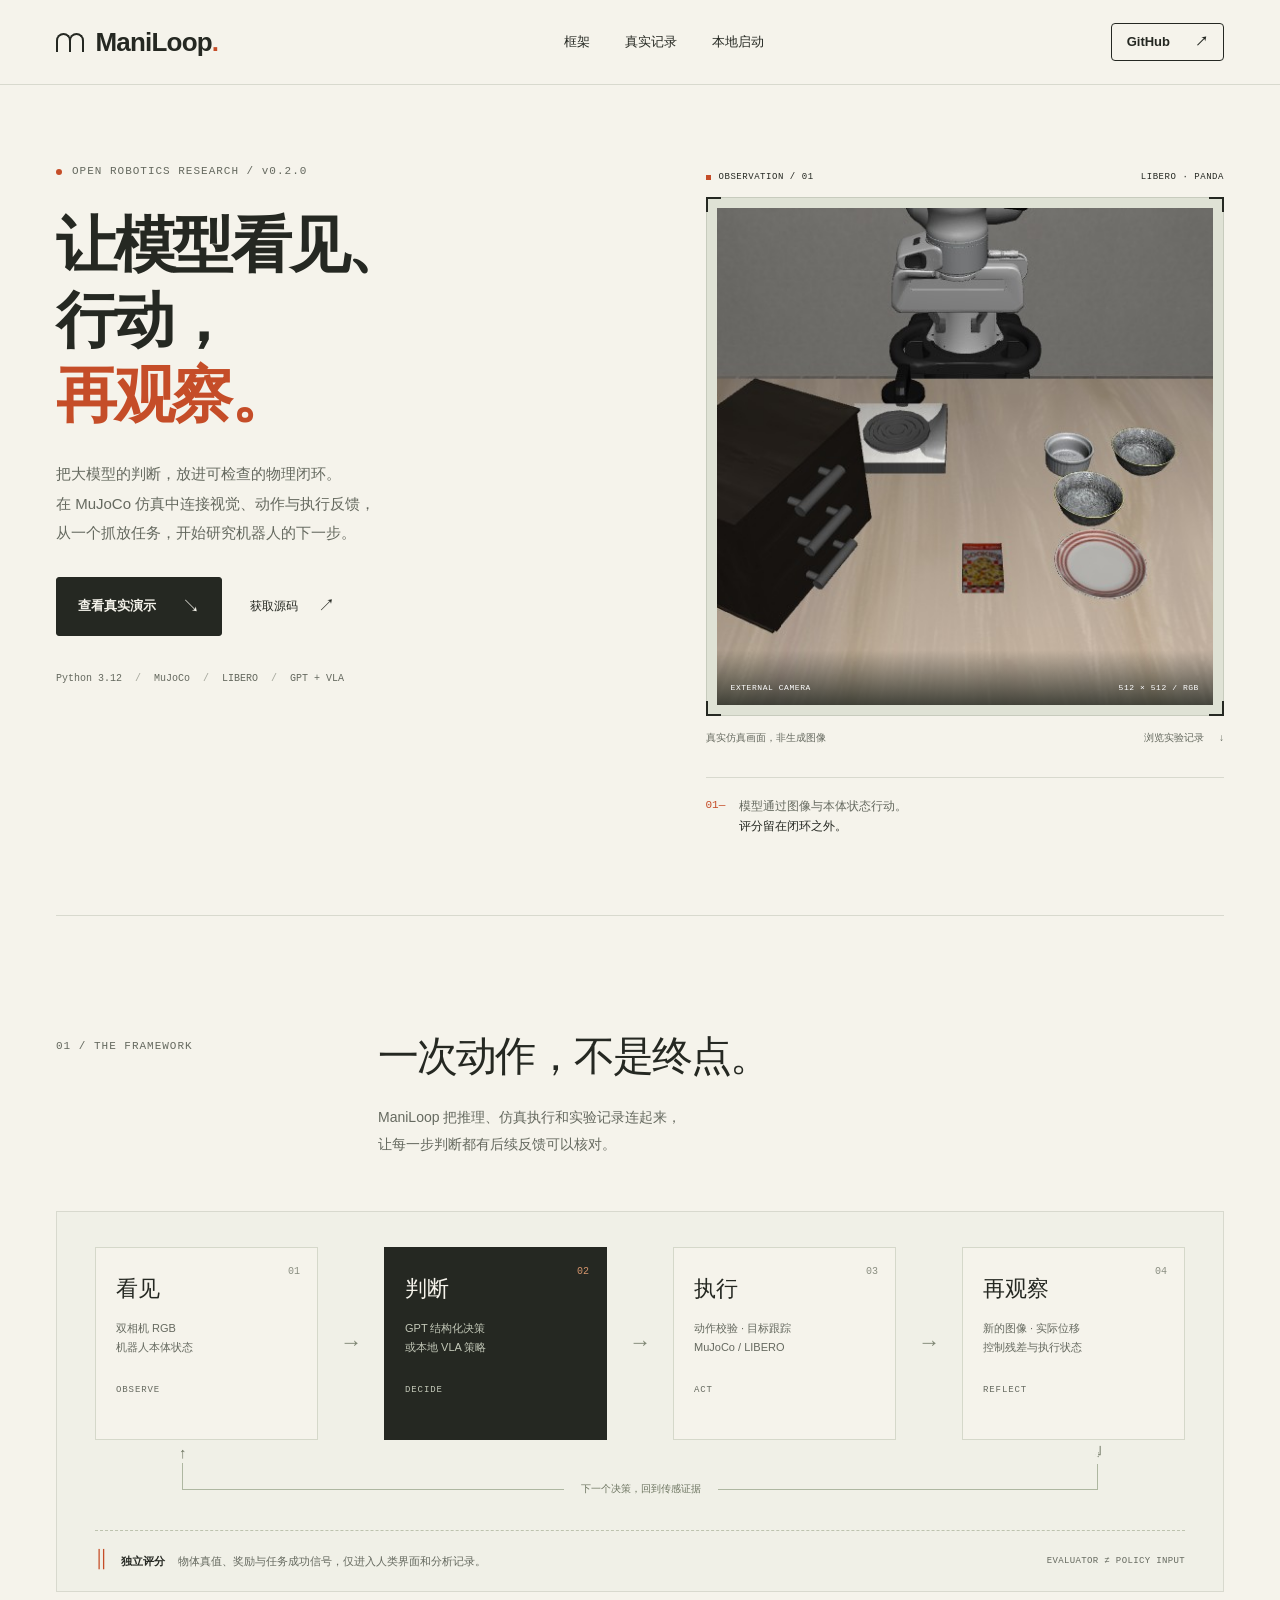
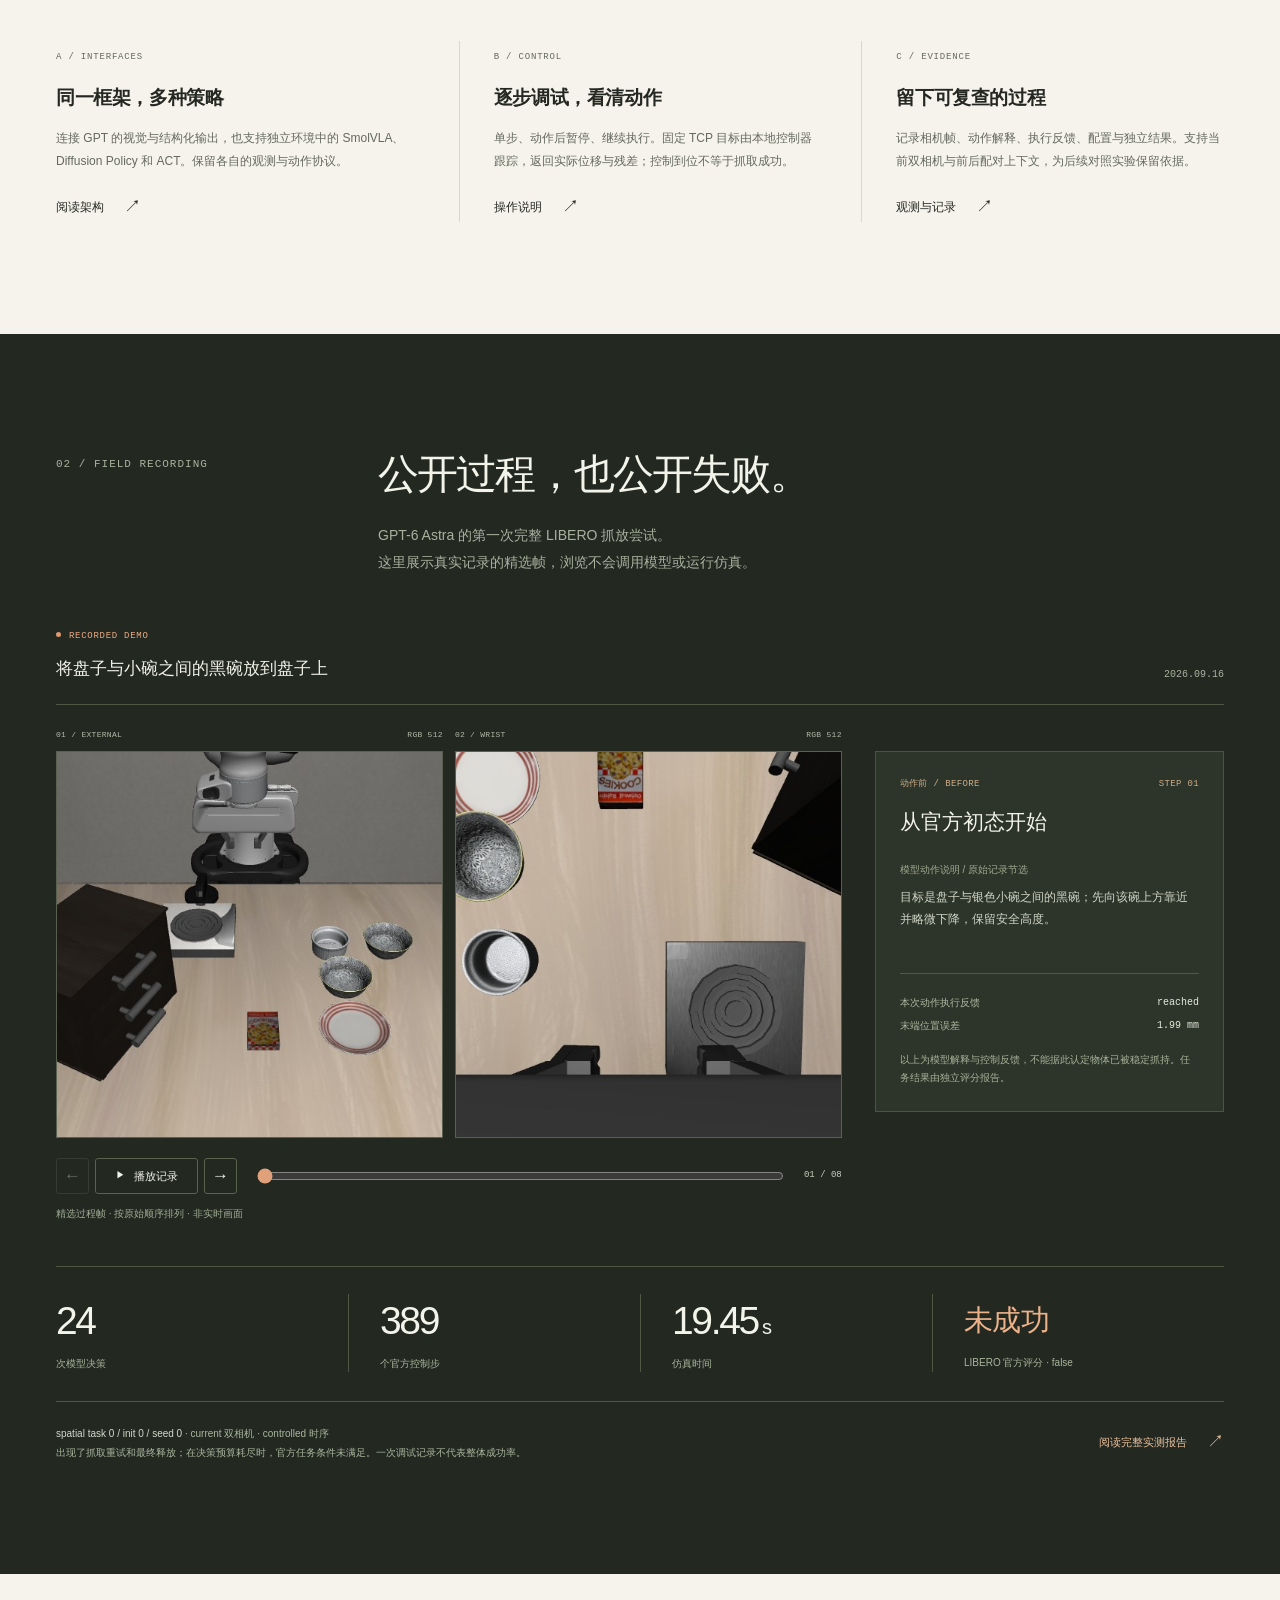
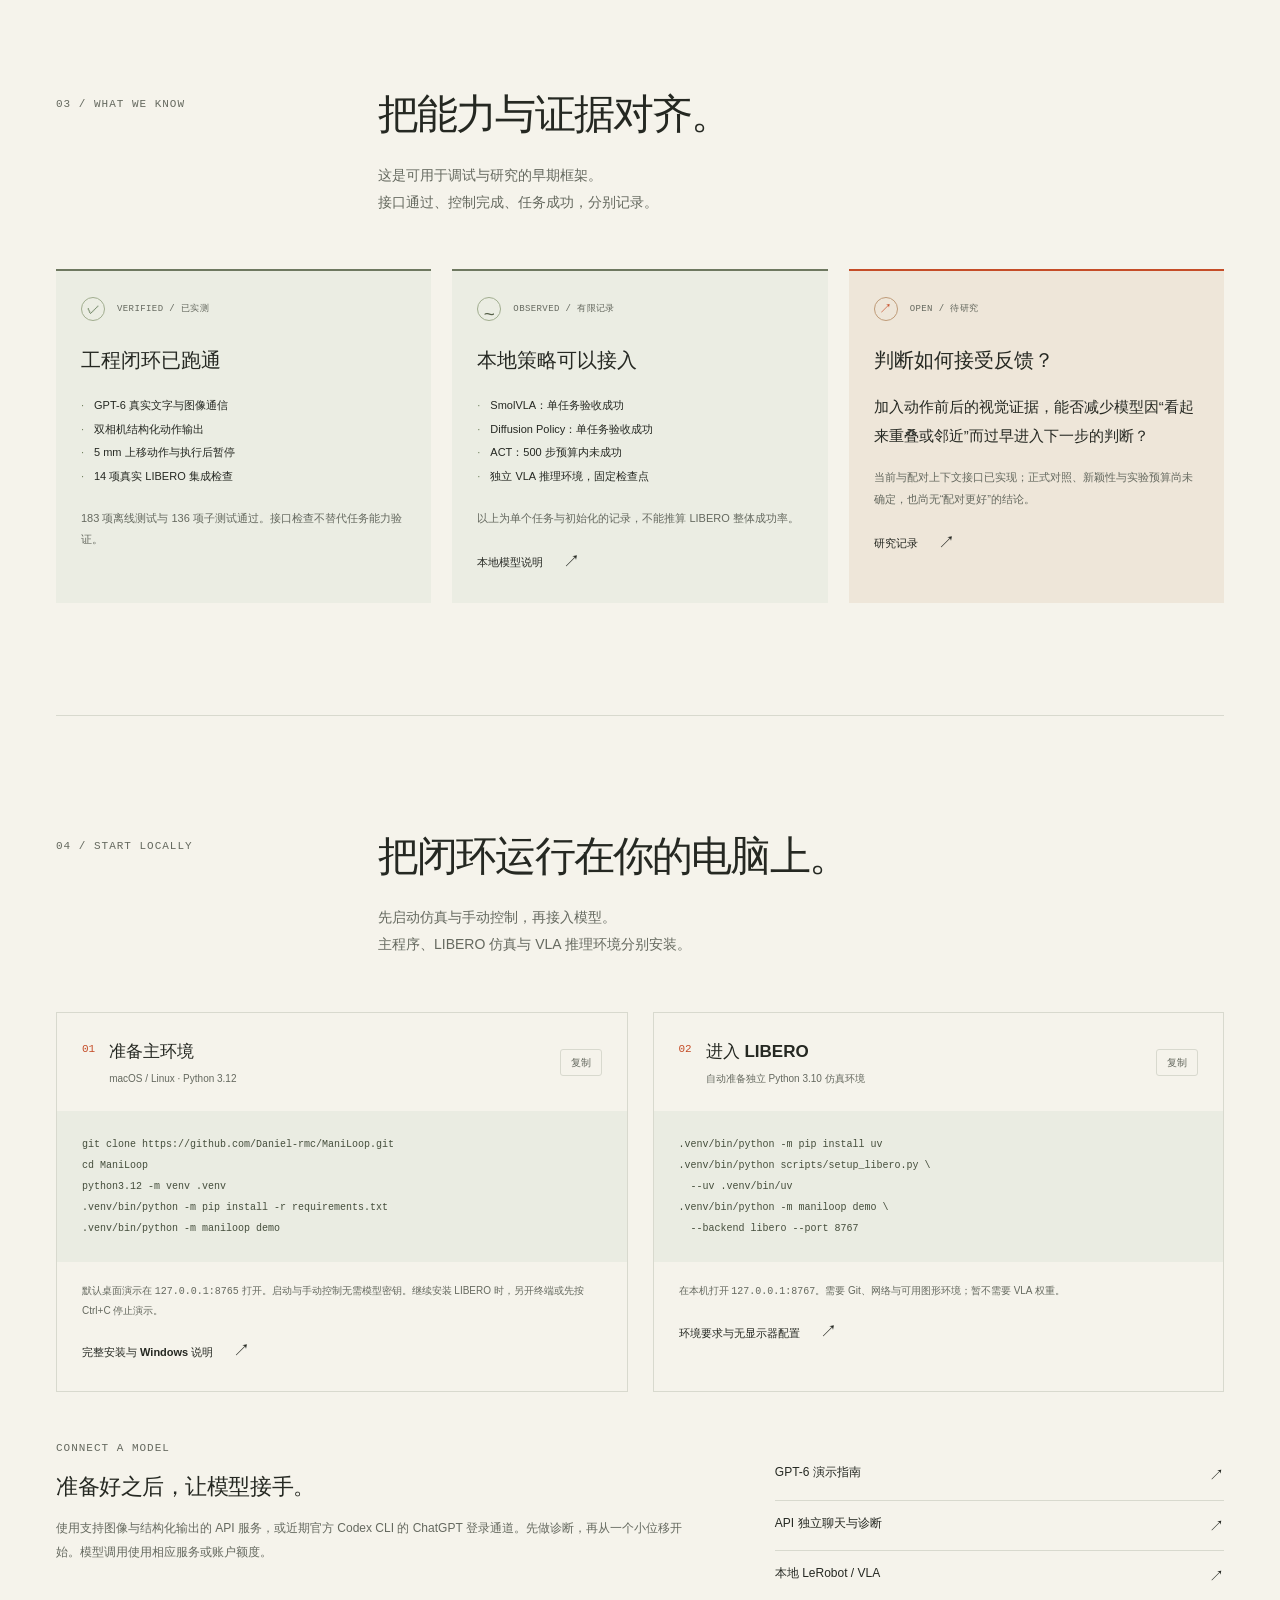
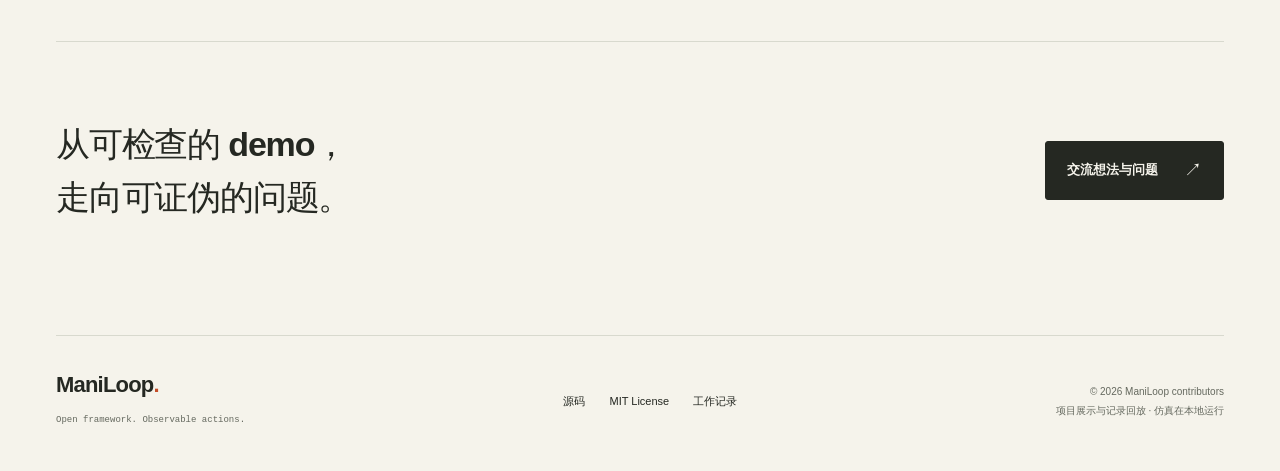
==== index.html @ 6ed73af1 "docs: publish ManiLoop project showcase with real demo replay" ====
<!doctype html>
<html lang="zh-CN">
<head>
  <meta charset="utf-8">
  <meta name="viewport" content="width=device-width, initial-scale=1">
  <meta name="theme-color" content="#f5f3eb">
  <meta name="description" content="ManiLoop 是一个开放的机器人仿真研究框架。让 GPT 与本地 VLA 读取相机和本体反馈，在 MuJoCo / LIBERO 中执行动作，保留可回看的实验记录与独立评分。">
  <meta property="og:title" content="ManiLoop — 让模型看见、行动，再观察。">
  <meta property="og:description" content="GPT + VLA · MuJoCo + LIBERO。一个开放、可检查、保留失败记录的机器人操作研究框架。">
  <meta property="og:type" content="website">
  <meta property="og:url" content="https://daniel-rmc.github.io/ManiLoop/">
  <title>ManiLoop — 让模型看见、行动，再观察。</title>
  <link rel="icon" href="assets/favicon.svg" type="image/svg+xml">
  <link rel="stylesheet" href="styles.css">
  <script src="app.js" defer></script>
</head>
<body>
  <a class="skip-link" href="#main">跳至正文</a>
  <header class="site-header">
    <div class="header-inner">
      <a class="wordmark" href="#" aria-label="ManiLoop 首页"><span class="brand-symbol" aria-hidden="true"><i></i><i></i></span>ManiLoop<span class="wordmark-period">.</span></a>
      <nav aria-label="主导航"><a href="#framework">框架</a><a href="#demo">真实记录</a><a href="#start">本地启动</a></nav>
      <a class="header-source" href="https://github.com/Daniel-rmc/ManiLoop">GitHub <span aria-hidden="true">↗</span></a>
    </div>
  </header>
  <main id="main">
    <section class="hero page-width" aria-labelledby="hero-title">
      <div class="hero-copy">
        <div class="eyebrow"><span class="status-dot" aria-hidden="true"></span> OPEN ROBOTICS RESEARCH / v0.2.0</div>
        <h1 id="hero-title">让模型看见、<br>行动，<br><span class="accent">再观察。</span></h1>
        <p class="hero-description">把大模型的判断，放进可检查的物理闭环。<br class="desktop-break">在 MuJoCo 仿真中连接视觉、动作与执行反馈，<br class="desktop-break">从一个抓放任务，开始研究机器人的下一步。</p>
        <div class="hero-actions"><a class="button button-dark" href="#demo">查看真实演示 <span aria-hidden="true">↘</span></a><a class="text-link" href="https://github.com/Daniel-rmc/ManiLoop">获取源码 <span aria-hidden="true">↗</span></a></div>
        <div class="tech-strip" aria-label="技术栈"><span>Python 3.12</span><span>MuJoCo</span><span>LIBERO</span><span>GPT + VLA</span></div>
      </div>
      <div class="hero-visual">
        <div class="visual-heading"><span><span class="square-marker" aria-hidden="true"></span> OBSERVATION / 01</span><span>LIBERO · PANDA</span></div>
        <div class="hero-image-frame">
          <img id="hero-image" src="assets/frames/01-external.jpg" alt="真实 LIBERO 仿真记录：Panda 机械臂与桌面上的碗、盘子" width="512" height="512" fetchpriority="high">
          <span class="image-corner corner-tl" aria-hidden="true"></span><span class="image-corner corner-tr" aria-hidden="true"></span><span class="image-corner corner-bl" aria-hidden="true"></span><span class="image-corner corner-br" aria-hidden="true"></span>
          <div class="image-overlay"><span>EXTERNAL CAMERA</span><span>512 × 512 / RGB</span></div>
        </div>
        <div class="visual-caption"><span>真实仿真画面，非生成图像</span><a href="#demo">浏览实验记录 <span aria-hidden="true">↓</span></a></div>
        <div class="hero-note"><span class="note-index">01—</span><p>模型通过图像与本体状态行动。<br><strong>评分留在闭环之外。</strong></p></div>
      </div>
    </section>
    <section id="framework" class="framework-section page-width section-space" aria-labelledby="framework-title">
      <div class="section-heading"><p class="eyebrow">01 / THE FRAMEWORK</p><div><h2 id="framework-title">一次动作，不是终点。</h2><p class="section-intro">ManiLoop 把推理、仿真执行和实验记录连起来，<br class="desktop-break">让每一步判断都有后续反馈可以核对。</p></div></div>
      <div class="loop-diagram" aria-label="相机与本体状态进入模型，模型返回结构化动作，本地控制器在仿真中执行，再将新的传感反馈送回模型。独立评分仅供人类分析。">
        <div class="loop-main">
          <div class="loop-node"><span class="node-number">01</span><h3>看见</h3><p>双相机 RGB<br>机器人本体状态</p><span class="node-label">OBSERVE</span></div><span class="loop-arrow" aria-hidden="true">→</span>
          <div class="loop-node loop-node-model"><span class="node-number">02</span><h3>判断</h3><p>GPT 结构化决策<br>或本地 VLA 策略</p><span class="node-label">DECIDE</span></div><span class="loop-arrow" aria-hidden="true">→</span>
          <div class="loop-node"><span class="node-number">03</span><h3>执行</h3><p>动作校验 · 目标跟踪<br>MuJoCo / LIBERO</p><span class="node-label">ACT</span></div><span class="loop-arrow" aria-hidden="true">→</span>
          <div class="loop-node"><span class="node-number">04</span><h3>再观察</h3><p>新的图像 · 实际位移<br>控制残差与执行状态</p><span class="node-label">REFLECT</span></div>
        </div>
        <div class="loop-return"><span aria-hidden="true">↑</span><span>下一个决策，回到传感证据</span><span aria-hidden="true">↵</span></div>
        <div class="evaluation-boundary"><span class="boundary-mark" aria-hidden="true">∥</span><strong>独立评分</strong><span>物体真值、奖励与任务成功信号，仅进入人类界面和分析记录。</span><span class="boundary-label">EVALUATOR ≠ POLICY INPUT</span></div>
      </div>
      <div class="feature-grid">
        <article><span class="feature-index">A / INTERFACES</span><h3>同一框架，多种策略</h3><p>连接 GPT 的视觉与结构化输出，也支持独立环境中的 SmolVLA、Diffusion Policy 和 ACT。保留各自的观测与动作协议。</p><a class="text-link" href="https://github.com/Daniel-rmc/ManiLoop/blob/main/docs/ARCHITECTURE.md">阅读架构 <span aria-hidden="true">↗</span></a></article>
        <article><span class="feature-index">B / CONTROL</span><h3>逐步调试，看清动作</h3><p>单步、动作后暂停、继续执行。固定 TCP 目标由本地控制器跟踪，返回实际位移与残差；控制到位不等于抓取成功。</p><a class="text-link" href="https://github.com/Daniel-rmc/ManiLoop/blob/main/docs/GPT6_DEMO.md">操作说明 <span aria-hidden="true">↗</span></a></article>
        <article><span class="feature-index">C / EVIDENCE</span><h3>留下可复查的过程</h3><p>记录相机帧、动作解释、执行反馈、配置与独立结果。支持当前双相机与前后配对上下文，为后续对照实验保留依据。</p><a class="text-link" href="https://github.com/Daniel-rmc/ManiLoop/blob/main/docs/GPT6_DEMO.md#两种视觉上下文">观测与记录 <span aria-hidden="true">↗</span></a></article>
      </div>
    </section>
    <section id="demo" class="demo-section section-space" aria-labelledby="demo-title">
      <div class="page-width">
        <div class="section-heading"><p class="eyebrow">02 / FIELD RECORDING</p><div><h2 id="demo-title">公开过程，也公开失败。</h2><p class="section-intro">GPT-6 Astra 的第一次完整 LIBERO 抓放尝试。<br class="desktop-break">这里展示真实记录的精选帧，浏览不会调用模型或运行仿真。</p></div></div>
        <div class="record-heading"><div><span class="record-tag">RECORDED DEMO</span><h3 id="record-task">把盘子与小碗之间的黑碗放到盘子上</h3></div><span class="record-date">2026.09.16</span></div>
        <div class="record-layout">
          <div class="record-media">
            <div class="camera-grid">
              <figure><div class="camera-label"><span>01 / EXTERNAL</span><span>RGB 512</span></div><img id="external-frame" src="assets/frames/01-external.jpg" alt="精选记录：外部相机画面" width="512" height="512" loading="lazy"></figure>
              <figure><div class="camera-label"><span>02 / WRIST</span><span>RGB 512</span></div><img id="wrist-frame" src="assets/frames/01-wrist.jpg" alt="精选记录：腕部相机画面" width="512" height="512" loading="lazy"></figure>
            </div>
            <div class="playback-controls" id="playback-controls" hidden>
              <div class="playback-buttons"><button type="button" id="previous-frame" class="icon-button" aria-label="上一帧" title="上一帧">←</button><button type="button" id="play-toggle" class="play-button" aria-label="播放精选记录" aria-pressed="false"><span id="play-icon" aria-hidden="true">▶</span><span id="play-label">播放记录</span></button><button type="button" id="next-frame" class="icon-button" aria-label="下一帧" title="下一帧">→</button></div>
              <label class="visually-hidden" for="frame-slider">选择记录帧</label><input type="range" id="frame-slider" min="0" max="0" value="0" step="1" aria-valuetext="精选帧 1"><span class="frame-counter" id="frame-counter">01 / 08</span>
            </div>
            <p class="playback-note" id="playback-note">精选过程帧 · 按原始顺序排列 · 非实时画面</p>
            <noscript><p class="playback-note">启用 JavaScript 可逐帧浏览。完整结果也可在下方的实测报告中阅读。</p></noscript>
          </div>
          <aside class="record-detail" aria-label="当前记录说明">
            <div class="record-step-line"><span id="frame-stage">OBSERVATION</span><span id="frame-step">STEP 01</span></div>
            <h4 id="frame-title">从观察开始</h4>
            <p class="detail-label">模型动作说明 / 原始记录节选</p><p class="frame-explanation" id="frame-explanation">正在载入公开的演示记录。</p>
            <div class="feedback-block"><div><span>本次动作执行反馈</span><strong id="frame-status">—</strong></div><div><span>末端位置误差</span><strong id="frame-error">—</strong></div></div>
            <p class="detail-caveat">以上为模型解释与控制反馈，不能据此认定物体已被稳定抓持。任务结果由独立评分报告。</p>
          </aside>
        </div>
        <div class="run-metrics" aria-label="这一次运行的独立结果"><div><strong>24</strong><span>次模型决策</span></div><div><strong>389</strong><span>个官方控制步</span></div><div><strong>19.45<small>s</small></strong><span>仿真时间</span></div><div class="metric-result"><strong>未成功</strong><span>LIBERO 官方评分 · false</span></div></div>
        <div class="result-context"><p><strong>spatial task 0 / init 0 / seed 0</strong> · current 双相机 · controlled 时序<br>出现了抓取重试和最终释放；在决策预算耗尽时，官方任务条件未满足。一次调试记录不代表整体成功率。</p><a class="text-link" href="https://github.com/Daniel-rmc/ManiLoop/blob/main/docs/research/2026-09-16-gpt6-demo-first-run.md">阅读完整实测报告 <span aria-hidden="true">↗</span></a></div>
      </div>
    </section>
    <section class="evidence-section page-width section-space" aria-labelledby="evidence-title">
      <div class="section-heading"><p class="eyebrow">03 / WHAT WE KNOW</p><div><h2 id="evidence-title">把能力与证据对齐。</h2><p class="section-intro">这是可用于调试与研究的早期框架。<br class="desktop-break">接口通过、控制完成、任务成功，分别记录。</p></div></div>
      <div class="evidence-grid">
        <article class="evidence-card"><div class="evidence-top"><span class="evidence-mark" aria-hidden="true">✓</span><span class="eyebrow">VERIFIED / 已实测</span></div><h3>工程闭环已跑通</h3><ul><li>GPT-6 真实文字与图像通信</li><li>双相机结构化动作输出</li><li>5 mm 上移动作与执行后暂停</li><li>14 项真实 LIBERO 集成检查</li></ul><p>183 项离线测试与 136 项子测试通过。接口检查不替代任务能力验证。</p></article>
        <article class="evidence-card"><div class="evidence-top"><span class="evidence-mark evidence-mark-neutral" aria-hidden="true">~</span><span class="eyebrow">OBSERVED / 有限记录</span></div><h3>本地策略可以接入</h3><ul><li>SmolVLA：单任务验收成功</li><li>Diffusion Policy：单任务验收成功</li><li>ACT：500 步预算内未成功</li><li>独立 VLA 推理环境，固定检查点</li></ul><p>以上为单个任务与初始化的记录，不能推算 LIBERO 整体成功率。</p><a class="text-link" href="https://github.com/Daniel-rmc/ManiLoop/blob/main/docs/VLA.md">本地模型说明 <span aria-hidden="true">↗</span></a></article>
        <article class="evidence-card evidence-card-open"><div class="evidence-top"><span class="evidence-mark evidence-mark-open" aria-hidden="true">↗</span><span class="eyebrow">OPEN / 待研究</span></div><h3>判断如何接受反馈？</h3><p class="research-question">加入动作前后的视觉证据，能否减少模型因“看起来重叠或邻近”而过早进入下一步的判断？</p><p>当前与配对上下文接口已实现；正式对照、新颖性与实验预算尚未确定，也尚无“配对更好”的结论。</p><a class="text-link" href="https://github.com/Daniel-rmc/ManiLoop/blob/main/docs/research/README.md">研究记录 <span aria-hidden="true">↗</span></a></article>
      </div>
    </section>
    <section id="start" class="start-section page-width section-space" aria-labelledby="start-title">
      <div class="section-heading"><p class="eyebrow">04 / START LOCALLY</p><div><h2 id="start-title">把闭环运行在你的电脑上。</h2><p class="section-intro">先启动仿真与手动控制，再接入模型。<br class="desktop-break">主程序、LIBERO 仿真与 VLA 推理环境分别安装。</p></div></div>
      <div class="install-grid">
        <article class="install-card"><div class="install-heading"><span class="install-number">01</span><div><h3>准备主环境</h3><p>macOS / Linux · Python 3.12</p></div><button class="copy-button" type="button" data-copy="install-main" aria-label="复制主环境安装命令">复制</button></div><pre><code id="install-main">git clone https://github.com/Daniel-rmc/ManiLoop.git
cd ManiLoop
python3.12 -m venv .venv
.venv/bin/python -m pip install -r requirements.txt
.venv/bin/python -m maniloop demo</code></pre><p class="install-note">默认桌面演示在 <code>127.0.0.1:8765</code> 打开。启动与手动控制无需模型密钥。继续安装 LIBERO 时，另开终端或先按 Ctrl+C 停止演示。</p><a class="text-link" href="https://github.com/Daniel-rmc/ManiLoop#2-从零启动">完整安装与 Windows 说明 <span aria-hidden="true">↗</span></a></article>
        <article class="install-card"><div class="install-heading"><span class="install-number">02</span><div><h3>进入 LIBERO</h3><p>自动准备独立 Python 3.10 仿真环境</p></div><button class="copy-button" type="button" data-copy="install-libero" aria-label="复制 LIBERO 安装命令">复制</button></div><pre><code id="install-libero">.venv/bin/python -m pip install uv
.venv/bin/python scripts/setup_libero.py \
  --uv .venv/bin/uv
.venv/bin/python -m maniloop demo \
  --backend libero --port 8767</code></pre><p class="install-note">在本机打开 <code>127.0.0.1:8767</code>。需要 Git、网络与可用图形环境；暂不需要 VLA 权重。</p><a class="text-link" href="https://github.com/Daniel-rmc/ManiLoop/blob/main/docs/LIBERO.md">环境要求与无显示器配置 <span aria-hidden="true">↗</span></a></article>
      </div>
      <div class="model-start"><div class="model-start-copy"><span class="eyebrow">CONNECT A MODEL</span><h3>准备好之后，让模型接手。</h3><p>使用支持图像与结构化输出的 API 服务，或近期官方 Codex CLI 的 ChatGPT 登录通道。先做诊断，再从一个小位移开始。模型调用使用相应服务或账户额度。</p></div><div class="model-start-links"><a href="https://github.com/Daniel-rmc/ManiLoop/blob/main/docs/GPT6_DEMO.md">GPT-6 演示指南 <span aria-hidden="true">↗</span></a><a href="https://github.com/Daniel-rmc/ManiLoop/blob/main/docs/API_CHAT.md">API 独立聊天与诊断 <span aria-hidden="true">↗</span></a><a href="https://github.com/Daniel-rmc/ManiLoop/blob/main/docs/VLA.md">本地 LeRobot / VLA <span aria-hidden="true">↗</span></a></div></div>
      <div class="project-invitation"><p>从可检查的 demo，<br>走向可证伪的问题。</p><a class="button button-dark" href="https://github.com/Daniel-rmc/ManiLoop/issues">交流想法与问题 <span aria-hidden="true">↗</span></a></div>
    </section>
  </main>
  <footer class="site-footer page-width"><div><a class="wordmark" href="#">ManiLoop<span class="wordmark-period">.</span></a><p>Open framework. Observable actions.</p></div><div class="footer-links"><a href="https://github.com/Daniel-rmc/ManiLoop">源码</a><a href="https://github.com/Daniel-rmc/ManiLoop/blob/main/LICENSE">MIT License</a><a href="https://github.com/Daniel-rmc/ManiLoop/blob/main/docs/worknotes/worknote.md">工作记录</a></div><p class="footer-note">© 2026 ManiLoop contributors<br>项目展示与记录回放 · 仿真在本地运行</p></footer>
  <div id="copy-status" class="visually-hidden" role="status" aria-live="polite"></div>
</body>
</html>
---- styles.css ----
:root {
  --paper: #f5f3eb;
  --ink: #252822;
  --muted: #65695f;
  --line: #d8d9ce;
  --accent: #c54d28;
  --soft: #ebece2;
  --dark: #232821;
  --light-ink: #f2f3e9;
  --mono: "SFMono-Regular", Consolas, "Liberation Mono", monospace;
}
* { box-sizing: border-box; }
html { scroll-behavior: smooth; scroll-padding-top: 105px; }
body { margin: 0; background: var(--paper); color: var(--ink); font: 15px/1.7 -apple-system, BlinkMacSystemFont, "Segoe UI", "PingFang SC", "Hiragino Sans GB", "Microsoft YaHei", sans-serif; -webkit-font-smoothing: antialiased; }
button, input { font: inherit; }
button, a { -webkit-tap-highlight-color: transparent; }
button { cursor: pointer; }
a { color: inherit; text-decoration: none; }
a:hover { color: var(--accent); }
button:focus-visible, a:focus-visible, input:focus-visible { outline: 3px solid var(--accent); outline-offset: 5px; }
::selection { background: #f1b693; color: #242722; }
h1, h2, h3, h4, p, figure { margin: 0; }
button[disabled] { cursor: default; opacity: .35; }
[hidden] { display: none !important; }
.page-width { width: min(1280px, calc(100% - 112px)); margin-inline: auto; }
.section-space { padding-block: 112px; }
.eyebrow { display: flex; align-items: center; gap: 10px; font: 11px/1.6 var(--mono); letter-spacing: .09em; color: var(--muted); }
.accent { color: var(--accent); }
.visually-hidden { position: absolute; width: 1px; height: 1px; padding: 0; margin: -1px; overflow: hidden; clip-path: inset(50%); white-space: nowrap; border: 0; }
.skip-link { position: fixed; z-index: 50; left: 20px; top: -80px; padding: 10px 20px; background: var(--ink); color: white; }
.skip-link:focus { top: 10px; }
.site-header { position: sticky; top: 0; z-index: 10; background: rgba(245, 243, 235, .96); border-bottom: 1px solid var(--line); backdrop-filter: blur(15px); }
.header-inner { width: min(1440px, calc(100% - 112px)); height: 84px; margin: auto; display: flex; align-items: center; justify-content: space-between; gap: 24px; }
.wordmark { display: inline-flex; align-items: center; font-size: 26px; line-height: 1; font-weight: 760; letter-spacing: -.8px; }
.wordmark-period { color: var(--accent); }
.brand-symbol { display: inline-flex; margin-right: 12px; align-items: center; }
.brand-symbol i { display: block; height: 19px; width: 15px; border: 2.5px solid var(--ink); border-bottom: 0; border-radius: 8px 8px 0 0; }
.brand-symbol i + i { margin-left: -2.5px; }
.site-header nav { display: flex; align-items: center; gap: 35px; font-size: 13px; }
.header-source { display: inline-flex; align-items: center; gap: 25px; font-size: 13px; font-weight: 650; border: 1px solid var(--ink); border-radius: 4px; padding: 7px 15px; }
.header-source:hover { background: var(--ink); color: var(--paper); }
.hero { display: grid; grid-template-columns: 1.05fr 1fr; column-gap: 9%; padding-top: 78px; padding-bottom: 78px; align-items: start; min-height: 740px; }
.status-dot { width: 6px; height: 6px; background: var(--accent); border-radius: 50%; flex: 0 0 auto; }
.hero h1 { font-size: clamp(46px, 4.8vw, 71px); line-height: 1.22; letter-spacing: -.045em; font-weight: 630; margin: 27px 0 27px; }
.hero-description { color: var(--muted); font-size: 15px; line-height: 1.95; }
.hero-actions { display: flex; align-items: center; gap: 28px; margin-top: 30px; }
.button { display: inline-flex; justify-content: space-between; align-items: center; gap: 26px; padding: 13px 21px; border-radius: 3px; font-size: 13px; font-weight: 600; transition: background .18s, color .18s, transform .18s; }
.button-dark { color: var(--paper); background: var(--ink); border: 1px solid var(--ink); }
.button-dark:hover { color: var(--paper); background: var(--accent); border-color: var(--accent); transform: translateY(-2px); }
.button span { font-size: 18px; font-weight: 400; }
.text-link { display: inline-flex; align-items: center; gap: 20px; font-size: 12px; line-height: 1.7; font-weight: 580; }
.text-link span { font-size: 17px; }
.tech-strip { display: flex; flex-wrap: wrap; column-gap: 13px; row-gap: 8px; margin-top: 34px; font: 10px/1.8 var(--mono); color: var(--muted); }
.tech-strip span + span::before { content: "/"; margin-right: 13px; color: #a4a79b; }
.hero-visual { padding-top: 7px; position: relative; }
.visual-heading { display: flex; justify-content: space-between; gap: 15px; font: 9px/1.6 var(--mono); letter-spacing: .06em; margin-bottom: 13px; }
.visual-heading > span:first-child { display: inline-flex; align-items: center; gap: 8px; }
.square-marker { width: 5px; height: 5px; background: var(--accent); display: inline-block; }
.hero-image-frame { position: relative; padding: 10px; background: #dfe2d5; border: 1px solid #c7cbbd; }
.hero-image-frame > img { display: block; width: 100%; height: auto; aspect-ratio: 1; object-fit: cover; background: #dfe2d5; }
.image-overlay { position: absolute; bottom: 10px; left: 10px; right: 10px; padding: 31px 14px 10px; display: flex; justify-content: space-between; color: white; background: linear-gradient(transparent, rgba(24, 30, 24, .75)); font: 8px/1.7 var(--mono); letter-spacing: .07em; }
.image-corner { position: absolute; width: 15px; height: 15px; border-color: var(--ink); border-style: solid; z-index: 1; }
.corner-tl { top: -1px; left: -1px; border-width: 2px 0 0 2px; }
.corner-tr { top: -1px; right: -1px; border-width: 2px 2px 0 0; }
.corner-bl { bottom: -1px; left: -1px; border-width: 0 0 2px 2px; }
.corner-br { bottom: -1px; right: -1px; border-width: 0 2px 2px 0; }
.visual-caption { display: flex; justify-content: space-between; gap: 12px; margin-top: 13px; color: var(--muted); font-size: 10px; }
.visual-caption a { display: inline-flex; gap: 15px; }
.hero-note { display: flex; align-items: start; gap: 14px; margin-top: 31px; padding-top: 18px; border-top: 1px solid var(--line); font-size: 12px; color: var(--muted); }
.note-index { font: 11px/1.8 var(--mono); color: var(--accent); }
.hero-note strong { font-weight: 500; color: var(--ink); }
.framework-section { border-top: 1px solid var(--line); }
.section-heading { display: grid; grid-template-columns: 1fr 3fr; gap: 40px; align-items: start; margin-bottom: 54px; }
.section-heading > .eyebrow { padding-top: 10px; }
.section-heading h2 { font-size: clamp(28px, 3.2vw, 43px); line-height: 1.4; font-weight: 590; letter-spacing: -.045em; }
.section-intro { color: var(--muted); font-size: 14px; line-height: 1.9; margin-top: 19px; }
.loop-diagram { border: 1px solid var(--line); padding: 35px 38px 0; background: #f0f0e7; }
.loop-main { display: grid; grid-template-columns: 1fr 36px 1fr 36px 1fr 36px 1fr; align-items: center; gap: 15px; }
.loop-node { position: relative; min-height: 193px; padding: 22px 20px 19px; border: 1px solid #d5d8ca; background: var(--paper); }
.node-number { position: absolute; top: 18px; right: 17px; color: #8a8e81; font: 10px var(--mono); }
.loop-node h3 { font-size: 22px; font-weight: 590; margin-bottom: 11px; }
.loop-node p { font-size: 11px; line-height: 1.8; color: var(--muted); }
.node-label { display: block; font: 9px/1.8 var(--mono); letter-spacing: .1em; margin-top: 24px; color: var(--muted); }
.loop-node-model { background: var(--ink); border-color: var(--ink); color: var(--paper); }
.loop-node-model p, .loop-node-model .node-label { color: #c4c9b9; }
.loop-node-model .node-number { color: #d3946c; }
.loop-arrow { font: 22px var(--mono); color: #7f8774; text-align: center; }
.loop-return { height: 50px; margin: 0 8%; display: flex; justify-content: space-between; align-items: center; color: #6a725e; font-size: 10px; border: 1px solid #aeb7a1; border-top: none; position: relative; }
.loop-return::before, .loop-return::after { content: ""; background: #f0f0e7; position: absolute; top: 0; width: 2px; height: 16px; }
.loop-return::before { left: -1px; }
.loop-return::after { right: -1px; }
.loop-return span:first-child, .loop-return span:last-child { position: relative; top: -10px; background: #f0f0e7; font: 15px var(--mono); }
.loop-return span:first-child { left: -5px; }
.loop-return span:last-child { right: -6px; }
.loop-return span:nth-child(2) { position: relative; top: 24px; background: #f0f0e7; padding: 0 17px; }
.evaluation-boundary { display: flex; align-items: center; flex-wrap: wrap; gap: 9px 13px; margin-top: 40px; padding: 19px 0; border-top: 1px dashed #bdc3af; color: var(--muted); font-size: 11px; }
.evaluation-boundary strong { color: var(--ink); font-weight: 600; }
.boundary-mark { font: 22px/1 var(--mono); color: var(--accent); }
.boundary-label { font: 9px/1.7 var(--mono); margin-left: auto; letter-spacing: .04em; }
.feature-grid { display: grid; grid-template-columns: repeat(3, 1fr); margin-top: 49px; gap: 40px; }
.feature-grid article + article { border-left: 1px solid var(--line); padding-left: 34px; }
.feature-index { font: 9px/1.8 var(--mono); letter-spacing: .09em; color: var(--muted); }
.feature-grid h3 { font-size: 19px; font-weight: 600; letter-spacing: -.02em; margin-top: 15px; }
.feature-grid p { margin: 13px 0 19px; font-size: 12px; color: var(--muted); line-height: 1.95; }
.demo-section { background: var(--dark); color: var(--light-ink); }
.demo-section .section-heading { margin-bottom: 45px; }
.demo-section .eyebrow, .demo-section .section-intro { color: #a9b19e; }
.record-heading { display: flex; justify-content: space-between; align-items: end; gap: 20px; padding-bottom: 20px; border-bottom: 1px solid #505745; margin-bottom: 23px; }
.record-tag { display: inline-block; font: 9px/1.6 var(--mono); letter-spacing: .08em; color: #e9ab86; }
.record-tag::before { content: ""; display: inline-block; height: 5px; width: 5px; border-radius: 50%; background: #df996f; margin-right: 8px; vertical-align: 1px; }
.record-heading h3 { font-size: 17px; font-weight: 520; margin-top: 9px; }
.record-date { font: 10px/1.8 var(--mono); color: #a9b19e; white-space: nowrap; }
.record-layout { display: grid; grid-template-columns: minmax(0, 2.25fr) minmax(230px, 1fr); gap: 33px; }
.camera-grid { display: grid; grid-template-columns: 1fr 1fr; gap: 12px; }
.camera-grid figure { min-width: 0; }
.camera-label { display: flex; justify-content: space-between; gap: 8px; font: 8px/1.7 var(--mono); letter-spacing: .035em; padding-bottom: 10px; color: #b2b9a8; }
.camera-grid img { display: block; width: 100%; height: auto; aspect-ratio: 1; object-fit: cover; background: #393f33; border: 1px solid #59604f; }
.playback-controls { display: flex; align-items: center; gap: 18px; margin-top: 20px; }
.playback-buttons { display: flex; align-items: center; gap: 6px; }
.icon-button, .play-button { min-height: 36px; color: var(--light-ink); background: transparent; border: 1px solid #5a6350; border-radius: 3px; }
.icon-button { width: 33px; font-size: 17px; }
.play-button { display: flex; gap: 9px; align-items: center; justify-content: center; min-width: 103px; padding: 5px 12px; font-size: 11px; }
#play-icon { font-size: 9px; }
.icon-button:hover:not(:disabled), .play-button:hover { background: #424a38; }
#frame-slider { accent-color: #e0a07a; width: 100%; min-width: 20px; cursor: pointer; height: 20px; }
.frame-counter { white-space: nowrap; color: #cbd0c1; font: 9px/1.7 var(--mono); }
.playback-note { font-size: 10px; color: #a3ad96; margin-top: 11px; }
.record-detail { margin-top: 23px; padding: 24px; background: #2d3429; border: 1px solid #4b5441; align-self: start; min-height: 333px; }
.record-step-line { display: flex; align-items: center; justify-content: space-between; gap: 9px; color: #ccad8b; font: 9px/1.8 var(--mono); letter-spacing: .04em; }
.record-detail h4 { margin-top: 14px; font-size: 21px; font-weight: 530; line-height: 1.5; }
.detail-label { margin-top: 24px; font-size: 10px; color: #9faa91; }
.frame-explanation { font-size: 12px; line-height: 1.85; color: #d0d5c7; margin-top: 8px; min-height: 66px; overflow-wrap: anywhere; }
.feedback-block { border-top: 1px solid #505947; padding-top: 14px; margin-top: 21px; }
.feedback-block > div { display: flex; justify-content: space-between; gap: 14px; font-size: 10px; color: #aeb8a1; margin-top: 6px; }
.feedback-block strong { font: 10px/1.7 var(--mono); font-weight: 400; color: #e6eadb; }
.detail-caveat { font-size: 10px; line-height: 1.8; color: #a7b39a; margin-top: 17px; }
.run-metrics { display: grid; grid-template-columns: repeat(4, 1fr); margin-top: 44px; padding: 27px 0 29px; border-top: 1px solid #505745; border-bottom: 1px solid #505745; }
.run-metrics > div { display: flex; flex-direction: column; padding-left: 31px; border-left: 1px solid #505745; }
.run-metrics > div:first-child { border-left: 0; padding-left: 0; }
.run-metrics strong { font-size: 39px; font-weight: 430; letter-spacing: -.06em; line-height: 1.4; font-variant-numeric: tabular-nums; }
.run-metrics small { font-size: 20px; font-weight: 400; margin-left: 4px; }
.run-metrics span { margin-top: 6px; font-size: 10px; color: #abb59d; }
.run-metrics .metric-result strong { font-size: 29px; letter-spacing: -.025em; line-height: 1.85; color: #ecb38b; }
.result-context { display: flex; justify-content: space-between; align-items: center; gap: 32px; margin-top: 22px; }
.result-context p { font-size: 10px; line-height: 1.9; color: #abb69e; }
.result-context strong { color: #d4dacb; font-weight: 450; }
.result-context .text-link { flex: 0 0 auto; color: #e9c09d; font-size: 11px; }
.result-context .text-link:hover { color: white; }
.evidence-grid { display: grid; grid-template-columns: repeat(3, 1fr); gap: 21px; }
.evidence-card { border-top: 2px solid #6e7860; padding: 26px 25px; background: #ebede3; }
.evidence-top { display: flex; align-items: center; gap: 12px; }
.evidence-top .eyebrow { font-size: 9px; letter-spacing: .045em; }
.evidence-mark { display: grid; place-items: center; border: 1px solid #a1ad8f; color: #48643c; border-radius: 50%; width: 24px; height: 24px; font-size: 13px; }
.evidence-mark-neutral { color: #566049; font-size: 19px; }
.evidence-mark-open { border-color: #bf9b78; color: var(--accent); }
.evidence-card h3 { margin-top: 22px; font-size: 20px; font-weight: 580; }
.evidence-card ul { list-style: none; padding: 0; margin: 17px 0 19px; font-size: 11px; line-height: 2.15; }
.evidence-card li { padding-left: 13px; position: relative; }
.evidence-card li::before { content: "·"; position: absolute; left: 0; color: #738261; }
.evidence-card > p { font-size: 11px; line-height: 1.95; color: var(--muted); }
.evidence-card .text-link { margin-top: 19px; font-size: 11px; }
.evidence-card-open { border-top-color: var(--accent); background: #eee6d9; }
.evidence-card .research-question { color: var(--ink); font-size: 15px; line-height: 1.9; margin: 16px 0 17px; }
.start-section { border-top: 1px solid var(--line); }
.install-grid { display: grid; grid-template-columns: repeat(2, minmax(0, 1fr)); gap: 25px; }
.install-card { border: 1px solid var(--line); padding: 25px; min-width: 0; }
.install-heading { display: flex; gap: 14px; align-items: center; }
.install-number { font: 11px var(--mono); color: var(--accent); align-self: start; padding-top: 5px; }
.install-heading h3 { font-size: 17px; font-weight: 570; }
.install-heading p { font-size: 10px; color: var(--muted); margin-top: 4px; }
.copy-button { background: transparent; border: 1px solid var(--line); border-radius: 3px; padding: 4px 10px; font-size: 10px; margin-left: auto; color: var(--muted); flex: 0 0 auto; }
.copy-button:hover { border-color: var(--ink); color: var(--ink); }
.install-card pre { margin: 24px -25px 19px; padding: 23px 25px; background: #eaece2; color: #454e3c; overflow-x: auto; font: 10px/2.1 var(--mono); scrollbar-width: thin; }
.install-card code { font-family: var(--mono); }
.install-note { font-size: 10px; color: var(--muted); line-height: 1.9; }
.install-note code { font-size: 10px; }
.install-card > .text-link { margin-top: 17px; font-size: 11px; }
.model-start { display: grid; grid-template-columns: 1.4fr 1fr; gap: 90px; padding: 36px 0 40px; margin-top: 12px; border-bottom: 1px solid var(--line); }
.model-start h3 { font-size: 22px; font-weight: 550; letter-spacing: -.02em; margin-top: 10px; }
.model-start p { font-size: 12px; line-height: 1.95; color: var(--muted); margin-top: 12px; }
.model-start-links { display: flex; flex-direction: column; padding-top: 10px; }
.model-start-links a { display: flex; justify-content: space-between; gap: 12px; border-bottom: 1px solid var(--line); padding: 12px 0; font-size: 12px; }
.model-start-links a:last-child { border-bottom: none; }
.model-start-links span { font-size: 15px; }
.project-invitation { display: flex; justify-content: space-between; align-items: center; gap: 25px; margin-top: 76px; }
.project-invitation p { font-size: 34px; line-height: 1.55; font-weight: 550; letter-spacing: -.035em; }
.site-footer { padding: 38px 0 42px; border-top: 1px solid var(--line); display: flex; justify-content: space-between; align-items: center; gap: 30px; }
.site-footer .wordmark { font-size: 22px; }
.site-footer p { margin-top: 12px; font: 9px/1.9 var(--mono); color: var(--muted); }
.footer-links { display: flex; align-items: center; gap: 24px; font-size: 11px; }
.site-footer .footer-note { text-align: right; font: 10px/1.9 -apple-system, BlinkMacSystemFont, "Segoe UI", "PingFang SC", sans-serif; margin-top: 0; }
@media (min-width: 1550px) {
  .hero { padding-top: 94px; padding-bottom: 94px; }
  .hero h1 { font-size: 80px; }
  .hero-visual { padding-top: 13px; }
}
@media (max-width: 1100px) {
  .page-width, .header-inner { width: calc(100% - 72px); }
  .hero { column-gap: 6%; min-height: 0; padding-block: 64px; }
  .hero h1 { font-size: 56px; }
  .hero-description { font-size: 13px; }
  .hero-note { margin-top: 22px; }
  .section-space { padding-block: 82px; }
  .section-heading { grid-template-columns: 1fr 2.6fr; gap: 25px; }
  .loop-diagram { padding: 26px 25px 0; }
  .loop-main { grid-template-columns: 1fr 23px 1fr 23px 1fr 23px 1fr; gap: 8px; }
  .loop-node { padding: 20px 14px; min-height: 190px; }
  .loop-node p { font-size: 10px; }
  .node-number { right: 12px; top: 17px; }
  .feature-grid { gap: 25px; }
  .feature-grid article + article { padding-left: 25px; }
  .record-layout { grid-template-columns: minmax(0, 2fr) minmax(220px, 1fr); gap: 22px; }
  .record-detail { padding: 20px; }
  .playback-controls { gap: 10px; }
  .playback-buttons { gap: 4px; }
  .play-button { min-width: 90px; padding-inline: 8px; }
  .icon-button { width: 28px; }
  .evidence-grid { gap: 15px; }
  .evidence-card { padding: 23px 20px; }
  .evidence-top { gap: 8px; }
  .evidence-top .eyebrow { font-size: 8px; }
  .model-start { gap: 50px; }
}
@media (max-width: 800px) {
  html { scroll-padding-top: 90px; }
  .page-width, .header-inner { width: calc(100% - 44px); }
  .header-inner { height: 70px; }
  .wordmark { font-size: 24px; }
  .brand-symbol { margin-right: 9px; }
  .site-header nav { gap: 22px; font-size: 12px; }
  .header-source { padding: 6px 12px; gap: 10px; font-size: 12px; }
  .hero { grid-template-columns: 1fr 1fr; gap: 26px; padding-block: 46px 54px; }
  .hero h1 { font-size: 43px; }
  .hero .eyebrow { font-size: 9px; letter-spacing: .02em; gap: 7px; }
  .hero-description { font-size: 12px; }
  .hero-actions { gap: 19px; margin-top: 24px; flex-wrap: wrap; }
  .button { padding: 11px 16px; gap: 18px; font-size: 12px; }
  .hero .text-link { font-size: 11px; }
  .tech-strip { font-size: 9px; column-gap: 8px; margin-top: 23px; }
  .tech-strip span + span::before { margin-right: 8px; }
  .hero-visual { padding-top: 4px; }
  .visual-heading { font-size: 8px; gap: 5px; }
  .visual-heading > span:last-child { display: none; }
  .visual-caption { font-size: 9px; flex-wrap: wrap; }
  .hero-note { font-size: 10px; gap: 9px; margin-top: 18px; padding-top: 13px; }
  .image-overlay { font-size: 6px; padding-inline: 9px; }
  .section-space { padding-block: 65px; }
  .section-heading { grid-template-columns: 1fr; gap: 14px; margin-bottom: 36px; }
  .section-heading > .eyebrow { padding-top: 0; }
  .section-heading h2 { font-size: 33px; }
  .section-intro { font-size: 13px; margin-top: 13px; }
  .loop-main { gap: 6px; grid-template-columns: 1fr 17px 1fr 17px 1fr 17px 1fr; }
  .loop-node { padding: 20px 12px; min-height: 178px; }
  .node-number { position: static; display: block; margin-bottom: 8px; }
  .loop-node h3 { font-size: 19px; margin-bottom: 8px; }
  .node-label { font-size: 8px; margin-top: 15px; }
  .loop-arrow { font-size: 17px; }
  .evaluation-boundary { font-size: 10px; }
  .boundary-label { width: 100%; margin-left: 29px; }
  .feature-grid { gap: 20px; }
  .feature-grid article + article { padding-left: 20px; }
  .feature-grid h3 { font-size: 16px; }
  .feature-grid p { font-size: 11px; }
  .record-layout { grid-template-columns: 1fr; gap: 20px; }
  .record-detail { margin-top: 0; min-height: 0; display: grid; grid-template-columns: 1.4fr 1fr; gap: 0 26px; }
  .record-step-line, .record-detail h4, .detail-label, .frame-explanation { grid-column: 1; }
  .detail-label { margin-top: 14px; }
  .frame-explanation { min-height: 0; }
  .feedback-block { grid-column: 2; grid-row: 1 / 4; padding-top: 0; margin-top: 0; border-top: 0; border-left: 1px solid #505947; padding-left: 22px; }
  .detail-caveat { grid-column: 2; grid-row: 4 / 5; margin-top: 8px; border-left: 1px solid #505947; padding-left: 22px; }
  .record-detail h4 { font-size: 20px; margin-top: 8px; }
  .playback-controls { gap: 20px; }
  .result-context { display: block; }
  .result-context .text-link { margin-top: 17px; }
  .evidence-grid { grid-template-columns: 1fr; gap: 19px; }
  .evidence-card { padding: 27px; }
  .evidence-card h3 { margin-top: 16px; }
  .evidence-card > p, .evidence-card ul { font-size: 12px; }
  .evidence-card .research-question { font-size: 16px; }
  .evidence-top .eyebrow { font-size: 10px; }
  .install-grid { grid-template-columns: 1fr; gap: 20px; }
  .install-card pre { font-size: 11px; }
  .install-heading p, .install-note { font-size: 11px; }
  .model-start { gap: 34px; }
  .model-start h3 { font-size: 20px; }
  .model-start p { font-size: 11px; }
  .model-start-links a { font-size: 11px; }
  .project-invitation { margin-top: 56px; }
  .project-invitation p { font-size: 29px; }
  .site-footer { align-items: start; flex-wrap: wrap; gap: 27px; }
  .site-footer .footer-note { text-align: left; width: 100%; }
}
@media (max-width: 560px) {
  .page-width, .header-inner { width: calc(100% - 36px); }
  .header-inner { gap: 15px; height: 66px; }
  .site-header nav { display: none; }
  .hero { grid-template-columns: 1fr; padding-top: 39px; gap: 41px; }
  .hero h1 { font-size: clamp(44px, 11.8vw, 63px); line-height: 1.22; margin-block: 23px; }
  .hero .eyebrow { font-size: 9px; letter-spacing: .04em; }
  .hero-description { font-size: 13px; }
  .hero-actions { margin-top: 26px; }
  .button { padding: 12px 19px; }
  .tech-strip { font-size: 9px; margin-top: 26px; gap: 10px; }
  .tech-strip span + span::before { margin-right: 10px; }
  .hero-visual { padding-top: 0; }
  .visual-heading { font-size: 9px; margin-bottom: 11px; }
  .visual-heading > span:last-child { display: inline; }
  .image-overlay { font-size: 8px; }
  .visual-caption { font-size: 10px; }
  .hero-note { font-size: 12px; margin-top: 22px; padding-top: 17px; }
  .section-space { padding-block: 52px; }
  .section-heading { gap: 15px; margin-bottom: 30px; }
  .section-heading h2 { font-size: 28px; letter-spacing: -.035em; }
  .section-intro { font-size: 12px; }
  .desktop-break { display: none; }
  .loop-diagram { padding: 22px 18px 0; }
  .loop-main { grid-template-columns: 1fr 24px 1fr; gap: 17px 10px; }
  .loop-main .loop-arrow:nth-of-type(2) { display: none; }
  .loop-node { padding: 18px 15px; min-height: 176px; }
  .loop-node p { font-size: 11px; }
  .loop-node:nth-of-type(3) { grid-column: 1; }
  .loop-return { margin-inline: 14px; }
  .loop-return span:nth-child(2) { padding-inline: 11px; font-size: 9px; }
  .evaluation-boundary { margin-top: 34px; gap: 8px 11px; }
  .evaluation-boundary > span:nth-child(3) { width: 100%; }
  .boundary-label { margin-left: 0; font-size: 8px; }
  .feature-grid { grid-template-columns: 1fr; margin-top: 30px; gap: 24px; }
  .feature-grid article + article { border-left: 0; border-top: 1px solid var(--line); padding-left: 0; padding-top: 24px; }
  .feature-grid h3 { font-size: 19px; margin-top: 10px; }
  .feature-grid p { font-size: 12px; margin: 10px 0 14px; }
  .demo-section .section-heading { margin-bottom: 30px; }
  .record-heading { align-items: start; gap: 15px; flex-wrap: wrap; }
  .record-heading h3 { font-size: 16px; }
  .record-date { font-size: 9px; }
  .camera-grid { gap: 8px; }
  .camera-label { font-size: 7px; gap: 4px; }
  .camera-label span:last-child { display: none; }
  .playback-controls { gap: 12px; flex-wrap: wrap; }
  .playback-buttons { gap: 7px; }
  .play-button { min-width: 106px; }
  .icon-button { width: 32px; }
  #frame-slider { order: 3; flex: 1 0 100%; }
  .frame-counter { margin-left: auto; }
  .playback-note { font-size: 9px; }
  .record-detail { display: block; padding: 21px; }
  .record-detail h4 { margin-top: 11px; }
  .frame-explanation { font-size: 12px; }
  .feedback-block { border-left: 0; border-top: 1px solid #505947; padding: 12px 0 0; margin-top: 18px; }
  .detail-caveat { border-left: 0; padding-left: 0; margin-top: 16px; }
  .run-metrics { grid-template-columns: 1fr 1fr; margin-top: 27px; padding-block: 23px; row-gap: 23px; }
  .run-metrics > div { padding-left: 21px; }
  .run-metrics > div:nth-child(3) { border-left: 0; padding-left: 0; }
  .run-metrics strong { font-size: 34px; }
  .run-metrics .metric-result strong { font-size: 26px; }
  .run-metrics span { font-size: 9px; }
  .result-context p { font-size: 10px; }
  .evidence-card { padding: 24px; }
  .install-card { padding: 21px 18px; }
  .install-heading { gap: 10px; }
  .install-heading h3 { font-size: 17px; }
  .install-heading p { font-size: 9px; }
  .copy-button { padding: 4px 8px; font-size: 9px; }
  .install-card pre { margin-inline: -18px; padding: 20px 18px; font-size: 9px; line-height: 2.3; }
  .install-note { font-size: 10px; }
  .model-start { grid-template-columns: 1fr; gap: 16px; margin-top: 0; padding-top: 28px; }
  .model-start p { font-size: 12px; }
  .model-start-links { padding-top: 0; }
  .model-start-links a { font-size: 12px; }
  .project-invitation { display: block; margin-top: 42px; }
  .project-invitation p { font-size: 28px; }
  .project-invitation .button { margin-top: 24px; }
  .site-footer { padding-block: 30px; gap: 22px; }
  .footer-links { flex-wrap: wrap; gap: 21px; }
  .site-footer .footer-note { font-size: 9px; }
}
@media (prefers-reduced-motion: reduce) {
  html { scroll-behavior: auto; }
  *, *::before, *::after { transition-duration: .01ms !important; animation-duration: .01ms !important; }
  .button-dark:hover { transform: none; }
}
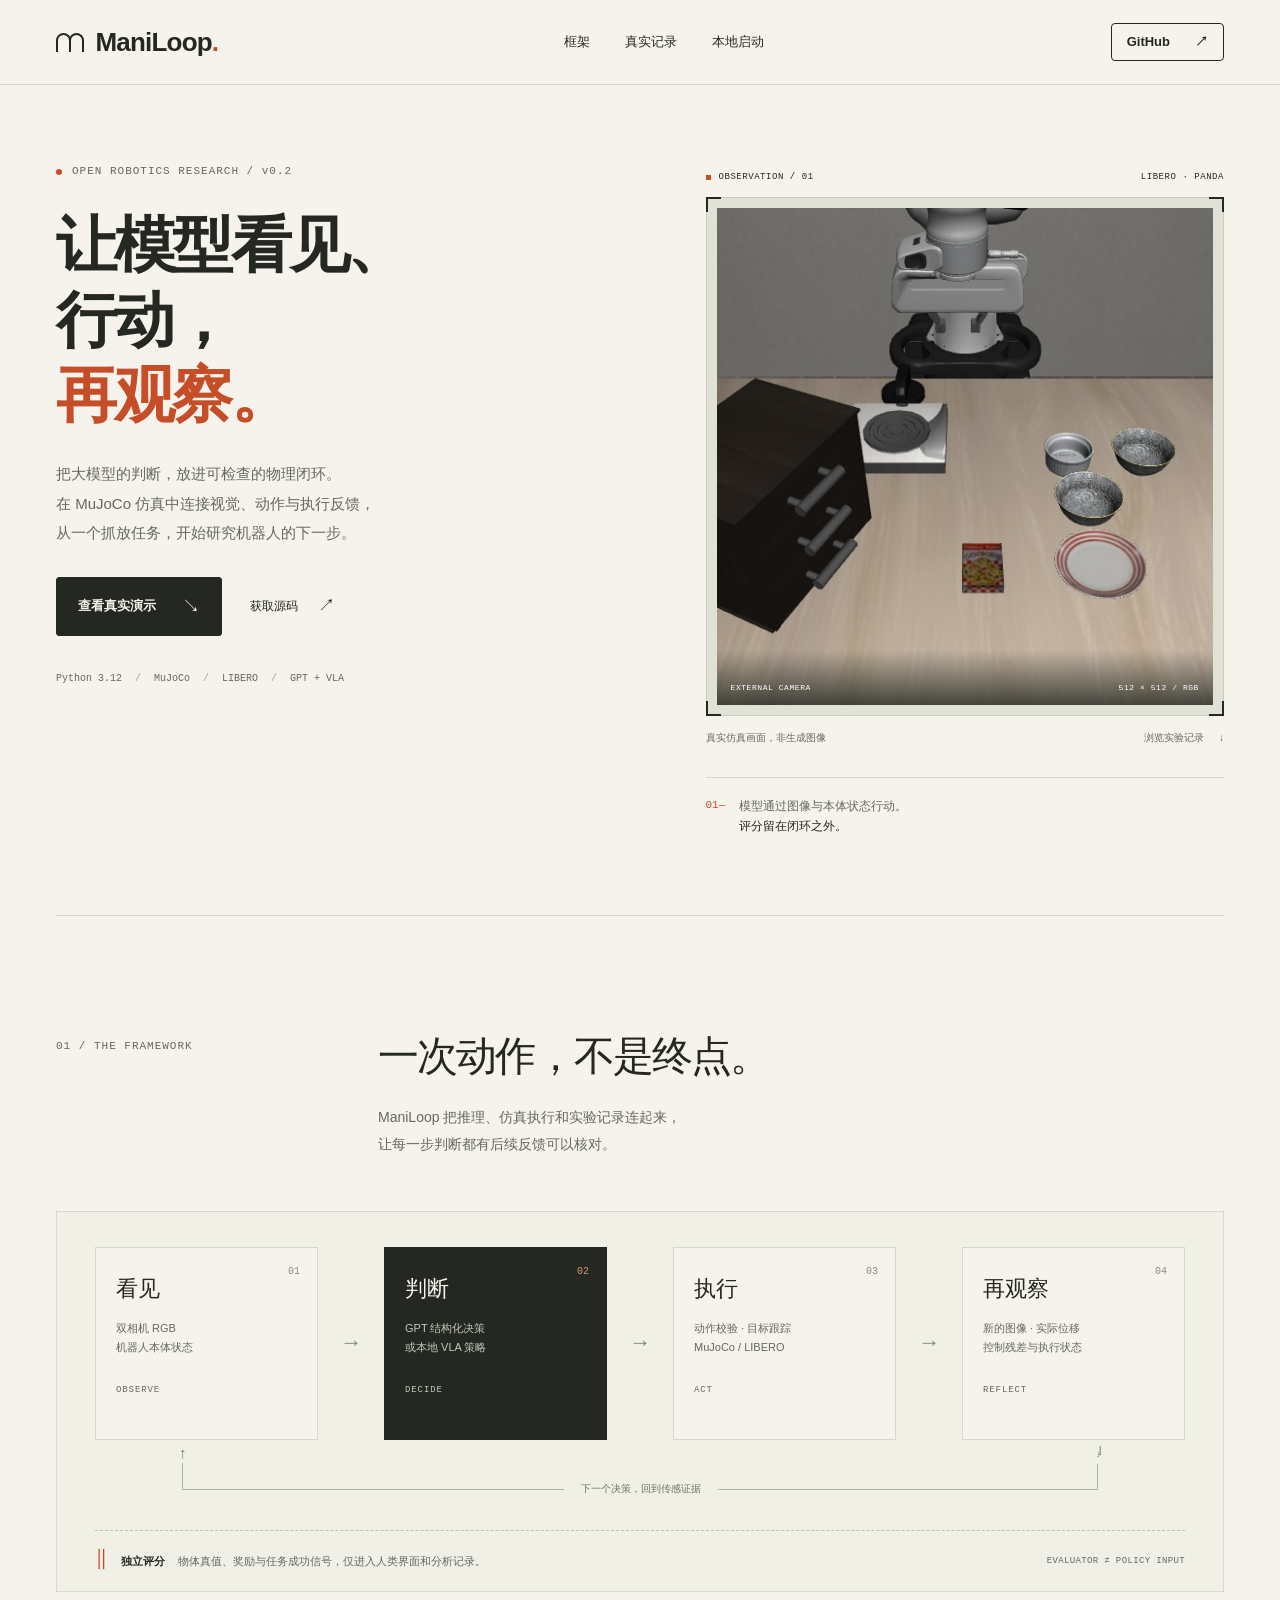
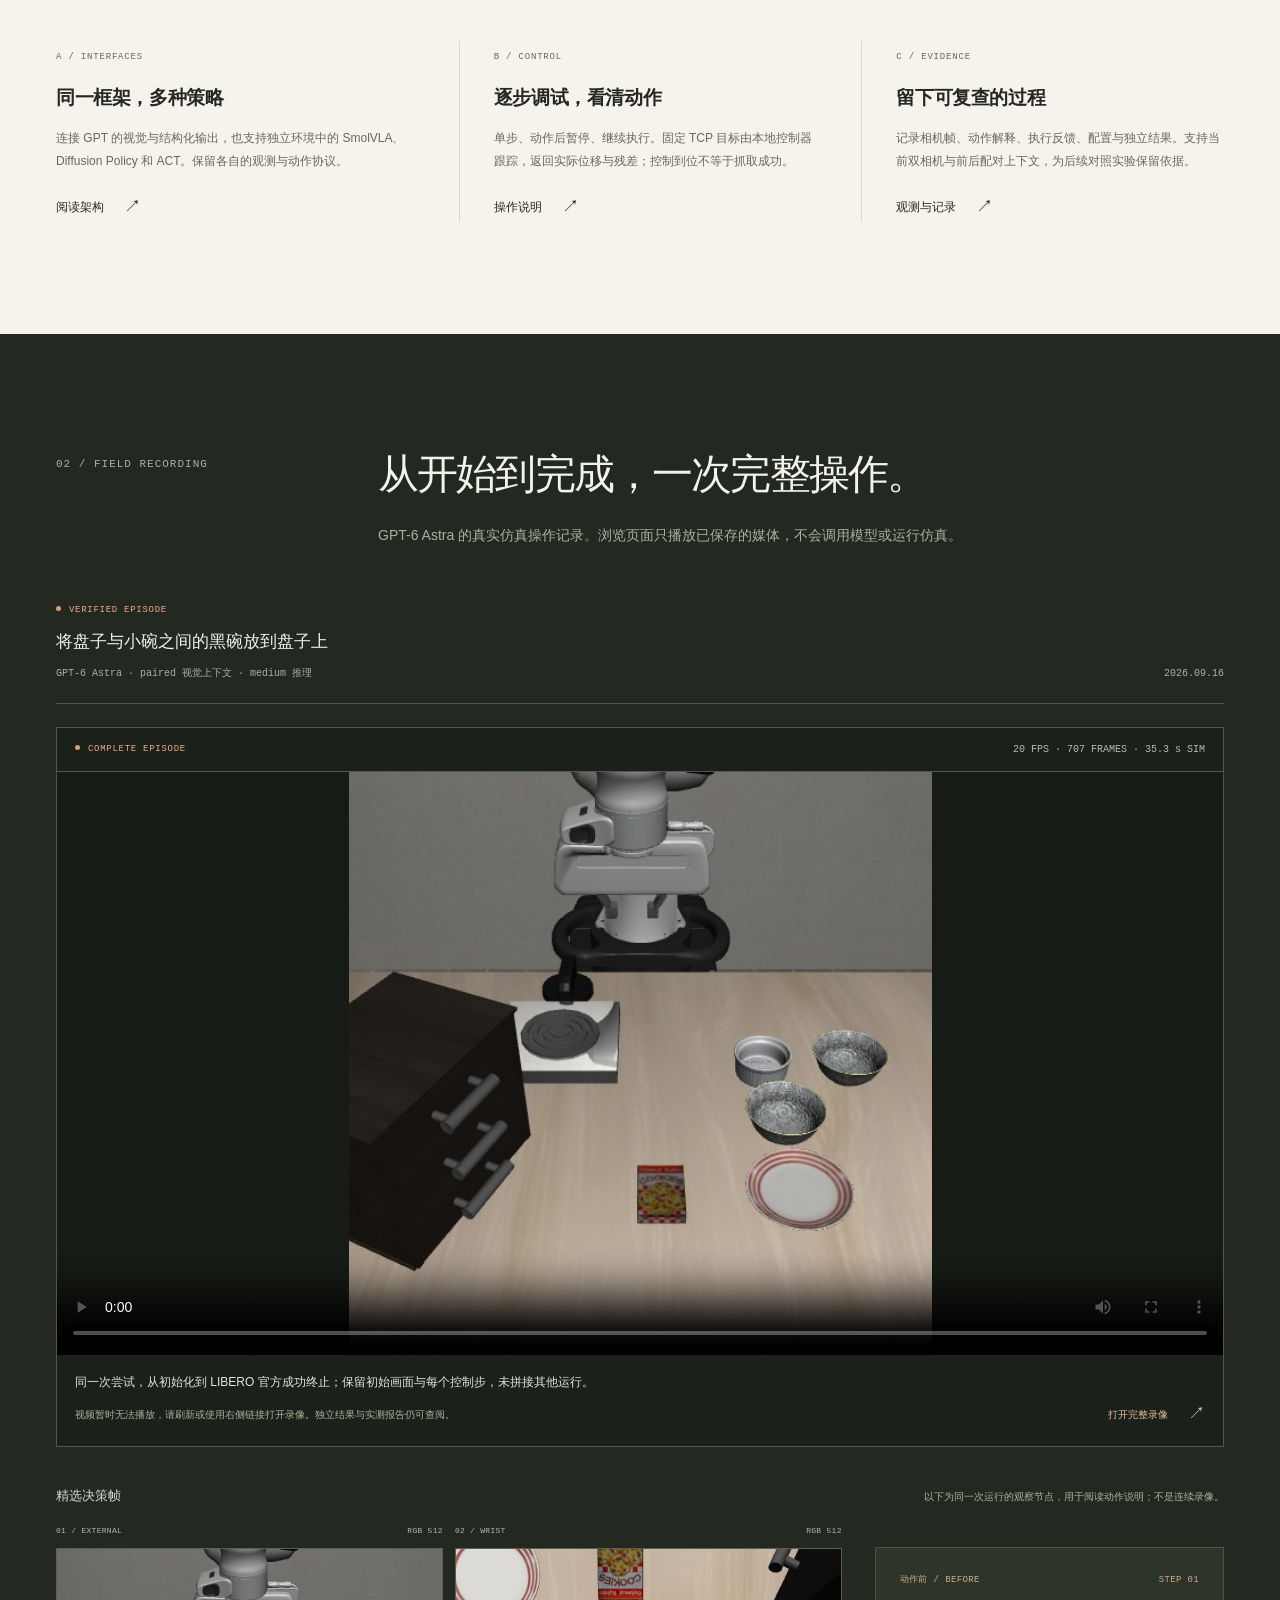
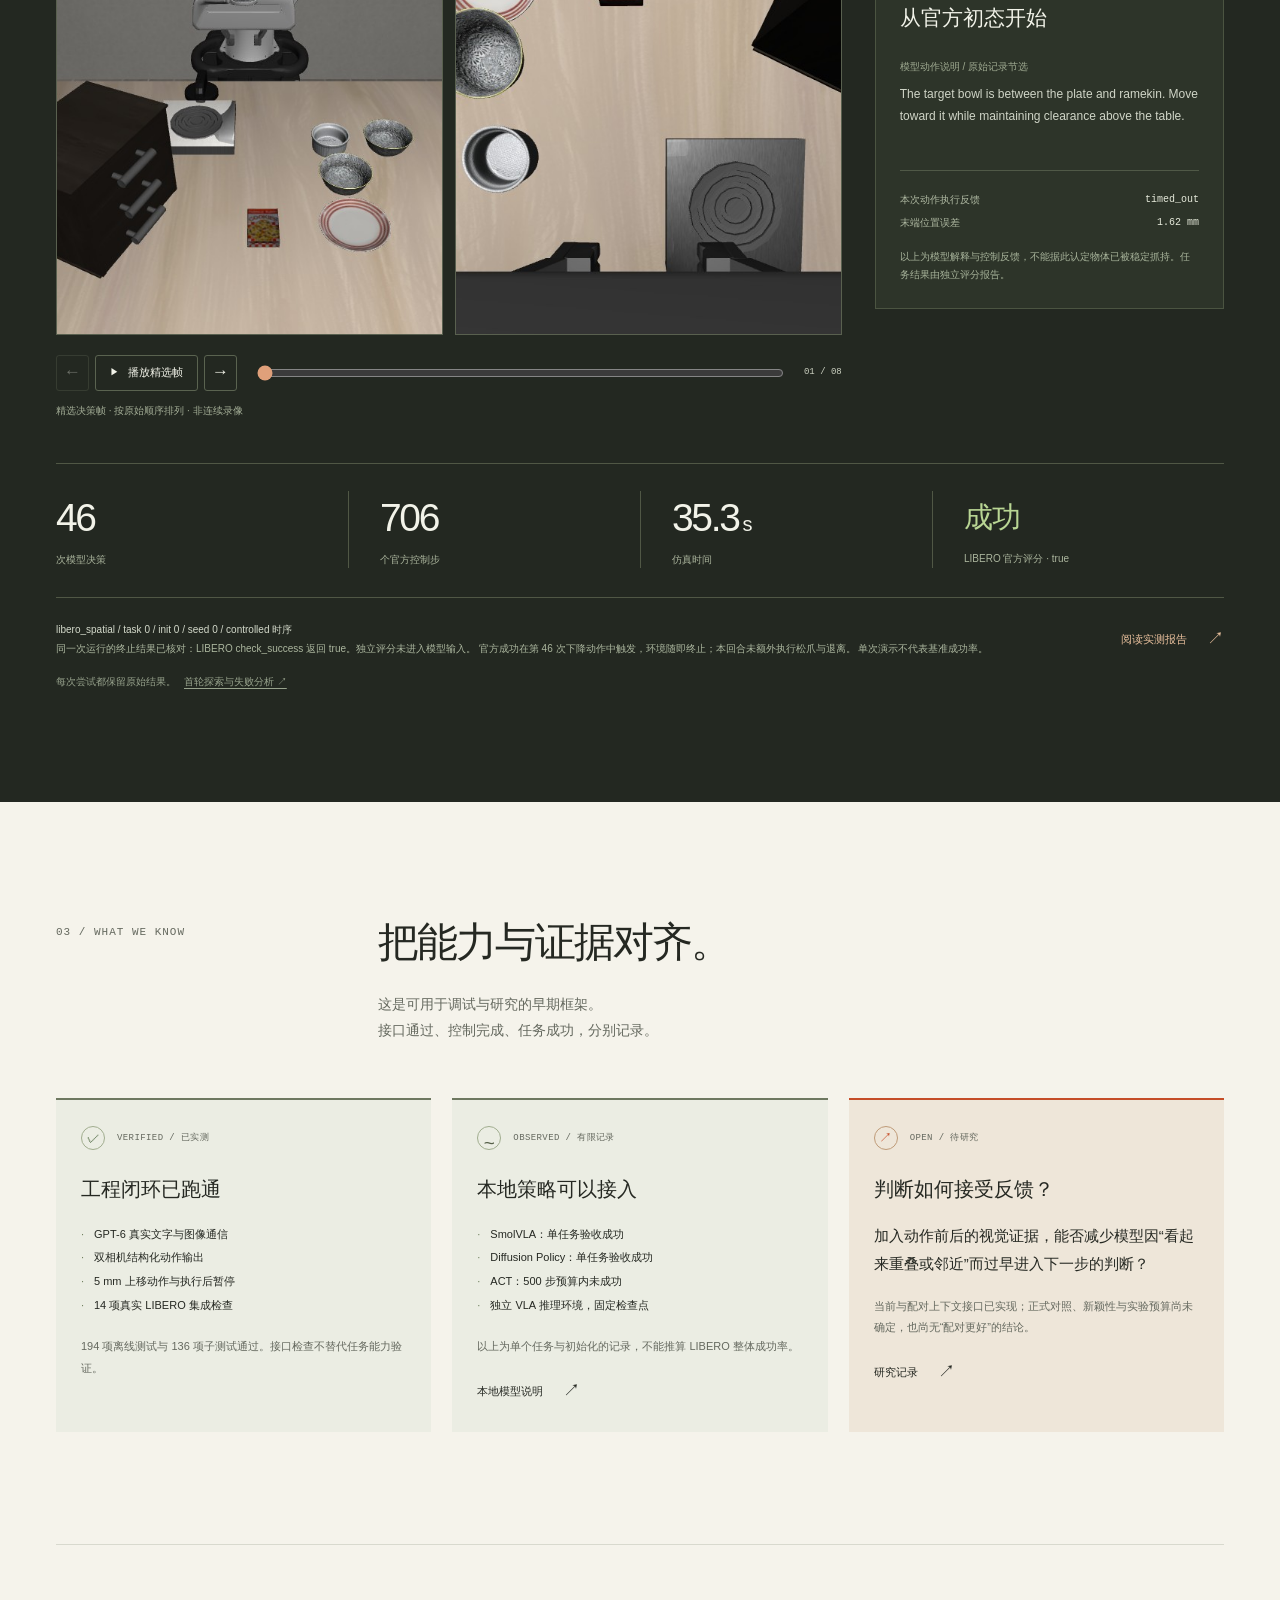
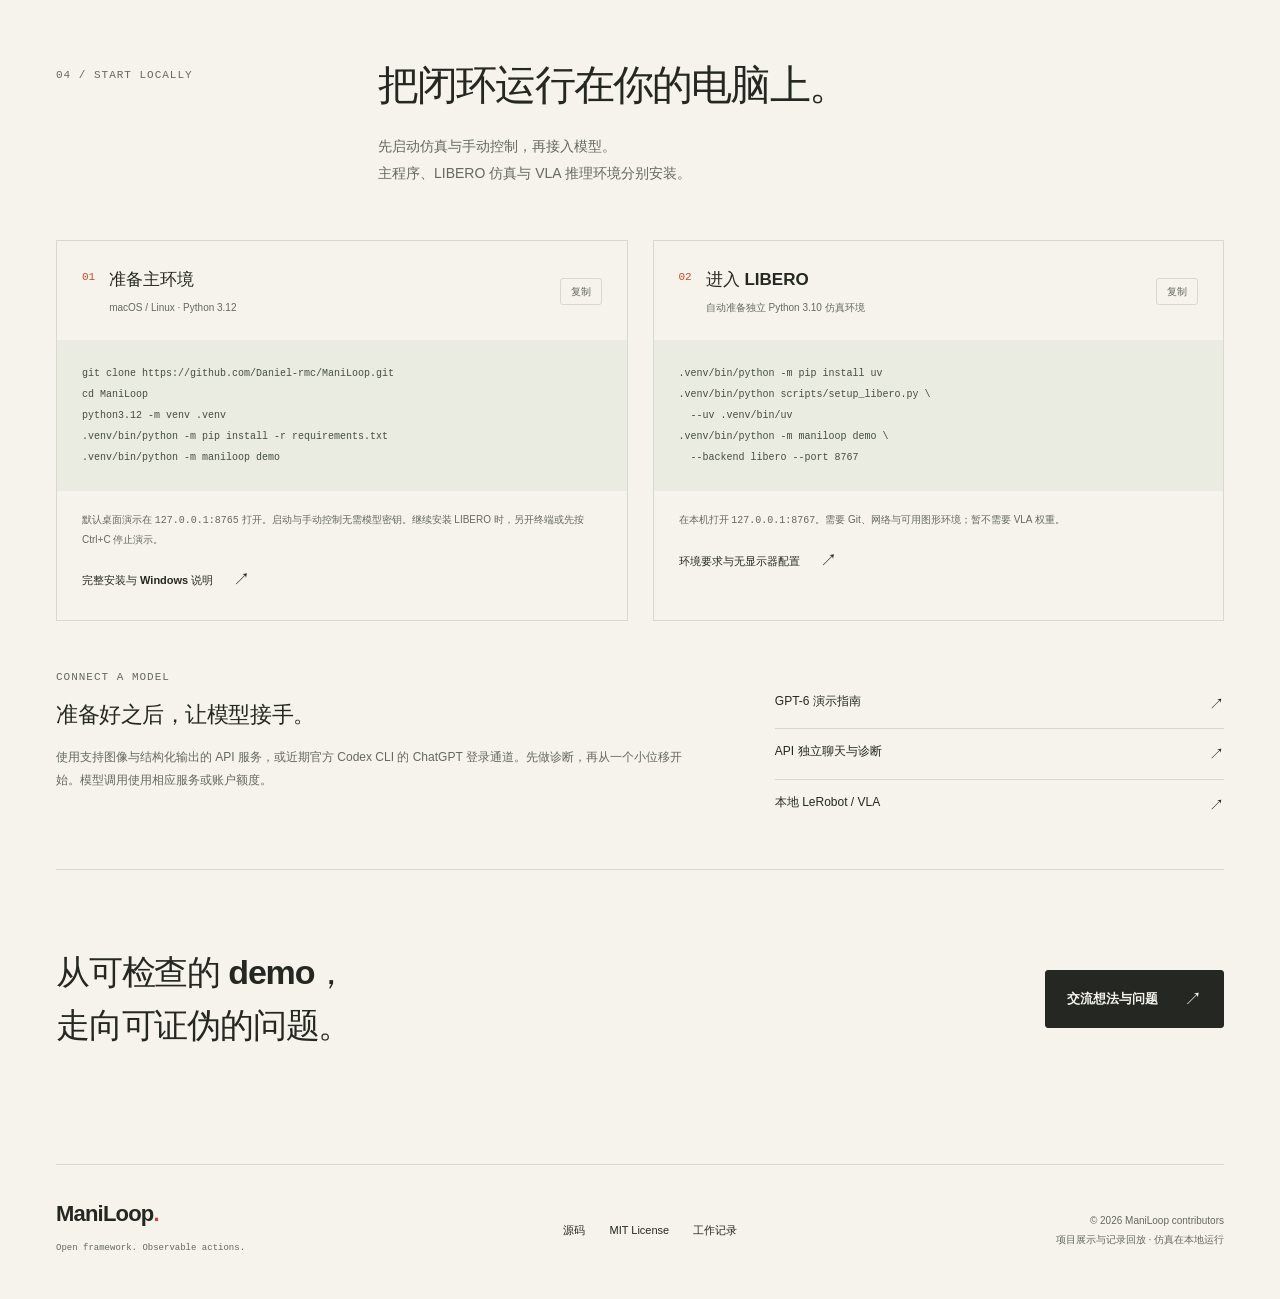
==== commit c2df569f: "feat: record complete episodes and publish GPT-6 task success" ====
--- a/index.html
+++ b/index.html
@@ -6,7 +6,7 @@
   <meta name="theme-color" content="#f5f3eb">
   <meta name="description" content="ManiLoop 是一个开放的机器人仿真研究框架。让 GPT 与本地 VLA 读取相机和本体反馈，在 MuJoCo / LIBERO 中执行动作，保留可回看的实验记录与独立评分。">
   <meta property="og:title" content="ManiLoop — 让模型看见、行动，再观察。">
-  <meta property="og:description" content="GPT + VLA · MuJoCo + LIBERO。一个开放、可检查、保留失败记录的机器人操作研究框架。">
+  <meta property="og:description" content="GPT + VLA · MuJoCo + LIBERO。一个开放、可检查、保留完整执行记录的机器人操作研究框架。">
   <meta property="og:type" content="website">
   <meta property="og:url" content="https://daniel-rmc.github.io/ManiLoop/">
   <title>ManiLoop — 让模型看见、行动，再观察。</title>
@@ -26,7 +26,7 @@
   <main id="main">
     <section class="hero page-width" aria-labelledby="hero-title">
       <div class="hero-copy">
-        <div class="eyebrow"><span class="status-dot" aria-hidden="true"></span> OPEN ROBOTICS RESEARCH / v0.2.0</div>
+        <div class="eyebrow"><span class="status-dot" aria-hidden="true"></span> OPEN ROBOTICS RESEARCH / v0.2</div>
         <h1 id="hero-title">让模型看见、<br>行动，<br><span class="accent">再观察。</span></h1>
         <p class="hero-description">把大模型的判断，放进可检查的物理闭环。<br class="desktop-break">在 MuJoCo 仿真中连接视觉、动作与执行反馈，<br class="desktop-break">从一个抓放任务，开始研究机器人的下一步。</p>
         <div class="hero-actions"><a class="button button-dark" href="#demo">查看真实演示 <span aria-hidden="true">↘</span></a><a class="text-link" href="https://github.com/Daniel-rmc/ManiLoop">获取源码 <span aria-hidden="true">↗</span></a></div>
@@ -35,7 +35,7 @@
       <div class="hero-visual">
         <div class="visual-heading"><span><span class="square-marker" aria-hidden="true"></span> OBSERVATION / 01</span><span>LIBERO · PANDA</span></div>
         <div class="hero-image-frame">
-          <img id="hero-image" src="assets/frames/01-external.jpg" alt="真实 LIBERO 仿真记录：Panda 机械臂与桌面上的碗、盘子" width="512" height="512" fetchpriority="high">
+          <img id="hero-image" src="assets/episodes/20260916-172331-d3bc5ef2/01-external.jpg" alt="真实 LIBERO 仿真记录：Panda 机械臂与桌面上的碗、盘子" width="512" height="512" fetchpriority="high">
           <span class="image-corner corner-tl" aria-hidden="true"></span><span class="image-corner corner-tr" aria-hidden="true"></span><span class="image-corner corner-bl" aria-hidden="true"></span><span class="image-corner corner-br" aria-hidden="true"></span>
           <div class="image-overlay"><span>EXTERNAL CAMERA</span><span>512 × 512 / RGB</span></div>
         </div>
@@ -63,19 +63,26 @@
     </section>
     <section id="demo" class="demo-section section-space" aria-labelledby="demo-title">
       <div class="page-width">
-        <div class="section-heading"><p class="eyebrow">02 / FIELD RECORDING</p><div><h2 id="demo-title">公开过程，也公开失败。</h2><p class="section-intro">GPT-6 Astra 的第一次完整 LIBERO 抓放尝试。<br class="desktop-break">这里展示真实记录的精选帧，浏览不会调用模型或运行仿真。</p></div></div>
-        <div class="record-heading"><div><span class="record-tag">RECORDED DEMO</span><h3 id="record-task">把盘子与小碗之间的黑碗放到盘子上</h3></div><span class="record-date">2026.09.16</span></div>
-        <div class="record-layout">
+        <div class="section-heading"><p class="eyebrow">02 / FIELD RECORDING</p><div><h2 id="demo-title">从观察开始，把过程留下。</h2><p class="section-intro" id="demo-intro">真实执行记录与独立任务结果。浏览页面只播放已保存的媒体，不会调用模型或运行仿真。</p></div></div>
+        <div class="record-heading"><div><span class="record-tag" id="record-tag">RECORDED DEMO</span><h3 id="record-task">正在载入任务记录</h3><p class="record-model" id="record-model">模型与运行条件以记录为准</p></div><span class="record-date" id="record-date">—</span></div>
+        <figure class="episode-player" id="episode-player" hidden>
+          <div class="episode-heading"><span class="record-tag">COMPLETE EPISODE</span><span class="episode-meta" id="episode-meta"></span></div>
+          <video id="episode-video" controls playsinline preload="metadata" aria-label="完整机器人操作 episode" aria-describedby="episode-caption">你的浏览器不支持内嵌视频，可使用下方链接打开录像。</video>
+          <figcaption id="episode-caption">从初始化到独立评分终止的同一次连续操作。</figcaption>
+          <div class="episode-footer"><p id="episode-timing-note">按仿真时间播放；模型推理等待不占用仿真时间。</p><a class="text-link" id="episode-download" href="#" download>打开完整录像 <span aria-hidden="true">↗</span></a></div>
+        </figure>
+        <div class="selected-heading" id="selected-heading"><h4>精选决策帧</h4><p>以下为同一次运行的观察节点，用于阅读动作说明；不是连续录像。</p></div>
+        <div class="record-layout" id="record-layout">
           <div class="record-media">
             <div class="camera-grid">
-              <figure><div class="camera-label"><span>01 / EXTERNAL</span><span>RGB 512</span></div><img id="external-frame" src="assets/frames/01-external.jpg" alt="精选记录：外部相机画面" width="512" height="512" loading="lazy"></figure>
-              <figure><div class="camera-label"><span>02 / WRIST</span><span>RGB 512</span></div><img id="wrist-frame" src="assets/frames/01-wrist.jpg" alt="精选记录：腕部相机画面" width="512" height="512" loading="lazy"></figure>
+              <figure><div class="camera-label"><span>01 / EXTERNAL</span><span>RGB 512</span></div><img id="external-frame" src="assets/episodes/20260916-172331-d3bc5ef2/01-external.jpg" alt="精选记录：外部相机画面" width="512" height="512" loading="lazy"></figure>
+              <figure><div class="camera-label"><span>02 / WRIST</span><span>RGB 512</span></div><img id="wrist-frame" src="assets/episodes/20260916-172331-d3bc5ef2/01-wrist.jpg" alt="精选记录：腕部相机画面" width="512" height="512" loading="lazy"></figure>
             </div>
             <div class="playback-controls" id="playback-controls" hidden>
-              <div class="playback-buttons"><button type="button" id="previous-frame" class="icon-button" aria-label="上一帧" title="上一帧">←</button><button type="button" id="play-toggle" class="play-button" aria-label="播放精选记录" aria-pressed="false"><span id="play-icon" aria-hidden="true">▶</span><span id="play-label">播放记录</span></button><button type="button" id="next-frame" class="icon-button" aria-label="下一帧" title="下一帧">→</button></div>
-              <label class="visually-hidden" for="frame-slider">选择记录帧</label><input type="range" id="frame-slider" min="0" max="0" value="0" step="1" aria-valuetext="精选帧 1"><span class="frame-counter" id="frame-counter">01 / 08</span>
+              <div class="playback-buttons"><button type="button" id="previous-frame" class="icon-button" aria-label="上一帧" title="上一帧">←</button><button type="button" id="play-toggle" class="play-button" aria-label="播放精选记录" aria-pressed="false"><span id="play-icon" aria-hidden="true">▶</span><span id="play-label">播放精选帧</span></button><button type="button" id="next-frame" class="icon-button" aria-label="下一帧" title="下一帧">→</button></div>
+              <label class="visually-hidden" for="frame-slider">选择记录帧</label><input type="range" id="frame-slider" min="0" max="0" value="0" step="1" aria-valuetext="精选帧 1"><span class="frame-counter" id="frame-counter">— / —</span>
             </div>
-            <p class="playback-note" id="playback-note">精选过程帧 · 按原始顺序排列 · 非实时画面</p>
+            <p class="playback-note" id="playback-note">精选决策帧 · 按原始顺序排列 · 非连续录像</p>
             <noscript><p class="playback-note">启用 JavaScript 可逐帧浏览。完整结果也可在下方的实测报告中阅读。</p></noscript>
           </div>
           <aside class="record-detail" aria-label="当前记录说明">
@@ -86,14 +93,15 @@
             <p class="detail-caveat">以上为模型解释与控制反馈，不能据此认定物体已被稳定抓持。任务结果由独立评分报告。</p>
           </aside>
         </div>
-        <div class="run-metrics" aria-label="这一次运行的独立结果"><div><strong>24</strong><span>次模型决策</span></div><div><strong>389</strong><span>个官方控制步</span></div><div><strong>19.45<small>s</small></strong><span>仿真时间</span></div><div class="metric-result"><strong>未成功</strong><span>LIBERO 官方评分 · false</span></div></div>
-        <div class="result-context"><p><strong>spatial task 0 / init 0 / seed 0</strong> · current 双相机 · controlled 时序<br>出现了抓取重试和最终释放；在决策预算耗尽时，官方任务条件未满足。一次调试记录不代表整体成功率。</p><a class="text-link" href="https://github.com/Daniel-rmc/ManiLoop/blob/main/docs/research/2026-09-16-gpt6-demo-first-run.md">阅读完整实测报告 <span aria-hidden="true">↗</span></a></div>
+        <div class="run-metrics" aria-label="这一次运行的独立结果"><div><strong id="metric-decisions">—</strong><span>次模型决策</span></div><div><strong id="metric-steps">—</strong><span>个官方控制步</span></div><div><strong><b id="metric-seconds">—</b><small>s</small></strong><span>仿真时间</span></div><div class="metric-result" id="metric-result"><strong id="metric-outcome">待载入</strong><span id="metric-evaluator">独立任务结果</span></div></div>
+        <div class="result-context"><p><strong id="record-conditions">运行条件载入中</strong><br><span id="record-result-note">任务是否完成由仿真器独立评分，以公开记录为准。</span> 单次演示不代表基准成功率。</p><a class="text-link" id="record-report" href="https://github.com/Daniel-rmc/ManiLoop/blob/main/docs/VALIDATION.md">阅读实测报告 <span aria-hidden="true">↗</span></a></div>
+        <p class="record-history">每次尝试都保留原始结果。<a href="https://github.com/Daniel-rmc/ManiLoop/blob/main/docs/research/2026-09-16-gpt6-demo-first-run.md">首轮探索与失败分析 ↗</a></p>
       </div>
     </section>
     <section class="evidence-section page-width section-space" aria-labelledby="evidence-title">
       <div class="section-heading"><p class="eyebrow">03 / WHAT WE KNOW</p><div><h2 id="evidence-title">把能力与证据对齐。</h2><p class="section-intro">这是可用于调试与研究的早期框架。<br class="desktop-break">接口通过、控制完成、任务成功，分别记录。</p></div></div>
       <div class="evidence-grid">
-        <article class="evidence-card"><div class="evidence-top"><span class="evidence-mark" aria-hidden="true">✓</span><span class="eyebrow">VERIFIED / 已实测</span></div><h3>工程闭环已跑通</h3><ul><li>GPT-6 真实文字与图像通信</li><li>双相机结构化动作输出</li><li>5 mm 上移动作与执行后暂停</li><li>14 项真实 LIBERO 集成检查</li></ul><p>183 项离线测试与 136 项子测试通过。接口检查不替代任务能力验证。</p></article>
+        <article class="evidence-card"><div class="evidence-top"><span class="evidence-mark" aria-hidden="true">✓</span><span class="eyebrow">VERIFIED / 已实测</span></div><h3>工程闭环已跑通</h3><ul><li>GPT-6 真实文字与图像通信</li><li>双相机结构化动作输出</li><li>5 mm 上移动作与执行后暂停</li><li>14 项真实 LIBERO 集成检查</li></ul><p>194 项离线测试与 136 项子测试通过。接口检查不替代任务能力验证。</p></article>
         <article class="evidence-card"><div class="evidence-top"><span class="evidence-mark evidence-mark-neutral" aria-hidden="true">~</span><span class="eyebrow">OBSERVED / 有限记录</span></div><h3>本地策略可以接入</h3><ul><li>SmolVLA：单任务验收成功</li><li>Diffusion Policy：单任务验收成功</li><li>ACT：500 步预算内未成功</li><li>独立 VLA 推理环境，固定检查点</li></ul><p>以上为单个任务与初始化的记录，不能推算 LIBERO 整体成功率。</p><a class="text-link" href="https://github.com/Daniel-rmc/ManiLoop/blob/main/docs/VLA.md">本地模型说明 <span aria-hidden="true">↗</span></a></article>
         <article class="evidence-card evidence-card-open"><div class="evidence-top"><span class="evidence-mark evidence-mark-open" aria-hidden="true">↗</span><span class="eyebrow">OPEN / 待研究</span></div><h3>判断如何接受反馈？</h3><p class="research-question">加入动作前后的视觉证据，能否减少模型因“看起来重叠或邻近”而过早进入下一步的判断？</p><p>当前与配对上下文接口已实现；正式对照、新颖性与实验预算尚未确定，也尚无“配对更好”的结论。</p><a class="text-link" href="https://github.com/Daniel-rmc/ManiLoop/blob/main/docs/research/README.md">研究记录 <span aria-hidden="true">↗</span></a></article>
       </div>
--- a/styles.css
+++ b/styles.css
@@ -17,7 +17,7 @@
 button { cursor: pointer; }
 a { color: inherit; text-decoration: none; }
 a:hover { color: var(--accent); }
-button:focus-visible, a:focus-visible, input:focus-visible { outline: 3px solid var(--accent); outline-offset: 5px; }
+button:focus-visible, a:focus-visible, input:focus-visible, video:focus-visible { outline: 3px solid var(--accent); outline-offset: 5px; }
 ::selection { background: #f1b693; color: #242722; }
 h1, h2, h3, h4, p, figure { margin: 0; }
 button[disabled] { cursor: default; opacity: .35; }
@@ -109,7 +109,19 @@
 .record-tag { display: inline-block; font: 9px/1.6 var(--mono); letter-spacing: .08em; color: #e9ab86; }
 .record-tag::before { content: ""; display: inline-block; height: 5px; width: 5px; border-radius: 50%; background: #df996f; margin-right: 8px; vertical-align: 1px; }
 .record-heading h3 { font-size: 17px; font-weight: 520; margin-top: 9px; }
+.record-model { margin-top: 7px; color: #a9b19e; font: 10px/1.9 var(--mono); }
 .record-date { font: 10px/1.8 var(--mono); color: #a9b19e; white-space: nowrap; }
+.episode-player { margin: 0 0 38px; border: 1px solid #505947; background: #1b201a; }
+.episode-heading { display: flex; align-items: center; justify-content: space-between; gap: 15px; padding: 13px 18px; border-bottom: 1px solid #505947; }
+.episode-meta { font: 10px/1.7 var(--mono); color: #b4beaa; text-align: right; }
+.episode-player video { display: block; width: 100%; max-height: 660px; background: #171b15; aspect-ratio: 2 / 1; object-fit: contain; }
+.episode-player figcaption { padding: 16px 18px 0; font-size: 12px; line-height: 1.85; color: #e1e8d7; }
+.episode-footer { display: flex; align-items: center; justify-content: space-between; gap: 20px; padding: 7px 18px 17px; }
+.episode-footer p { font-size: 10px; color: #a9b69b; }
+.episode-footer .text-link { flex-shrink: 0; font-size: 10px; color: #e9c09d; }
+.selected-heading { display: flex; justify-content: space-between; align-items: baseline; gap: 18px; margin: 0 0 17px; }
+.selected-heading h4 { font-size: 13px; font-weight: 500; color: #d7ddce; }
+.selected-heading p { font-size: 10px; line-height: 1.9; color: #a9b69b; }
 .record-layout { display: grid; grid-template-columns: minmax(0, 2.25fr) minmax(230px, 1fr); gap: 33px; }
 .camera-grid { display: grid; grid-template-columns: 1fr 1fr; gap: 12px; }
 .camera-grid figure { min-width: 0; }
@@ -138,9 +150,15 @@
 .run-metrics > div { display: flex; flex-direction: column; padding-left: 31px; border-left: 1px solid #505745; }
 .run-metrics > div:first-child { border-left: 0; padding-left: 0; }
 .run-metrics strong { font-size: 39px; font-weight: 430; letter-spacing: -.06em; line-height: 1.4; font-variant-numeric: tabular-nums; }
+.run-metrics strong b { font-weight: inherit; }
 .run-metrics small { font-size: 20px; font-weight: 400; margin-left: 4px; }
 .run-metrics span { margin-top: 6px; font-size: 10px; color: #abb59d; }
 .run-metrics .metric-result strong { font-size: 29px; letter-spacing: -.025em; line-height: 1.85; color: #ecb38b; }
+.run-metrics .metric-result[data-result="success"] strong { color: #b9d694; }
+.run-metrics .metric-result[data-result="unknown"] strong { color: #c8cbbb; }
+.record-history { margin-top: 15px; font-size: 10px; color: #97a28c; }
+.record-history a { text-decoration: underline; text-underline-offset: 3px; margin-left: 8px; }
+.record-history a:hover { color: #e9c09d; }
 .result-context { display: flex; justify-content: space-between; align-items: center; gap: 32px; margin-top: 22px; }
 .result-context p { font-size: 10px; line-height: 1.9; color: #abb69e; }
 .result-context strong { color: #d4dacb; font-weight: 450; }
@@ -332,6 +350,17 @@
   .record-heading { align-items: start; gap: 15px; flex-wrap: wrap; }
   .record-heading h3 { font-size: 16px; }
   .record-date { font-size: 9px; }
+  .record-model { font-size: 9px; }
+  .episode-player { margin-bottom: 27px; }
+  .episode-heading { padding: 11px 12px; flex-wrap: wrap; gap: 5px; }
+  .episode-meta { font-size: 9px; }
+  .episode-player figcaption { padding: 12px 12px 0; font-size: 10px; }
+  .episode-footer { display: block; padding: 6px 12px 12px; }
+  .episode-footer p { font-size: 9px; }
+  .episode-footer .text-link { margin-top: 7px; }
+  .selected-heading { display: block; margin-bottom: 13px; }
+  .selected-heading p { margin-top: 5px; font-size: 9px; }
+  .record-history { font-size: 9px; }
   .camera-grid { gap: 8px; }
   .camera-label { font-size: 7px; gap: 4px; }
   .camera-label span:last-child { display: none; }
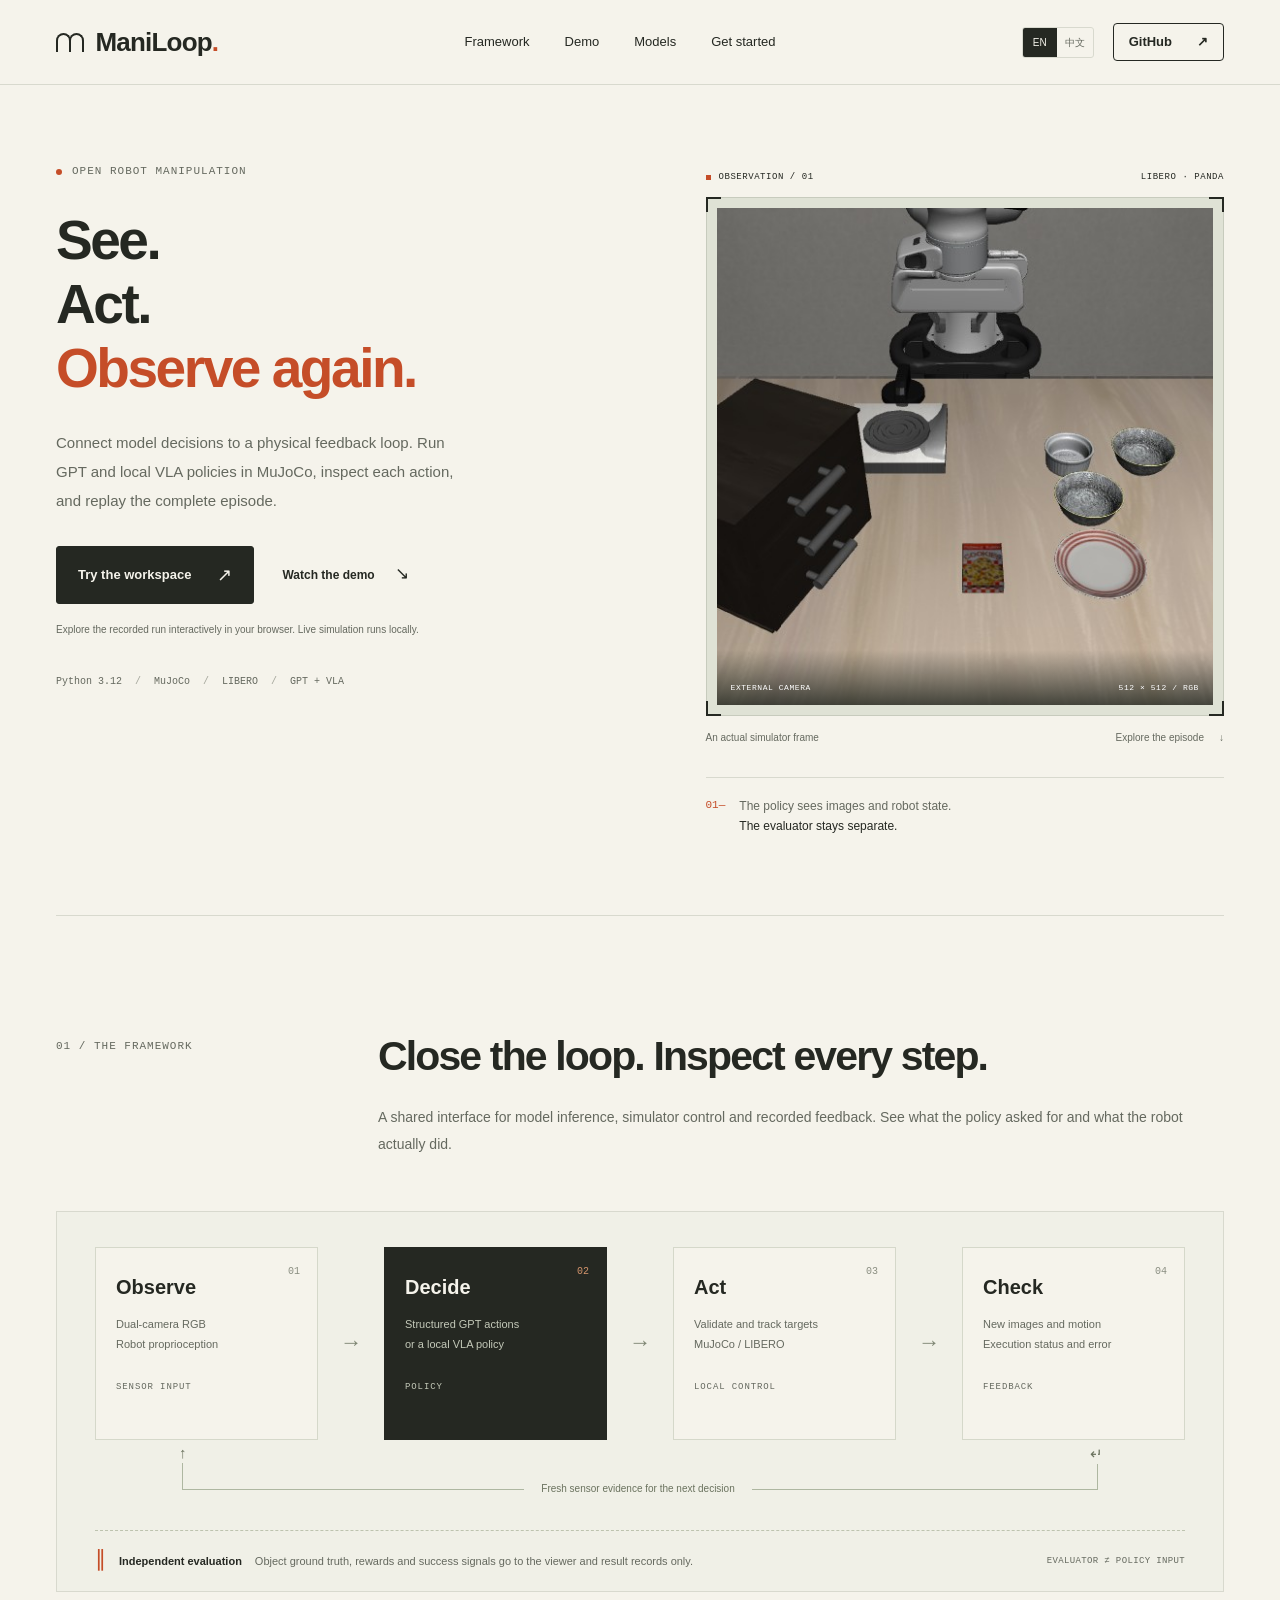
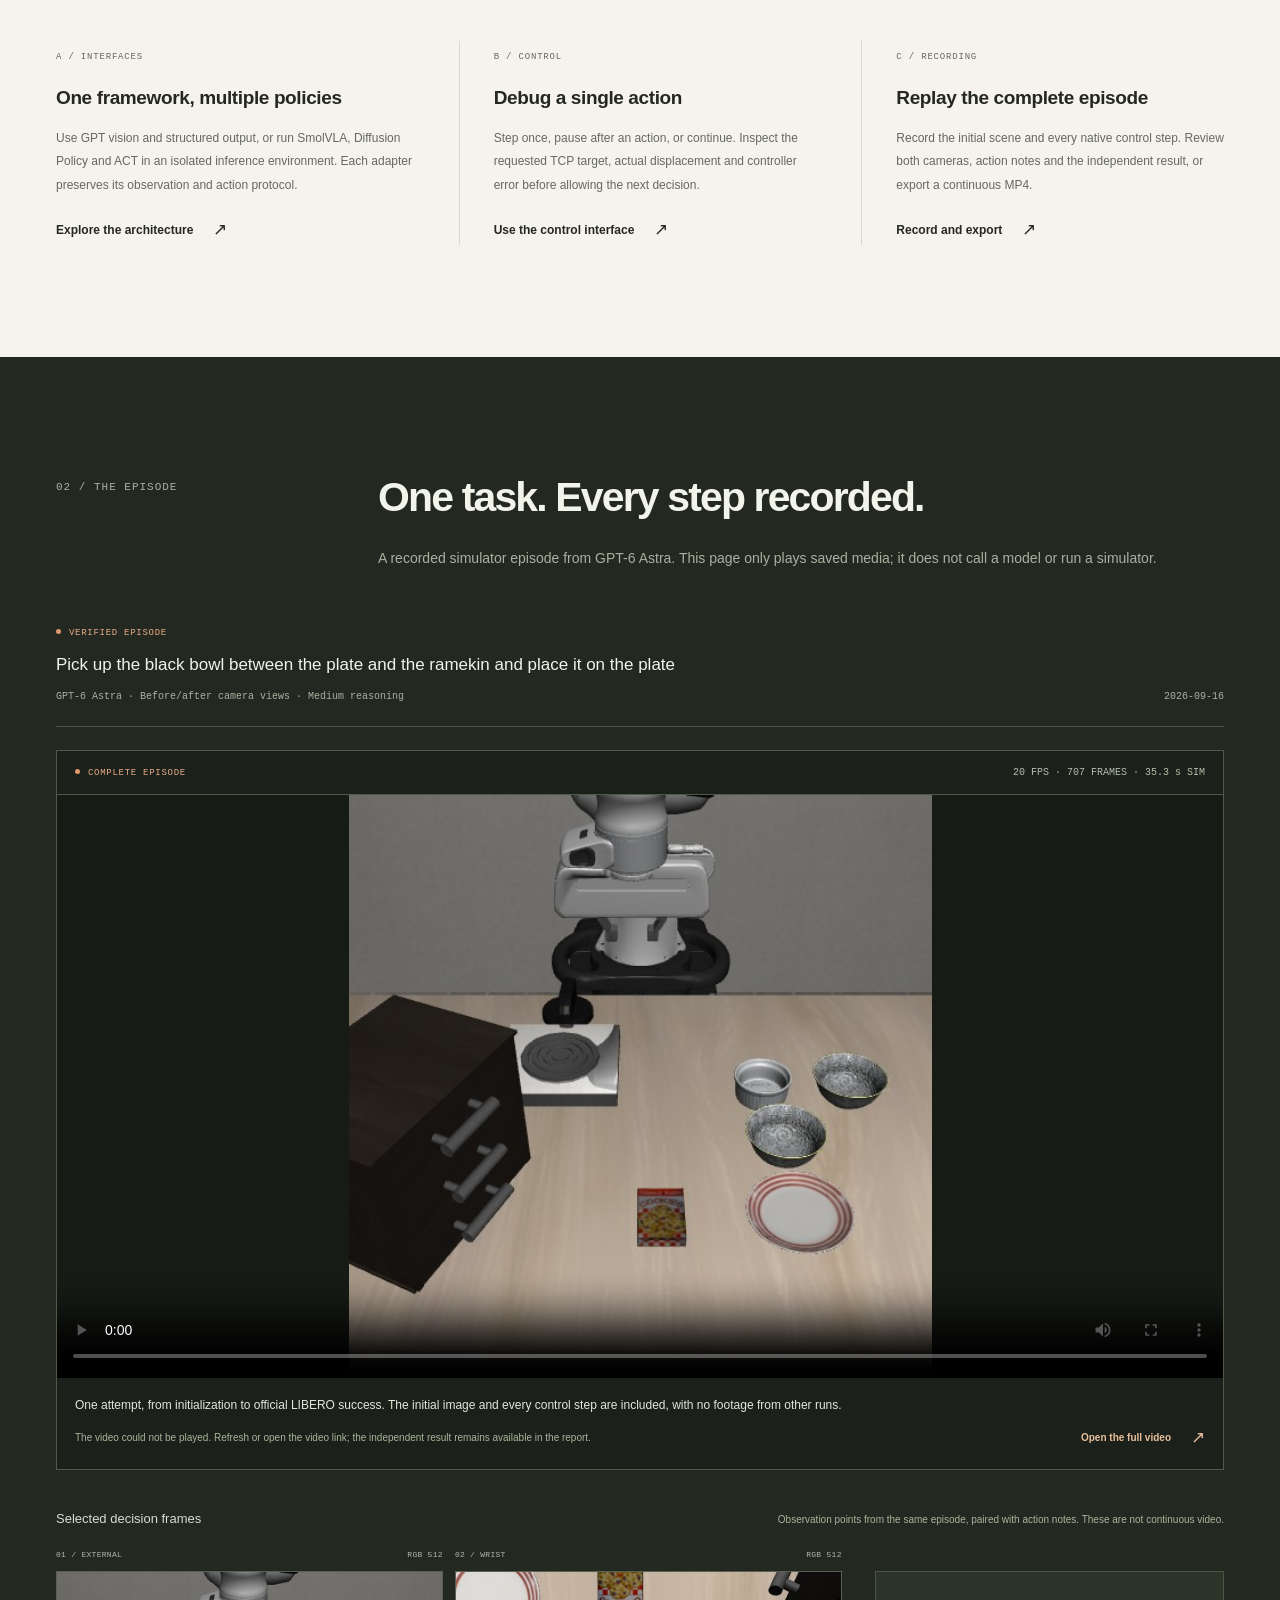
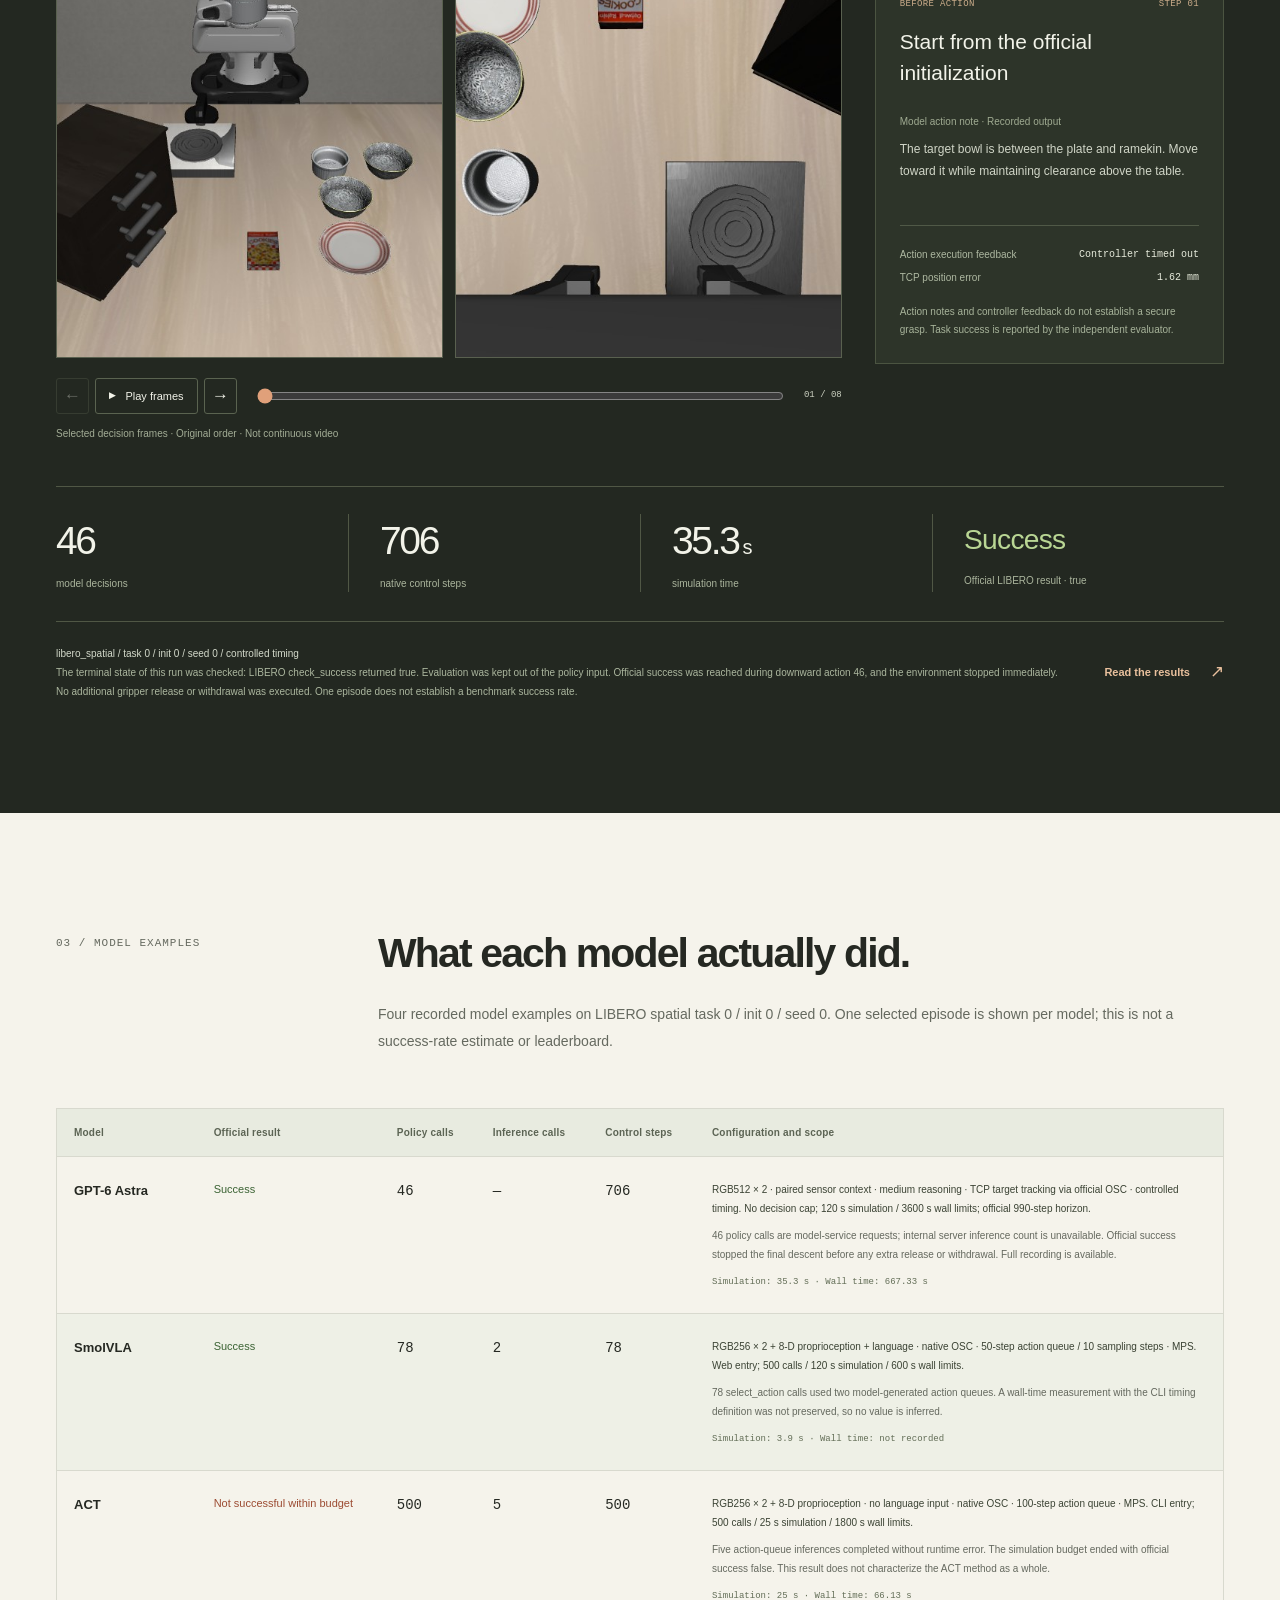
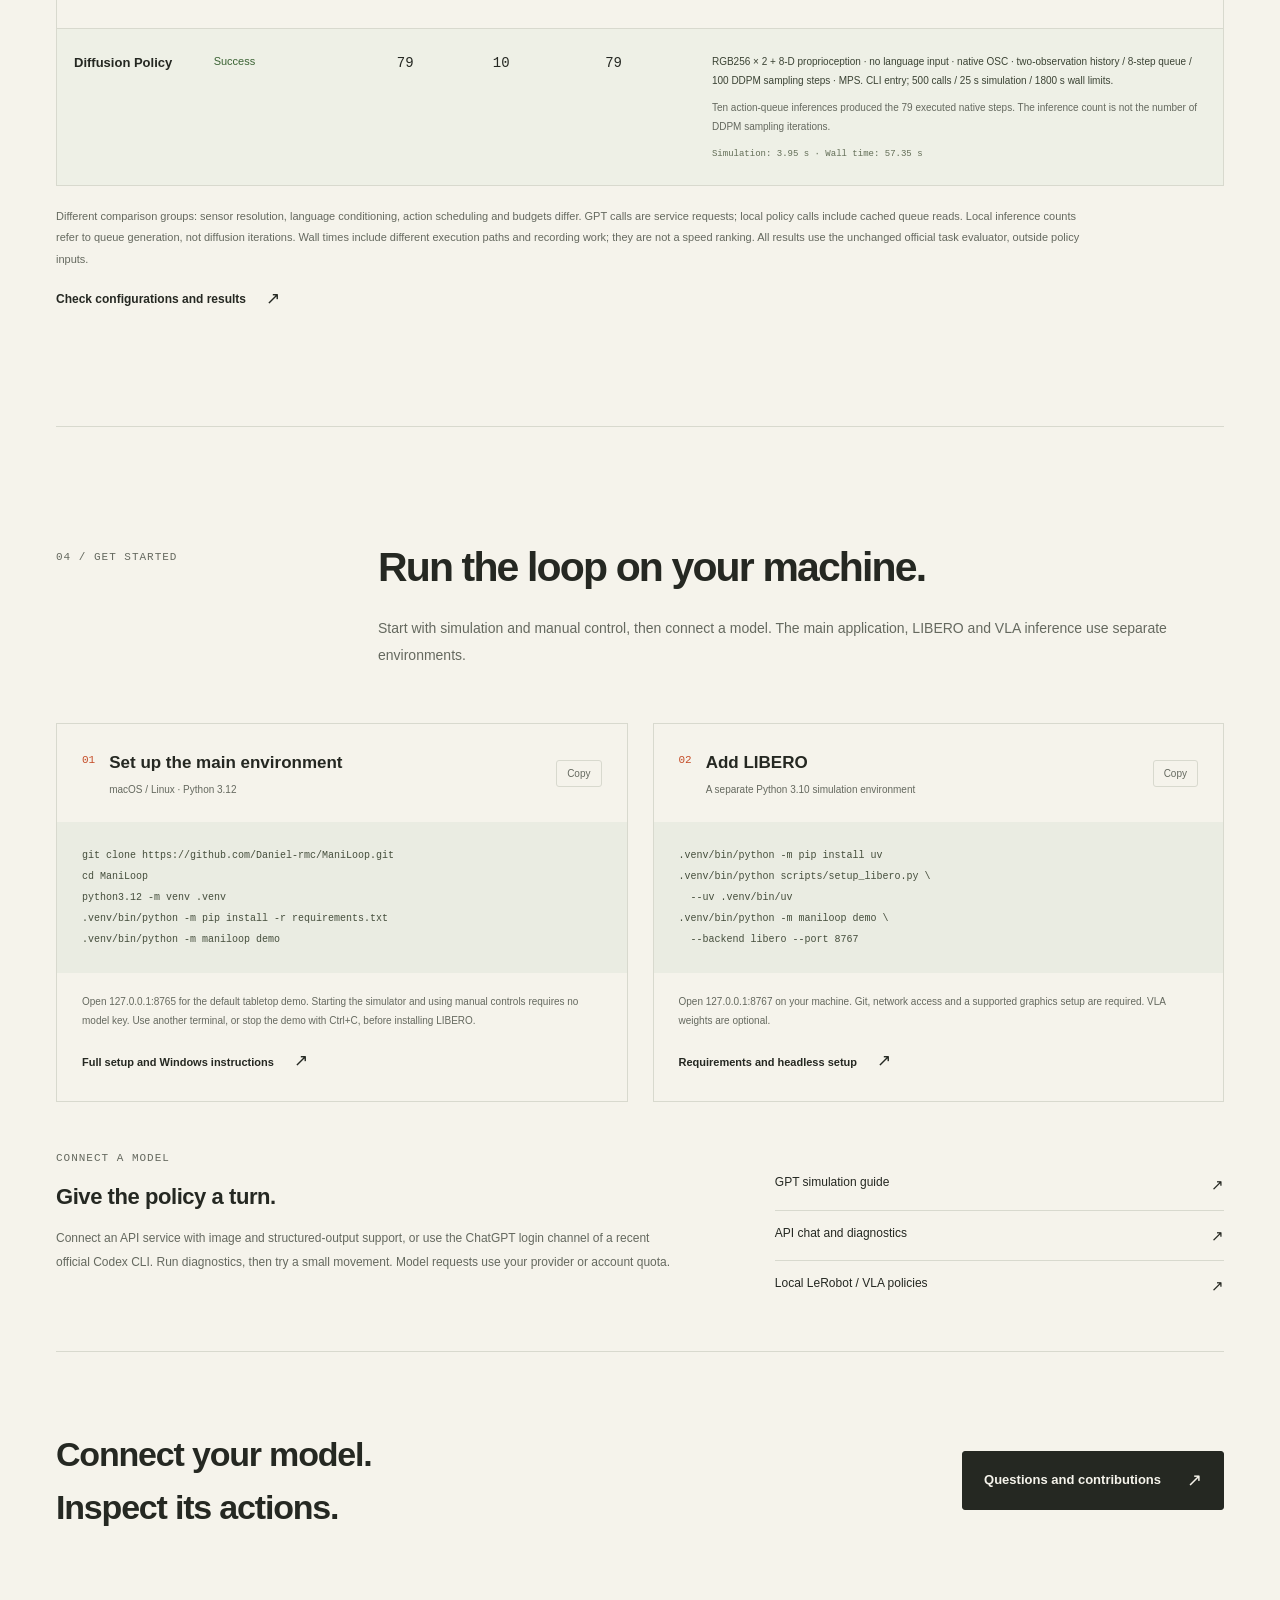
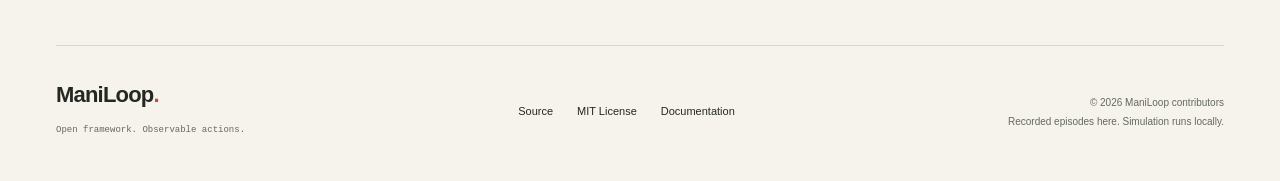
==== commit 8c169ade: "feat: publish bilingual docs and an interactive recorded workspace" ====
--- a/index.html
+++ b/index.html
@@ -1,130 +1,121 @@
 <!doctype html>
-<html lang="zh-CN">
+<html lang="en">
 <head>
   <meta charset="utf-8">
   <meta name="viewport" content="width=device-width, initial-scale=1">
   <meta name="theme-color" content="#f5f3eb">
-  <meta name="description" content="ManiLoop 是一个开放的机器人仿真研究框架。让 GPT 与本地 VLA 读取相机和本体反馈，在 MuJoCo / LIBERO 中执行动作，保留可回看的实验记录与独立评分。">
-  <meta property="og:title" content="ManiLoop — 让模型看见、行动，再观察。">
-  <meta property="og:description" content="GPT + VLA · MuJoCo + LIBERO。一个开放、可检查、保留完整执行记录的机器人操作研究框架。">
+  <meta name="description" content="Connect GPT and local VLA policies to MuJoCo and LIBERO. Inspect visual feedback, structured actions, complete episodes and independent task results.">
+  <meta property="og:title" content="ManiLoop — See. Act. Observe again.">
+  <meta property="og:description" content="An open robot manipulation framework with visual feedback, local control and independently scored episodes.">
   <meta property="og:type" content="website">
   <meta property="og:url" content="https://daniel-rmc.github.io/ManiLoop/">
-  <title>ManiLoop — 让模型看见、行动，再观察。</title>
+  <title>ManiLoop — See. Act. Observe again.</title>
   <link rel="icon" href="assets/favicon.svg" type="image/svg+xml">
-  <link rel="stylesheet" href="styles.css">
-  <script src="app.js" defer></script>
+  <link rel="stylesheet" href="styles.css?v=bilingual-workspace-1">
+  <script src="app.js?v=bilingual-workspace-1" defer></script>
 </head>
 <body>
-  <a class="skip-link" href="#main">跳至正文</a>
-  <header class="site-header">
-    <div class="header-inner">
-      <a class="wordmark" href="#" aria-label="ManiLoop 首页"><span class="brand-symbol" aria-hidden="true"><i></i><i></i></span>ManiLoop<span class="wordmark-period">.</span></a>
-      <nav aria-label="主导航"><a href="#framework">框架</a><a href="#demo">真实记录</a><a href="#start">本地启动</a></nav>
-      <a class="header-source" href="https://github.com/Daniel-rmc/ManiLoop">GitHub <span aria-hidden="true">↗</span></a>
-    </div>
-  </header>
+  <a class="skip-link" href="#main" data-i18n="skip">Skip to content</a>
+  <header class="site-header"><div class="header-inner">
+    <a class="wordmark" href="#" aria-label="ManiLoop home" data-i18n-aria="home"><span class="brand-symbol" aria-hidden="true"><i></i><i></i></span>ManiLoop<span class="wordmark-period">.</span></a>
+    <nav aria-label="Main navigation" data-i18n-aria="navigation"><a href="#framework" data-i18n="nav_framework">Framework</a><a href="#demo" data-i18n="nav_demo">Demo</a><a href="#models" data-i18n="nav_models">Models</a><a href="#start" data-i18n="nav_start">Get started</a></nav>
+    <div class="header-actions"><div class="language-switch" role="group" aria-label="Language" data-i18n-aria="language"><button type="button" data-language="en" lang="en" aria-label="English" aria-pressed="true">EN</button><button type="button" data-language="zh" lang="zh-CN" aria-label="中文" aria-pressed="false">中文</button></div><a class="header-source" href="https://github.com/Daniel-rmc/ManiLoop">GitHub <span aria-hidden="true">↗</span></a></div>
+  </div></header>
   <main id="main">
     <section class="hero page-width" aria-labelledby="hero-title">
       <div class="hero-copy">
-        <div class="eyebrow"><span class="status-dot" aria-hidden="true"></span> OPEN ROBOTICS RESEARCH / v0.2</div>
-        <h1 id="hero-title">让模型看见、<br>行动，<br><span class="accent">再观察。</span></h1>
-        <p class="hero-description">把大模型的判断，放进可检查的物理闭环。<br class="desktop-break">在 MuJoCo 仿真中连接视觉、动作与执行反馈，<br class="desktop-break">从一个抓放任务，开始研究机器人的下一步。</p>
-        <div class="hero-actions"><a class="button button-dark" href="#demo">查看真实演示 <span aria-hidden="true">↘</span></a><a class="text-link" href="https://github.com/Daniel-rmc/ManiLoop">获取源码 <span aria-hidden="true">↗</span></a></div>
-        <div class="tech-strip" aria-label="技术栈"><span>Python 3.12</span><span>MuJoCo</span><span>LIBERO</span><span>GPT + VLA</span></div>
+        <div class="eyebrow"><span class="status-dot" aria-hidden="true"></span><span data-i18n="hero_eyebrow">OPEN ROBOT MANIPULATION</span></div>
+        <h1 id="hero-title"><span data-i18n="hero_see">See.</span><br><span data-i18n="hero_act">Act.</span><br><span class="accent" data-i18n="hero_observe">Observe again.</span></h1>
+        <p class="hero-description" data-i18n="hero_description">Connect model decisions to a physical feedback loop. Run GPT and local VLA policies in MuJoCo, inspect each action, and replay the complete episode.</p>
+        <div class="hero-actions"><a class="button button-dark" href="playground/?lang=en" data-playground-link><span data-i18n="try_workspace">Try the workspace</span><span aria-hidden="true">↗</span></a><a class="text-link" href="#demo"><span data-i18n="watch_demo">Watch the demo</span><span aria-hidden="true">↘</span></a></div><p class="workspace-hint" data-i18n="workspace_hint">Explore the recorded run interactively in your browser. Live simulation runs locally.</p>
+        <div class="tech-strip" aria-label="Technology stack" data-i18n-aria="tech_stack"><span>Python 3.12</span><span>MuJoCo</span><span>LIBERO</span><span>GPT + VLA</span></div>
       </div>
       <div class="hero-visual">
-        <div class="visual-heading"><span><span class="square-marker" aria-hidden="true"></span> OBSERVATION / 01</span><span>LIBERO · PANDA</span></div>
+        <div class="visual-heading"><span><span class="square-marker" aria-hidden="true"></span><span data-i18n="observation_label">OBSERVATION / 01</span></span><span>LIBERO · PANDA</span></div>
         <div class="hero-image-frame">
-          <img id="hero-image" src="assets/episodes/20260916-172331-d3bc5ef2/01-external.jpg" alt="真实 LIBERO 仿真记录：Panda 机械臂与桌面上的碗、盘子" width="512" height="512" fetchpriority="high">
+          <img id="hero-image" src="assets/episodes/20260916-172331-d3bc5ef2/01-external.jpg" alt="A recorded LIBERO scene with the Panda arm, bowls and a plate" data-i18n-alt="hero_alt" width="512" height="512" fetchpriority="high">
           <span class="image-corner corner-tl" aria-hidden="true"></span><span class="image-corner corner-tr" aria-hidden="true"></span><span class="image-corner corner-bl" aria-hidden="true"></span><span class="image-corner corner-br" aria-hidden="true"></span>
-          <div class="image-overlay"><span>EXTERNAL CAMERA</span><span>512 × 512 / RGB</span></div>
+          <div class="image-overlay"><span data-i18n="external_camera">EXTERNAL CAMERA</span><span>512 × 512 / RGB</span></div>
         </div>
-        <div class="visual-caption"><span>真实仿真画面，非生成图像</span><a href="#demo">浏览实验记录 <span aria-hidden="true">↓</span></a></div>
-        <div class="hero-note"><span class="note-index">01—</span><p>模型通过图像与本体状态行动。<br><strong>评分留在闭环之外。</strong></p></div>
+        <div class="visual-caption"><span data-i18n="real_image">An actual simulator frame</span><a href="#demo"><span data-i18n="browse_episode">Explore the episode</span><span aria-hidden="true">↓</span></a></div>
+        <div class="hero-note"><span class="note-index">01—</span><p><span data-i18n="sensor_note">The policy sees images and robot state.</span><br><strong data-i18n="score_note">The evaluator stays separate.</strong></p></div>
       </div>
     </section>
     <section id="framework" class="framework-section page-width section-space" aria-labelledby="framework-title">
-      <div class="section-heading"><p class="eyebrow">01 / THE FRAMEWORK</p><div><h2 id="framework-title">一次动作，不是终点。</h2><p class="section-intro">ManiLoop 把推理、仿真执行和实验记录连起来，<br class="desktop-break">让每一步判断都有后续反馈可以核对。</p></div></div>
-      <div class="loop-diagram" aria-label="相机与本体状态进入模型，模型返回结构化动作，本地控制器在仿真中执行，再将新的传感反馈送回模型。独立评分仅供人类分析。">
+      <div class="section-heading"><p class="eyebrow" data-i18n="framework_eyebrow">01 / THE FRAMEWORK</p><div><h2 id="framework-title" data-i18n="framework_title">Close the loop. Inspect every step.</h2><p class="section-intro" data-i18n="framework_intro">A shared interface for model inference, simulator control and recorded feedback. See what the policy asked for and what the robot actually did.</p></div></div>
+      <div class="loop-diagram" aria-label="Cameras and robot state feed the policy. Validated actions execute in the simulator, then fresh sensor feedback informs the next decision. Evaluation is separate." data-i18n-aria="loop_aria">
         <div class="loop-main">
-          <div class="loop-node"><span class="node-number">01</span><h3>看见</h3><p>双相机 RGB<br>机器人本体状态</p><span class="node-label">OBSERVE</span></div><span class="loop-arrow" aria-hidden="true">→</span>
-          <div class="loop-node loop-node-model"><span class="node-number">02</span><h3>判断</h3><p>GPT 结构化决策<br>或本地 VLA 策略</p><span class="node-label">DECIDE</span></div><span class="loop-arrow" aria-hidden="true">→</span>
-          <div class="loop-node"><span class="node-number">03</span><h3>执行</h3><p>动作校验 · 目标跟踪<br>MuJoCo / LIBERO</p><span class="node-label">ACT</span></div><span class="loop-arrow" aria-hidden="true">→</span>
-          <div class="loop-node"><span class="node-number">04</span><h3>再观察</h3><p>新的图像 · 实际位移<br>控制残差与执行状态</p><span class="node-label">REFLECT</span></div>
+          <div class="loop-node"><span class="node-number">01</span><h3 data-i18n="observe">Observe</h3><p class="lines" data-i18n="observe_inputs">Dual-camera RGB
+Robot proprioception</p><span class="node-label" data-i18n="observe_tag">SENSOR INPUT</span></div><span class="loop-arrow" aria-hidden="true">→</span>
+          <div class="loop-node loop-node-model"><span class="node-number">02</span><h3 data-i18n="decide">Decide</h3><p class="lines" data-i18n="decide_inputs">Structured GPT actions
+or a local VLA policy</p><span class="node-label" data-i18n="decide_tag">POLICY</span></div><span class="loop-arrow" aria-hidden="true">→</span>
+          <div class="loop-node"><span class="node-number">03</span><h3 data-i18n="act">Act</h3><p class="lines" data-i18n="act_inputs">Validate and track targets
+MuJoCo / LIBERO</p><span class="node-label" data-i18n="act_tag">LOCAL CONTROL</span></div><span class="loop-arrow" aria-hidden="true">→</span>
+          <div class="loop-node"><span class="node-number">04</span><h3 data-i18n="check">Check</h3><p class="lines" data-i18n="check_inputs">New images and motion
+Execution status and error</p><span class="node-label" data-i18n="check_tag">FEEDBACK</span></div>
         </div>
-        <div class="loop-return"><span aria-hidden="true">↑</span><span>下一个决策，回到传感证据</span><span aria-hidden="true">↵</span></div>
-        <div class="evaluation-boundary"><span class="boundary-mark" aria-hidden="true">∥</span><strong>独立评分</strong><span>物体真值、奖励与任务成功信号，仅进入人类界面和分析记录。</span><span class="boundary-label">EVALUATOR ≠ POLICY INPUT</span></div>
+        <div class="loop-return"><span aria-hidden="true">↑</span><span data-i18n="loop_return">Fresh sensor evidence for the next decision</span><span aria-hidden="true">↵</span></div>
+        <div class="evaluation-boundary"><span class="boundary-mark" aria-hidden="true">∥</span><strong data-i18n="independent_evaluation">Independent evaluation</strong><span data-i18n="boundary_description">Object ground truth, rewards and success signals go to the viewer and result records only.</span><span class="boundary-label" data-i18n="boundary_label">EVALUATOR ≠ POLICY INPUT</span></div>
       </div>
       <div class="feature-grid">
-        <article><span class="feature-index">A / INTERFACES</span><h3>同一框架，多种策略</h3><p>连接 GPT 的视觉与结构化输出，也支持独立环境中的 SmolVLA、Diffusion Policy 和 ACT。保留各自的观测与动作协议。</p><a class="text-link" href="https://github.com/Daniel-rmc/ManiLoop/blob/main/docs/ARCHITECTURE.md">阅读架构 <span aria-hidden="true">↗</span></a></article>
-        <article><span class="feature-index">B / CONTROL</span><h3>逐步调试，看清动作</h3><p>单步、动作后暂停、继续执行。固定 TCP 目标由本地控制器跟踪，返回实际位移与残差；控制到位不等于抓取成功。</p><a class="text-link" href="https://github.com/Daniel-rmc/ManiLoop/blob/main/docs/GPT6_DEMO.md">操作说明 <span aria-hidden="true">↗</span></a></article>
-        <article><span class="feature-index">C / EVIDENCE</span><h3>留下可复查的过程</h3><p>记录相机帧、动作解释、执行反馈、配置与独立结果。支持当前双相机与前后配对上下文，为后续对照实验保留依据。</p><a class="text-link" href="https://github.com/Daniel-rmc/ManiLoop/blob/main/docs/GPT6_DEMO.md#两种视觉上下文">观测与记录 <span aria-hidden="true">↗</span></a></article>
+        <article><span class="feature-index" data-i18n="feature_a_tag">A / INTERFACES</span><h3 data-i18n="feature_a_title">One framework, multiple policies</h3><p data-i18n="feature_a_description">Use GPT vision and structured output, or run SmolVLA, Diffusion Policy and ACT in an isolated inference environment. Each adapter preserves its observation and action protocol.</p><a class="text-link" href="https://github.com/Daniel-rmc/ManiLoop/blob/main/docs/ARCHITECTURE.md"><span data-i18n="architecture_link">Explore the architecture</span><span aria-hidden="true">↗</span></a></article>
+        <article><span class="feature-index" data-i18n="feature_b_tag">B / CONTROL</span><h3 data-i18n="feature_b_title">Debug a single action</h3><p data-i18n="feature_b_description">Step once, pause after an action, or continue. Inspect the requested TCP target, actual displacement and controller error before allowing the next decision.</p><a class="text-link" href="https://github.com/Daniel-rmc/ManiLoop/blob/main/docs/GPT6_DEMO.md"><span data-i18n="control_link">Use the control interface</span><span aria-hidden="true">↗</span></a></article>
+        <article><span class="feature-index" data-i18n="feature_c_tag">C / RECORDING</span><h3 data-i18n="feature_c_title">Replay the complete episode</h3><p data-i18n="feature_c_description">Record the initial scene and every native control step. Review both cameras, action notes and the independent result, or export a continuous MP4.</p><a class="text-link" href="https://github.com/Daniel-rmc/ManiLoop/blob/main/docs/GPT6_DEMO.md"><span data-i18n="recording_link">Record and export</span><span aria-hidden="true">↗</span></a></article>
       </div>
     </section>
-    <section id="demo" class="demo-section section-space" aria-labelledby="demo-title">
-      <div class="page-width">
-        <div class="section-heading"><p class="eyebrow">02 / FIELD RECORDING</p><div><h2 id="demo-title">从观察开始，把过程留下。</h2><p class="section-intro" id="demo-intro">真实执行记录与独立任务结果。浏览页面只播放已保存的媒体，不会调用模型或运行仿真。</p></div></div>
-        <div class="record-heading"><div><span class="record-tag" id="record-tag">RECORDED DEMO</span><h3 id="record-task">正在载入任务记录</h3><p class="record-model" id="record-model">模型与运行条件以记录为准</p></div><span class="record-date" id="record-date">—</span></div>
-        <figure class="episode-player" id="episode-player" hidden>
-          <div class="episode-heading"><span class="record-tag">COMPLETE EPISODE</span><span class="episode-meta" id="episode-meta"></span></div>
-          <video id="episode-video" controls playsinline preload="metadata" aria-label="完整机器人操作 episode" aria-describedby="episode-caption">你的浏览器不支持内嵌视频，可使用下方链接打开录像。</video>
-          <figcaption id="episode-caption">从初始化到独立评分终止的同一次连续操作。</figcaption>
-          <div class="episode-footer"><p id="episode-timing-note">按仿真时间播放；模型推理等待不占用仿真时间。</p><a class="text-link" id="episode-download" href="#" download>打开完整录像 <span aria-hidden="true">↗</span></a></div>
-        </figure>
-        <div class="selected-heading" id="selected-heading"><h4>精选决策帧</h4><p>以下为同一次运行的观察节点，用于阅读动作说明；不是连续录像。</p></div>
-        <div class="record-layout" id="record-layout">
-          <div class="record-media">
-            <div class="camera-grid">
-              <figure><div class="camera-label"><span>01 / EXTERNAL</span><span>RGB 512</span></div><img id="external-frame" src="assets/episodes/20260916-172331-d3bc5ef2/01-external.jpg" alt="精选记录：外部相机画面" width="512" height="512" loading="lazy"></figure>
-              <figure><div class="camera-label"><span>02 / WRIST</span><span>RGB 512</span></div><img id="wrist-frame" src="assets/episodes/20260916-172331-d3bc5ef2/01-wrist.jpg" alt="精选记录：腕部相机画面" width="512" height="512" loading="lazy"></figure>
-            </div>
-            <div class="playback-controls" id="playback-controls" hidden>
-              <div class="playback-buttons"><button type="button" id="previous-frame" class="icon-button" aria-label="上一帧" title="上一帧">←</button><button type="button" id="play-toggle" class="play-button" aria-label="播放精选记录" aria-pressed="false"><span id="play-icon" aria-hidden="true">▶</span><span id="play-label">播放精选帧</span></button><button type="button" id="next-frame" class="icon-button" aria-label="下一帧" title="下一帧">→</button></div>
-              <label class="visually-hidden" for="frame-slider">选择记录帧</label><input type="range" id="frame-slider" min="0" max="0" value="0" step="1" aria-valuetext="精选帧 1"><span class="frame-counter" id="frame-counter">— / —</span>
-            </div>
-            <p class="playback-note" id="playback-note">精选决策帧 · 按原始顺序排列 · 非连续录像</p>
-            <noscript><p class="playback-note">启用 JavaScript 可逐帧浏览。完整结果也可在下方的实测报告中阅读。</p></noscript>
-          </div>
-          <aside class="record-detail" aria-label="当前记录说明">
-            <div class="record-step-line"><span id="frame-stage">OBSERVATION</span><span id="frame-step">STEP 01</span></div>
-            <h4 id="frame-title">从观察开始</h4>
-            <p class="detail-label">模型动作说明 / 原始记录节选</p><p class="frame-explanation" id="frame-explanation">正在载入公开的演示记录。</p>
-            <div class="feedback-block"><div><span>本次动作执行反馈</span><strong id="frame-status">—</strong></div><div><span>末端位置误差</span><strong id="frame-error">—</strong></div></div>
-            <p class="detail-caveat">以上为模型解释与控制反馈，不能据此认定物体已被稳定抓持。任务结果由独立评分报告。</p>
-          </aside>
+    <section id="demo" class="demo-section section-space" aria-labelledby="demo-title"><div class="page-width">
+      <div class="section-heading"><p class="eyebrow" data-i18n="demo_eyebrow">02 / THE EPISODE</p><div><h2 id="demo-title" data-i18n="demo_title">One task. Every step recorded.</h2><p class="section-intro" id="demo-intro" data-i18n="demo_intro">Actual simulator footage with an independent task result. This page plays saved media; it does not call a model or run a simulator.</p></div></div>
+      <div class="record-heading"><div><span class="record-tag" id="record-tag" data-i18n="recorded_demo">RECORDED DEMO</span><h3 id="record-task" data-i18n="loading_task">Loading the task record</h3><p class="record-model" id="record-model" data-i18n="loading_model">Model and settings are loaded from the episode</p></div><span class="record-date" id="record-date">—</span></div>
+      <figure class="episode-player" id="episode-player" hidden>
+        <div class="episode-heading"><span class="record-tag" data-i18n="complete_episode">COMPLETE EPISODE</span><span class="episode-meta" id="episode-meta"></span></div>
+        <video id="episode-video" controls playsinline preload="metadata" aria-label="Complete robot manipulation episode" data-i18n-aria="video_aria" aria-describedby="episode-caption"><span data-i18n="video_fallback">Your browser does not support embedded video. Open the recording using the link below.</span></video>
+        <figcaption id="episode-caption" data-i18n="episode_caption">One continuous attempt, from initialization to the independently scored terminal state.</figcaption>
+        <div class="episode-footer"><p id="episode-timing-note" data-i18n="episode_timing_default">Playback follows simulation time; inference waits do not advance the physics.</p><a class="text-link" id="episode-download" href="#" download><span data-i18n="download_episode">Open the full video</span><span aria-hidden="true">↗</span></a></div>
+      </figure>
+      <div class="selected-heading" id="selected-heading"><h4 data-i18n="selected_title">Selected decision frames</h4><p data-i18n="selected_description">Observation points from the same episode, paired with action notes. These are not continuous video.</p></div>
+      <div class="record-layout" id="record-layout"><div class="record-media">
+        <div class="camera-grid">
+          <figure><div class="camera-label"><span data-i18n="external_label">01 / EXTERNAL</span><span>RGB 512</span></div><img id="external-frame" src="assets/episodes/20260916-172331-d3bc5ef2/01-external.jpg" alt="Recorded external camera frame" data-i18n-alt="external_alt" width="512" height="512" loading="lazy"></figure>
+          <figure><div class="camera-label"><span data-i18n="wrist_label">02 / WRIST</span><span>RGB 512</span></div><img id="wrist-frame" src="assets/episodes/20260916-172331-d3bc5ef2/01-wrist.jpg" alt="Recorded wrist camera frame" data-i18n-alt="wrist_alt" width="512" height="512" loading="lazy"></figure>
         </div>
-        <div class="run-metrics" aria-label="这一次运行的独立结果"><div><strong id="metric-decisions">—</strong><span>次模型决策</span></div><div><strong id="metric-steps">—</strong><span>个官方控制步</span></div><div><strong><b id="metric-seconds">—</b><small>s</small></strong><span>仿真时间</span></div><div class="metric-result" id="metric-result"><strong id="metric-outcome">待载入</strong><span id="metric-evaluator">独立任务结果</span></div></div>
-        <div class="result-context"><p><strong id="record-conditions">运行条件载入中</strong><br><span id="record-result-note">任务是否完成由仿真器独立评分，以公开记录为准。</span> 单次演示不代表基准成功率。</p><a class="text-link" id="record-report" href="https://github.com/Daniel-rmc/ManiLoop/blob/main/docs/VALIDATION.md">阅读实测报告 <span aria-hidden="true">↗</span></a></div>
-        <p class="record-history">每次尝试都保留原始结果。<a href="https://github.com/Daniel-rmc/ManiLoop/blob/main/docs/research/2026-09-16-gpt6-demo-first-run.md">首轮探索与失败分析 ↗</a></p>
-      </div>
-    </section>
-    <section class="evidence-section page-width section-space" aria-labelledby="evidence-title">
-      <div class="section-heading"><p class="eyebrow">03 / WHAT WE KNOW</p><div><h2 id="evidence-title">把能力与证据对齐。</h2><p class="section-intro">这是可用于调试与研究的早期框架。<br class="desktop-break">接口通过、控制完成、任务成功，分别记录。</p></div></div>
-      <div class="evidence-grid">
-        <article class="evidence-card"><div class="evidence-top"><span class="evidence-mark" aria-hidden="true">✓</span><span class="eyebrow">VERIFIED / 已实测</span></div><h3>工程闭环已跑通</h3><ul><li>GPT-6 真实文字与图像通信</li><li>双相机结构化动作输出</li><li>5 mm 上移动作与执行后暂停</li><li>14 项真实 LIBERO 集成检查</li></ul><p>194 项离线测试与 136 项子测试通过。接口检查不替代任务能力验证。</p></article>
-        <article class="evidence-card"><div class="evidence-top"><span class="evidence-mark evidence-mark-neutral" aria-hidden="true">~</span><span class="eyebrow">OBSERVED / 有限记录</span></div><h3>本地策略可以接入</h3><ul><li>SmolVLA：单任务验收成功</li><li>Diffusion Policy：单任务验收成功</li><li>ACT：500 步预算内未成功</li><li>独立 VLA 推理环境，固定检查点</li></ul><p>以上为单个任务与初始化的记录，不能推算 LIBERO 整体成功率。</p><a class="text-link" href="https://github.com/Daniel-rmc/ManiLoop/blob/main/docs/VLA.md">本地模型说明 <span aria-hidden="true">↗</span></a></article>
-        <article class="evidence-card evidence-card-open"><div class="evidence-top"><span class="evidence-mark evidence-mark-open" aria-hidden="true">↗</span><span class="eyebrow">OPEN / 待研究</span></div><h3>判断如何接受反馈？</h3><p class="research-question">加入动作前后的视觉证据，能否减少模型因“看起来重叠或邻近”而过早进入下一步的判断？</p><p>当前与配对上下文接口已实现；正式对照、新颖性与实验预算尚未确定，也尚无“配对更好”的结论。</p><a class="text-link" href="https://github.com/Daniel-rmc/ManiLoop/blob/main/docs/research/README.md">研究记录 <span aria-hidden="true">↗</span></a></article>
-      </div>
+        <div class="playback-controls" id="playback-controls" hidden><div class="playback-buttons"><button type="button" id="previous-frame" class="icon-button" aria-label="Previous frame" data-i18n-aria="previous_frame" title="Previous frame" data-i18n-title="previous_frame">←</button><button type="button" id="play-toggle" class="play-button" aria-label="Play selected frames" aria-pressed="false"><span id="play-icon" aria-hidden="true">▶</span><span id="play-label" data-i18n="play_frames">Play frames</span></button><button type="button" id="next-frame" class="icon-button" aria-label="Next frame" data-i18n-aria="next_frame" title="Next frame" data-i18n-title="next_frame">→</button></div><label class="visually-hidden" for="frame-slider" data-i18n="select_frame">Select a recorded frame</label><input type="range" id="frame-slider" min="0" max="0" value="0" step="1" aria-valuetext="Selected frame 1"><span class="frame-counter" id="frame-counter">— / —</span></div>
+        <p class="playback-note" id="playback-note" data-i18n="playback_note">Selected decision frames · Original order · Not continuous video</p>
+        <noscript><p class="playback-note">Enable JavaScript to select a language and browse the recording. / 启用 JavaScript 可切换语言并浏览录像。</p></noscript>
+      </div><aside class="record-detail" aria-label="Selected frame details" data-i18n-aria="record_detail">
+        <div class="record-step-line"><span id="frame-stage" data-i18n="observation_stage">OBSERVATION</span><span id="frame-step">—</span></div><h4 id="frame-title" data-i18n="loading_recording">Loading the recording</h4>
+        <p class="detail-label" data-i18n="model_note_label">Model action note · Recorded output</p><p class="frame-explanation" id="frame-explanation" data-i18n="loading_recording">Loading the recording</p>
+        <div class="feedback-block"><div><span data-i18n="action_feedback">Action execution feedback</span><strong id="frame-status">—</strong></div><div><span data-i18n="position_error">TCP position error</span><strong id="frame-error">—</strong></div></div>
+        <p class="detail-caveat" data-i18n="feedback_caveat">Action notes and controller feedback do not establish a secure grasp. Task success is reported by the independent evaluator.</p>
+      </aside></div>
+      <div class="run-metrics" aria-label="Independent result for this episode" data-i18n-aria="metrics_aria"><div><strong id="metric-decisions">—</strong><span data-i18n="model_decisions">model decisions</span></div><div><strong id="metric-steps">—</strong><span data-i18n="control_steps">native control steps</span></div><div><strong><b id="metric-seconds">—</b><small>s</small></strong><span data-i18n="simulation_time">simulation time</span></div><div class="metric-result" id="metric-result"><strong id="metric-outcome" data-i18n="pending">Pending</strong><span id="metric-evaluator" data-i18n="independent_result">Independent task result</span></div></div>
+      <div class="result-context"><p><strong id="record-conditions" data-i18n="loading_conditions">Loading run conditions</strong><br><span id="record-result-note" data-i18n="result_default">Task completion is determined by the independent simulator evaluator.</span> <span data-i18n="single_episode_note">One episode does not establish a benchmark success rate.</span></p><a class="text-link" id="record-report" href="https://github.com/Daniel-rmc/ManiLoop/blob/main/docs/RESULTS.md"><span data-i18n="results_link">Read the results</span><span aria-hidden="true">↗</span></a></div>
+    </div></section>
+    <section id="models" class="models-section page-width section-space" aria-labelledby="models-title">
+      <div class="section-heading"><p class="eyebrow" data-i18n="models_eyebrow">03 / MODEL EXAMPLES</p><div><h2 id="models-title" data-i18n="models_title">What each model actually did.</h2><p class="section-intro" id="comparison-scope" data-i18n="comparison_scope">Recorded examples on an official LIBERO task. Each row describes one run, with its own controller and inference setup.</p></div></div>
+      <div class="comparison-scroll" role="region" tabindex="0" aria-label="Model example results; scroll horizontally to see all columns" data-i18n-aria="comparison_aria"><table class="comparison-table"><caption class="visually-hidden" data-i18n="comparison_caption">Actual model runs with independently scored task results</caption><thead><tr><th scope="col" data-i18n="col_model">Model</th><th scope="col" data-i18n="col_result">Official result</th><th scope="col" data-i18n="col_policy">Policy calls</th><th scope="col" data-i18n="col_inference">Inference calls</th><th scope="col" data-i18n="col_steps">Control steps</th><th scope="col" data-i18n="col_setup">Configuration and scope</th></tr></thead><tbody id="comparison-rows"><tr><td colspan="6" data-i18n="comparison_loading">Loading recorded model examples</td></tr></tbody></table></div>
+      <p class="comparison-caveat" id="comparison-caveat" data-i18n="comparison_caveat">These are individual examples, not success-rate estimates. Budgets, action chunks and control methods differ; step counts and timings do not form a speed ranking.</p>
+      <a class="text-link comparison-results" href="https://github.com/Daniel-rmc/ManiLoop/blob/main/docs/RESULTS.md"><span data-i18n="comparison_results">Check configurations and results</span><span aria-hidden="true">↗</span></a>
     </section>
     <section id="start" class="start-section page-width section-space" aria-labelledby="start-title">
-      <div class="section-heading"><p class="eyebrow">04 / START LOCALLY</p><div><h2 id="start-title">把闭环运行在你的电脑上。</h2><p class="section-intro">先启动仿真与手动控制，再接入模型。<br class="desktop-break">主程序、LIBERO 仿真与 VLA 推理环境分别安装。</p></div></div>
+      <div class="section-heading"><p class="eyebrow" data-i18n="start_eyebrow">04 / GET STARTED</p><div><h2 id="start-title" data-i18n="start_title">Run the loop on your machine.</h2><p class="section-intro" data-i18n="start_intro">Start with simulation and manual control, then connect a model. The main application, LIBERO and VLA inference use separate environments.</p></div></div>
       <div class="install-grid">
-        <article class="install-card"><div class="install-heading"><span class="install-number">01</span><div><h3>准备主环境</h3><p>macOS / Linux · Python 3.12</p></div><button class="copy-button" type="button" data-copy="install-main" aria-label="复制主环境安装命令">复制</button></div><pre><code id="install-main">git clone https://github.com/Daniel-rmc/ManiLoop.git
+        <article class="install-card"><div class="install-heading"><span class="install-number">01</span><div><h3 data-i18n="install_main_title">Set up the main environment</h3><p>macOS / Linux · Python 3.12</p></div><button class="copy-button" type="button" data-copy="install-main" aria-label="Copy main environment commands" data-i18n-aria="copy_main" data-i18n="copy">Copy</button></div><pre><code id="install-main">git clone https://github.com/Daniel-rmc/ManiLoop.git
 cd ManiLoop
 python3.12 -m venv .venv
 .venv/bin/python -m pip install -r requirements.txt
-.venv/bin/python -m maniloop demo</code></pre><p class="install-note">默认桌面演示在 <code>127.0.0.1:8765</code> 打开。启动与手动控制无需模型密钥。继续安装 LIBERO 时，另开终端或先按 Ctrl+C 停止演示。</p><a class="text-link" href="https://github.com/Daniel-rmc/ManiLoop#2-从零启动">完整安装与 Windows 说明 <span aria-hidden="true">↗</span></a></article>
-        <article class="install-card"><div class="install-heading"><span class="install-number">02</span><div><h3>进入 LIBERO</h3><p>自动准备独立 Python 3.10 仿真环境</p></div><button class="copy-button" type="button" data-copy="install-libero" aria-label="复制 LIBERO 安装命令">复制</button></div><pre><code id="install-libero">.venv/bin/python -m pip install uv
+.venv/bin/python -m maniloop demo</code></pre><p class="install-note" data-i18n="install_main_note">Open 127.0.0.1:8765 for the default tabletop demo. Starting the simulator and using manual controls requires no model key. Use another terminal, or stop the demo with Ctrl+C, before installing LIBERO.</p><a class="text-link" href="https://github.com/Daniel-rmc/ManiLoop/blob/main/README.md" data-doc-link="readme"><span data-i18n="install_full_link">Full setup and Windows instructions</span><span aria-hidden="true">↗</span></a></article>
+        <article class="install-card"><div class="install-heading"><span class="install-number">02</span><div><h3 data-i18n="install_libero_title">Add LIBERO</h3><p data-i18n="install_libero_subtitle">A separate Python 3.10 simulation environment</p></div><button class="copy-button" type="button" data-copy="install-libero" aria-label="Copy LIBERO setup commands" data-i18n-aria="copy_libero" data-i18n="copy">Copy</button></div><pre><code id="install-libero">.venv/bin/python -m pip install uv
 .venv/bin/python scripts/setup_libero.py \
   --uv .venv/bin/uv
 .venv/bin/python -m maniloop demo \
-  --backend libero --port 8767</code></pre><p class="install-note">在本机打开 <code>127.0.0.1:8767</code>。需要 Git、网络与可用图形环境；暂不需要 VLA 权重。</p><a class="text-link" href="https://github.com/Daniel-rmc/ManiLoop/blob/main/docs/LIBERO.md">环境要求与无显示器配置 <span aria-hidden="true">↗</span></a></article>
+  --backend libero --port 8767</code></pre><p class="install-note" data-i18n="install_libero_note">Open 127.0.0.1:8767 on your machine. Git, network access and a supported graphics setup are required. VLA weights are optional.</p><a class="text-link" href="https://github.com/Daniel-rmc/ManiLoop/blob/main/docs/LIBERO.md"><span data-i18n="libero_requirements">Requirements and headless setup</span><span aria-hidden="true">↗</span></a></article>
       </div>
-      <div class="model-start"><div class="model-start-copy"><span class="eyebrow">CONNECT A MODEL</span><h3>准备好之后，让模型接手。</h3><p>使用支持图像与结构化输出的 API 服务，或近期官方 Codex CLI 的 ChatGPT 登录通道。先做诊断，再从一个小位移开始。模型调用使用相应服务或账户额度。</p></div><div class="model-start-links"><a href="https://github.com/Daniel-rmc/ManiLoop/blob/main/docs/GPT6_DEMO.md">GPT-6 演示指南 <span aria-hidden="true">↗</span></a><a href="https://github.com/Daniel-rmc/ManiLoop/blob/main/docs/API_CHAT.md">API 独立聊天与诊断 <span aria-hidden="true">↗</span></a><a href="https://github.com/Daniel-rmc/ManiLoop/blob/main/docs/VLA.md">本地 LeRobot / VLA <span aria-hidden="true">↗</span></a></div></div>
-      <div class="project-invitation"><p>从可检查的 demo，<br>走向可证伪的问题。</p><a class="button button-dark" href="https://github.com/Daniel-rmc/ManiLoop/issues">交流想法与问题 <span aria-hidden="true">↗</span></a></div>
+      <div class="model-start"><div class="model-start-copy"><span class="eyebrow" data-i18n="connect_eyebrow">CONNECT A MODEL</span><h3 data-i18n="connect_title">Give the policy a turn.</h3><p data-i18n="connect_description">Connect an API service with image and structured-output support, or use the ChatGPT login channel of a recent official Codex CLI. Run diagnostics, then try a small movement. Model requests use your provider or account quota.</p></div><div class="model-start-links"><a href="https://github.com/Daniel-rmc/ManiLoop/blob/main/docs/GPT6_DEMO.md"><span data-i18n="gpt_guide">GPT simulation guide</span><span aria-hidden="true">↗</span></a><a href="https://github.com/Daniel-rmc/ManiLoop/blob/main/docs/API_CHAT.md"><span data-i18n="api_guide">API chat and diagnostics</span><span aria-hidden="true">↗</span></a><a href="https://github.com/Daniel-rmc/ManiLoop/blob/main/docs/VLA.md"><span data-i18n="vla_guide">Local LeRobot / VLA policies</span><span aria-hidden="true">↗</span></a></div></div>
+      <div class="project-invitation"><p class="lines" data-i18n="invitation">Connect your model.
+Inspect its actions.</p><a class="button button-dark" href="https://github.com/Daniel-rmc/ManiLoop/issues"><span data-i18n="issues_link">Questions and contributions</span><span aria-hidden="true">↗</span></a></div>
     </section>
   </main>
-  <footer class="site-footer page-width"><div><a class="wordmark" href="#">ManiLoop<span class="wordmark-period">.</span></a><p>Open framework. Observable actions.</p></div><div class="footer-links"><a href="https://github.com/Daniel-rmc/ManiLoop">源码</a><a href="https://github.com/Daniel-rmc/ManiLoop/blob/main/LICENSE">MIT License</a><a href="https://github.com/Daniel-rmc/ManiLoop/blob/main/docs/worknotes/worknote.md">工作记录</a></div><p class="footer-note">© 2026 ManiLoop contributors<br>项目展示与记录回放 · 仿真在本地运行</p></footer>
+  <footer class="site-footer page-width"><div><a class="wordmark" href="#">ManiLoop<span class="wordmark-period">.</span></a><p data-i18n="footer_tagline">Open framework. Observable actions.</p></div><div class="footer-links"><a href="https://github.com/Daniel-rmc/ManiLoop" data-i18n="source">Source</a><a href="https://github.com/Daniel-rmc/ManiLoop/blob/main/LICENSE" data-i18n="license">MIT License</a><a href="https://github.com/Daniel-rmc/ManiLoop/blob/main/README.md" data-doc-link="readme" data-i18n="documentation">Documentation</a></div><p class="footer-note"><span>© 2026 ManiLoop contributors</span><br><span data-i18n="footer_note">Recorded episodes here. Simulation runs locally.</span></p></footer>
   <div id="copy-status" class="visually-hidden" role="status" aria-live="polite"></div>
 </body>
 </html>
--- a/styles.css
+++ b/styles.css
@@ -17,9 +17,10 @@
 button { cursor: pointer; }
 a { color: inherit; text-decoration: none; }
 a:hover { color: var(--accent); }
-button:focus-visible, a:focus-visible, input:focus-visible, video:focus-visible { outline: 3px solid var(--accent); outline-offset: 5px; }
+button:focus-visible, a:focus-visible, input:focus-visible, video:focus-visible, [tabindex]:focus-visible { outline: 3px solid var(--accent); outline-offset: 5px; }
 ::selection { background: #f1b693; color: #242722; }
 h1, h2, h3, h4, p, figure { margin: 0; }
+.lines { white-space: pre-line; }
 button[disabled] { cursor: default; opacity: .35; }
 [hidden] { display: none !important; }
 .page-width { width: min(1280px, calc(100% - 112px)); margin-inline: auto; }
@@ -37,19 +38,25 @@
 .brand-symbol i { display: block; height: 19px; width: 15px; border: 2.5px solid var(--ink); border-bottom: 0; border-radius: 8px 8px 0 0; }
 .brand-symbol i + i { margin-left: -2.5px; }
 .site-header nav { display: flex; align-items: center; gap: 35px; font-size: 13px; }
+.header-actions { display: flex; align-items: center; gap: 19px; }
+.language-switch { display: flex; border: 1px solid var(--line); border-radius: 3px; overflow: hidden; flex-shrink: 0; }
+.language-switch button { min-width: 34px; padding: 6px 8px; border: 0; border-radius: 0; color: var(--muted); background: transparent; font-size: 10px; line-height: 1.7; }
+.language-switch button[aria-pressed="true"] { background: var(--ink); color: var(--paper); }
+.language-switch button:focus-visible { outline-offset: -3px; }
+.workspace-hint { margin-top: 17px; color: var(--muted); font-size: 10px; line-height: 1.8; max-width: 430px; }
 .header-source { display: inline-flex; align-items: center; gap: 25px; font-size: 13px; font-weight: 650; border: 1px solid var(--ink); border-radius: 4px; padding: 7px 15px; }
 .header-source:hover { background: var(--ink); color: var(--paper); }
 .hero { display: grid; grid-template-columns: 1.05fr 1fr; column-gap: 9%; padding-top: 78px; padding-bottom: 78px; align-items: start; min-height: 740px; }
 .status-dot { width: 6px; height: 6px; background: var(--accent); border-radius: 50%; flex: 0 0 auto; }
 .hero h1 { font-size: clamp(46px, 4.8vw, 71px); line-height: 1.22; letter-spacing: -.045em; font-weight: 630; margin: 27px 0 27px; }
 .hero-description { color: var(--muted); font-size: 15px; line-height: 1.95; }
-.hero-actions { display: flex; align-items: center; gap: 28px; margin-top: 30px; }
+.hero-actions { display: flex; flex-wrap: wrap; align-items: center; gap: 28px; margin-top: 30px; }
 .button { display: inline-flex; justify-content: space-between; align-items: center; gap: 26px; padding: 13px 21px; border-radius: 3px; font-size: 13px; font-weight: 600; transition: background .18s, color .18s, transform .18s; }
 .button-dark { color: var(--paper); background: var(--ink); border: 1px solid var(--ink); }
 .button-dark:hover { color: var(--paper); background: var(--accent); border-color: var(--accent); transform: translateY(-2px); }
-.button span { font-size: 18px; font-weight: 400; }
+.button > span:last-child { font-size: 18px; font-weight: 400; }
 .text-link { display: inline-flex; align-items: center; gap: 20px; font-size: 12px; line-height: 1.7; font-weight: 580; }
-.text-link span { font-size: 17px; }
+.text-link > span:last-child { font-size: 17px; }
 .tech-strip { display: flex; flex-wrap: wrap; column-gap: 13px; row-gap: 8px; margin-top: 34px; font: 10px/1.8 var(--mono); color: var(--muted); }
 .tech-strip span + span::before { content: "/"; margin-right: 13px; color: #a4a79b; }
 .hero-visual { padding-top: 7px; position: relative; }
@@ -128,10 +135,10 @@
 .camera-label { display: flex; justify-content: space-between; gap: 8px; font: 8px/1.7 var(--mono); letter-spacing: .035em; padding-bottom: 10px; color: #b2b9a8; }
 .camera-grid img { display: block; width: 100%; height: auto; aspect-ratio: 1; object-fit: cover; background: #393f33; border: 1px solid #59604f; }
 .playback-controls { display: flex; align-items: center; gap: 18px; margin-top: 20px; }
-.playback-buttons { display: flex; align-items: center; gap: 6px; }
+.playback-buttons { display: flex; flex-shrink: 0; align-items: center; gap: 6px; }
 .icon-button, .play-button { min-height: 36px; color: var(--light-ink); background: transparent; border: 1px solid #5a6350; border-radius: 3px; }
 .icon-button { width: 33px; font-size: 17px; }
-.play-button { display: flex; gap: 9px; align-items: center; justify-content: center; min-width: 103px; padding: 5px 12px; font-size: 11px; }
+.play-button { display: flex; white-space: nowrap; flex-shrink: 0; gap: 9px; align-items: center; justify-content: center; min-width: 103px; padding: 5px 12px; font-size: 11px; }
 #play-icon { font-size: 9px; }
 .icon-button:hover:not(:disabled), .play-button:hover { background: #424a38; }
 #frame-slider { accent-color: #e0a07a; width: 100%; min-width: 20px; cursor: pointer; height: 20px; }
@@ -156,29 +163,28 @@
 .run-metrics .metric-result strong { font-size: 29px; letter-spacing: -.025em; line-height: 1.85; color: #ecb38b; }
 .run-metrics .metric-result[data-result="success"] strong { color: #b9d694; }
 .run-metrics .metric-result[data-result="unknown"] strong { color: #c8cbbb; }
-.record-history { margin-top: 15px; font-size: 10px; color: #97a28c; }
-.record-history a { text-decoration: underline; text-underline-offset: 3px; margin-left: 8px; }
-.record-history a:hover { color: #e9c09d; }
 .result-context { display: flex; justify-content: space-between; align-items: center; gap: 32px; margin-top: 22px; }
 .result-context p { font-size: 10px; line-height: 1.9; color: #abb69e; }
 .result-context strong { color: #d4dacb; font-weight: 450; }
 .result-context .text-link { flex: 0 0 auto; color: #e9c09d; font-size: 11px; }
 .result-context .text-link:hover { color: white; }
-.evidence-grid { display: grid; grid-template-columns: repeat(3, 1fr); gap: 21px; }
-.evidence-card { border-top: 2px solid #6e7860; padding: 26px 25px; background: #ebede3; }
-.evidence-top { display: flex; align-items: center; gap: 12px; }
-.evidence-top .eyebrow { font-size: 9px; letter-spacing: .045em; }
-.evidence-mark { display: grid; place-items: center; border: 1px solid #a1ad8f; color: #48643c; border-radius: 50%; width: 24px; height: 24px; font-size: 13px; }
-.evidence-mark-neutral { color: #566049; font-size: 19px; }
-.evidence-mark-open { border-color: #bf9b78; color: var(--accent); }
-.evidence-card h3 { margin-top: 22px; font-size: 20px; font-weight: 580; }
-.evidence-card ul { list-style: none; padding: 0; margin: 17px 0 19px; font-size: 11px; line-height: 2.15; }
-.evidence-card li { padding-left: 13px; position: relative; }
-.evidence-card li::before { content: "·"; position: absolute; left: 0; color: #738261; }
-.evidence-card > p { font-size: 11px; line-height: 1.95; color: var(--muted); }
-.evidence-card .text-link { margin-top: 19px; font-size: 11px; }
-.evidence-card-open { border-top-color: var(--accent); background: #eee6d9; }
-.evidence-card .research-question { color: var(--ink); font-size: 15px; line-height: 1.9; margin: 16px 0 17px; }
+.models-section { border-bottom: 0; }
+.comparison-scroll { width: 100%; overflow-x: auto; border: 1px solid var(--line); scrollbar-width: thin; }
+.comparison-table { width: 100%; min-width: 860px; border-collapse: collapse; text-align: left; font-size: 12px; }
+.comparison-table th { padding: 15px 17px; background: #e8ebe0; color: #5c6454; font-size: 10px; font-weight: 600; letter-spacing: .02em; }
+.comparison-table td { vertical-align: top; padding: 23px 17px; border-top: 1px solid var(--line); }
+.comparison-table tbody tr:nth-child(even) { background: #eef0e6; }
+.comparison-model { min-width: 130px; font-size: 13px; font-weight: 650; }
+.comparison-result { min-width: 118px; font-size: 11px; }
+.comparison-result[data-result="success"] { color: #3b6334; }
+.comparison-result[data-result="failure"] { color: #9c4b32; }
+.comparison-number { font: 14px/1.7 var(--mono); font-variant-numeric: tabular-nums; }
+.comparison-details { min-width: 330px; max-width: 500px; font-size: 10px; line-height: 1.9; }
+.comparison-conditions { color: #3b4334; }
+.comparison-notes { color: var(--muted); margin-top: 8px; }
+.comparison-timings { margin-top: 10px; color: #626d56; font: 9px/1.8 var(--mono); }
+.comparison-caveat { max-width: 1040px; color: var(--muted); font-size: 11px; line-height: 1.95; margin-top: 20px; }
+.comparison-results { margin-top: 15px; }
 .start-section { border-top: 1px solid var(--line); }
 .install-grid { display: grid; grid-template-columns: repeat(2, minmax(0, 1fr)); gap: 25px; }
 .install-card { border: 1px solid var(--line); padding: 25px; min-width: 0; }
@@ -199,7 +205,7 @@
 .model-start-links { display: flex; flex-direction: column; padding-top: 10px; }
 .model-start-links a { display: flex; justify-content: space-between; gap: 12px; border-bottom: 1px solid var(--line); padding: 12px 0; font-size: 12px; }
 .model-start-links a:last-child { border-bottom: none; }
-.model-start-links span { font-size: 15px; }
+.model-start-links a > span:last-child { font-size: 15px; }
 .project-invitation { display: flex; justify-content: space-between; align-items: center; gap: 25px; margin-top: 76px; }
 .project-invitation p { font-size: 34px; line-height: 1.55; font-weight: 550; letter-spacing: -.035em; }
 .site-footer { padding: 38px 0 42px; border-top: 1px solid var(--line); display: flex; justify-content: space-between; align-items: center; gap: 30px; }
@@ -233,10 +239,6 @@
   .playback-buttons { gap: 4px; }
   .play-button { min-width: 90px; padding-inline: 8px; }
   .icon-button { width: 28px; }
-  .evidence-grid { gap: 15px; }
-  .evidence-card { padding: 23px 20px; }
-  .evidence-top { gap: 8px; }
-  .evidence-top .eyebrow { font-size: 8px; }
   .model-start { gap: 50px; }
 }
 @media (max-width: 800px) {
@@ -245,10 +247,11 @@
   .header-inner { height: 70px; }
   .wordmark { font-size: 24px; }
   .brand-symbol { margin-right: 9px; }
-  .site-header nav { gap: 22px; font-size: 12px; }
+  .site-header nav { display: none; }
   .header-source { padding: 6px 12px; gap: 10px; font-size: 12px; }
   .hero { grid-template-columns: 1fr 1fr; gap: 26px; padding-block: 46px 54px; }
   .hero h1 { font-size: 43px; }
+  .workspace-hint { font-size: 10px; }
   .hero .eyebrow { font-size: 9px; letter-spacing: .02em; gap: 7px; }
   .hero-description { font-size: 12px; }
   .hero-actions { gap: 19px; margin-top: 24px; flex-wrap: wrap; }
@@ -290,12 +293,6 @@
   .playback-controls { gap: 20px; }
   .result-context { display: block; }
   .result-context .text-link { margin-top: 17px; }
-  .evidence-grid { grid-template-columns: 1fr; gap: 19px; }
-  .evidence-card { padding: 27px; }
-  .evidence-card h3 { margin-top: 16px; }
-  .evidence-card > p, .evidence-card ul { font-size: 12px; }
-  .evidence-card .research-question { font-size: 16px; }
-  .evidence-top .eyebrow { font-size: 10px; }
   .install-grid { grid-template-columns: 1fr; gap: 20px; }
   .install-card pre { font-size: 11px; }
   .install-heading p, .install-note { font-size: 11px; }
@@ -310,10 +307,17 @@
 }
 @media (max-width: 560px) {
   .page-width, .header-inner { width: calc(100% - 36px); }
-  .header-inner { gap: 15px; height: 66px; }
+  .header-inner { gap: 12px; height: 66px; }
+  .header-actions { gap: 9px; }
+  .header-source { padding: 6px 9px; font-size: 11px; }
+  .header-source > span { display: none; }
+  .language-switch button { padding: 5px 6px; min-width: 31px; font-size: 10px; }
+  .wordmark { font-size: 22px; }
+  .brand-symbol { margin-right: 7px; }
   .site-header nav { display: none; }
   .hero { grid-template-columns: 1fr; padding-top: 39px; gap: 41px; }
   .hero h1 { font-size: clamp(44px, 11.8vw, 63px); line-height: 1.22; margin-block: 23px; }
+  .workspace-hint { font-size: 10px; }
   .hero .eyebrow { font-size: 9px; letter-spacing: .04em; }
   .hero-description { font-size: 13px; }
   .hero-actions { margin-top: 26px; }
@@ -360,7 +364,6 @@
   .episode-footer .text-link { margin-top: 7px; }
   .selected-heading { display: block; margin-bottom: 13px; }
   .selected-heading p { margin-top: 5px; font-size: 9px; }
-  .record-history { font-size: 9px; }
   .camera-grid { gap: 8px; }
   .camera-label { font-size: 7px; gap: 4px; }
   .camera-label span:last-child { display: none; }
@@ -383,7 +386,8 @@
   .run-metrics .metric-result strong { font-size: 26px; }
   .run-metrics span { font-size: 9px; }
   .result-context p { font-size: 10px; }
-  .evidence-card { padding: 24px; }
+  .comparison-caveat { font-size: 10px; }
+  .comparison-results { font-size: 11px; }
   .install-card { padding: 21px 18px; }
   .install-heading { gap: 10px; }
   .install-heading h3 { font-size: 17px; }
@@ -407,3 +411,19 @@
   *, *::before, *::after { transition-duration: .01ms !important; animation-duration: .01ms !important; }
   .button-dark:hover { transform: none; }
 }
+
+@media (min-width: 801px) and (max-width: 1060px) {
+  .site-header nav { gap: 15px; font-size: 11px; }
+  .header-actions { gap: 10px; }
+  .header-source { gap: 10px; padding-inline: 10px; }
+}
+html[lang="en"] .hero h1 { font-size: clamp(42px, 4.3vw, 65px); line-height: 1.17; }
+html[lang="en"] .hero-description { max-width: 420px; }
+html[lang="en"] .loop-node h3 { font-size: 20px; }
+html[lang="en"] .run-metrics .metric-result strong { font-size: clamp(20px, 2.2vw, 29px); line-height: 1.85; }
+@media (max-width: 560px) {
+  html[lang="en"] .hero h1 { font-size: clamp(42px, 11.4vw, 60px); }
+  html[lang="en"] .section-heading h2 { font-size: 28px; }
+  html[lang="en"] .hero-actions { gap: 19px; }
+  html[lang="en"] .install-heading h3 { font-size: 16px; }
+}
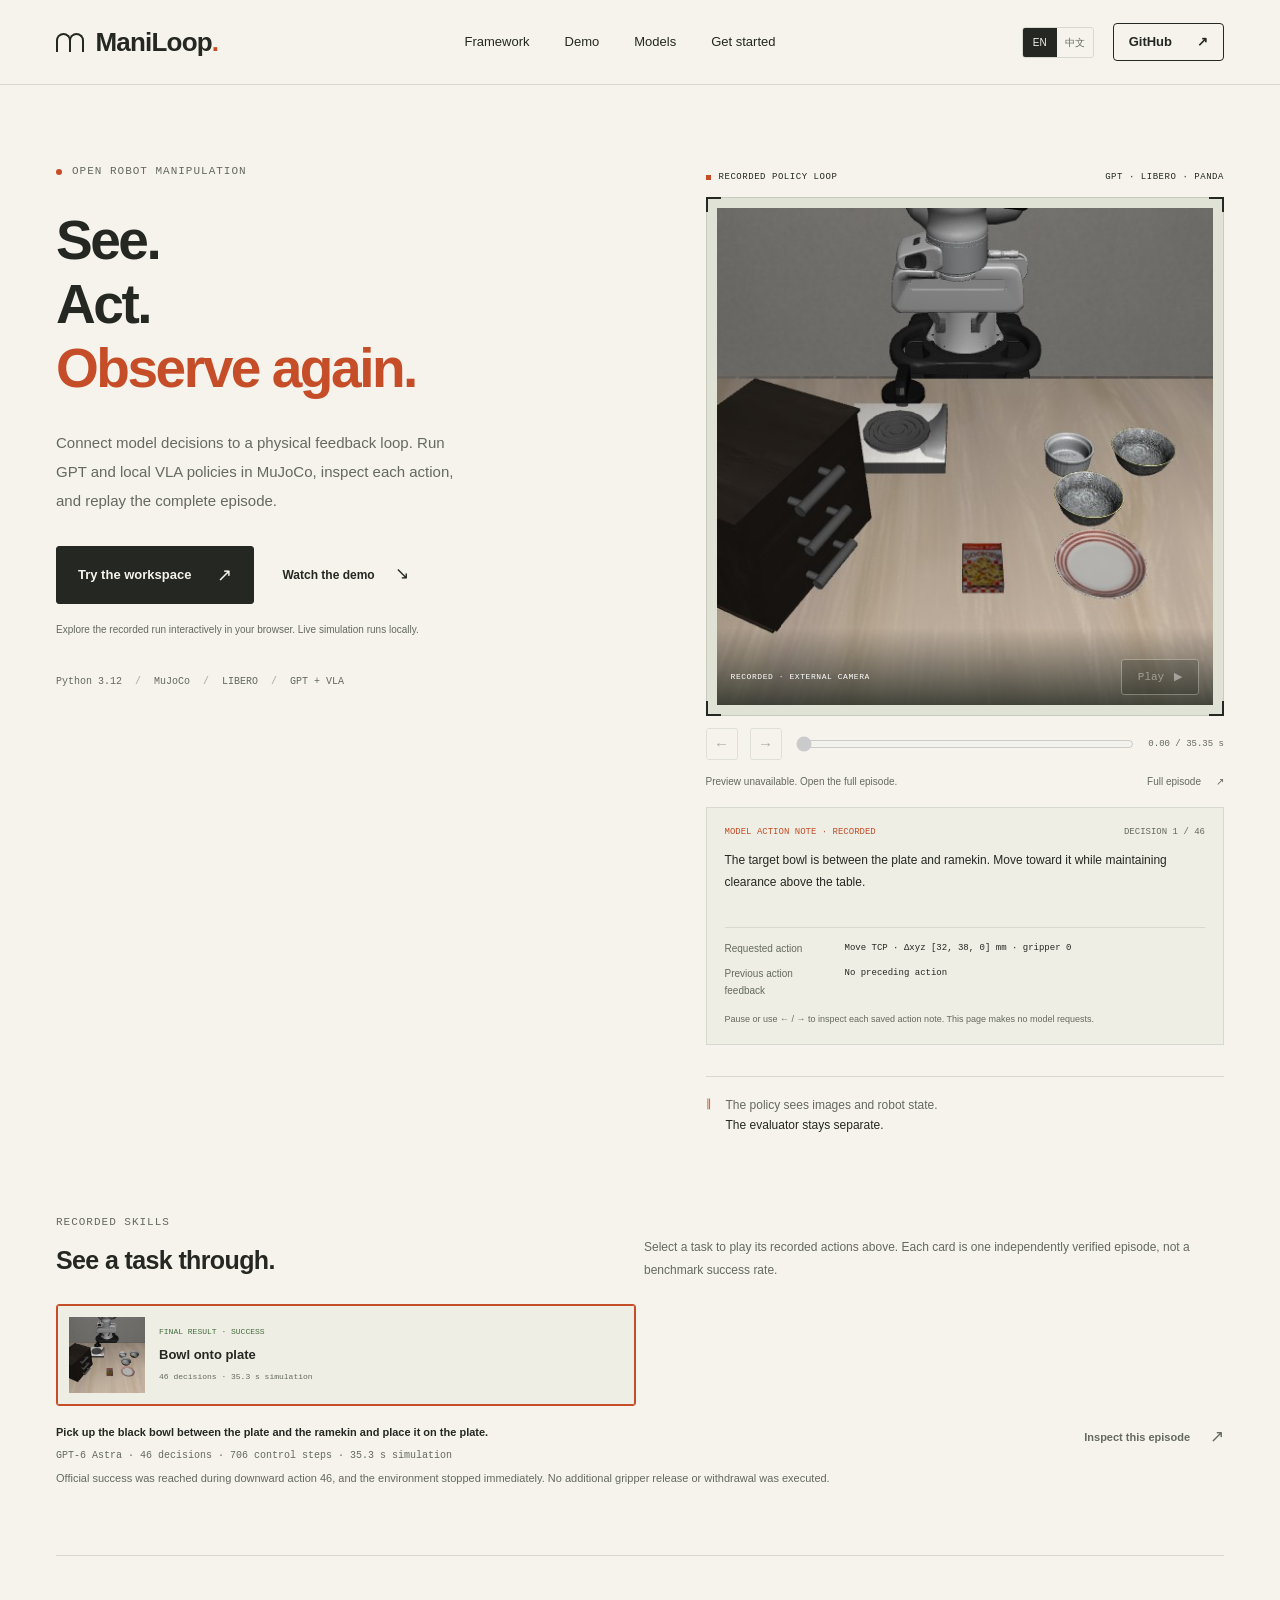
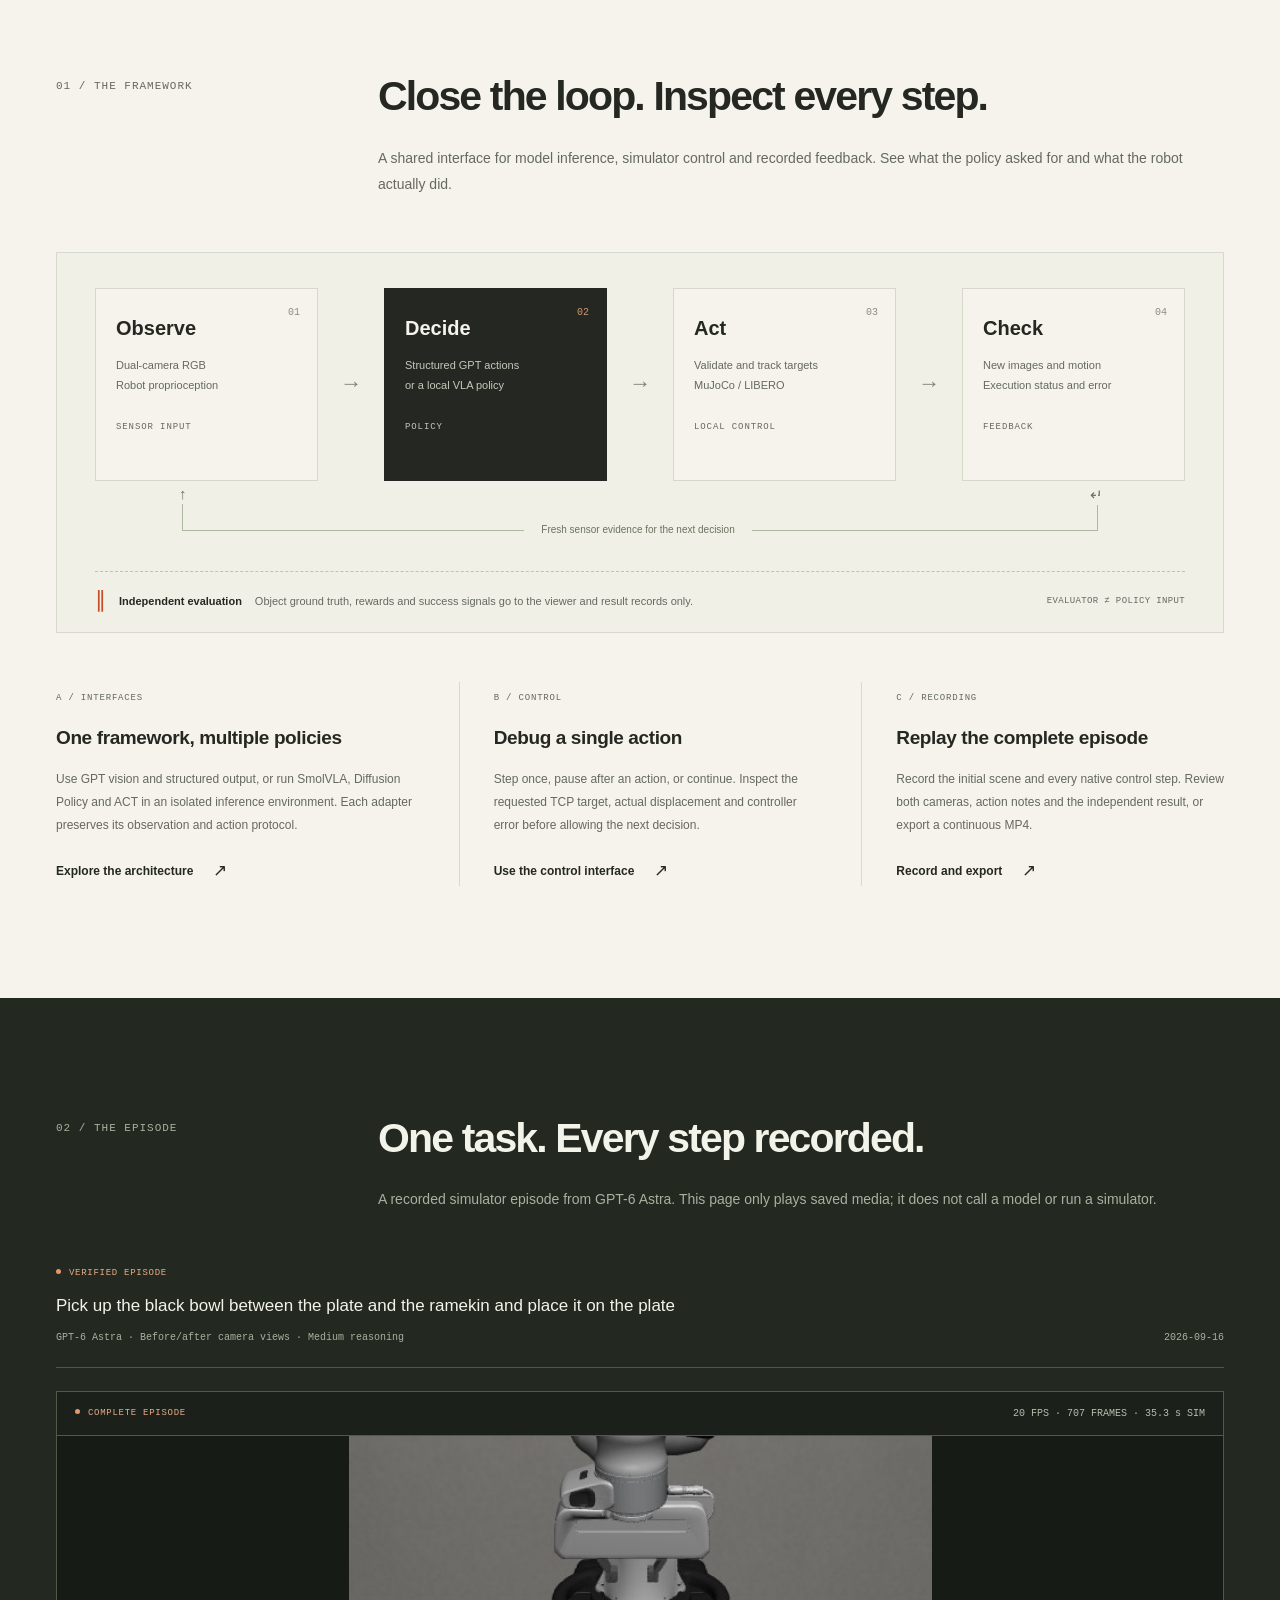
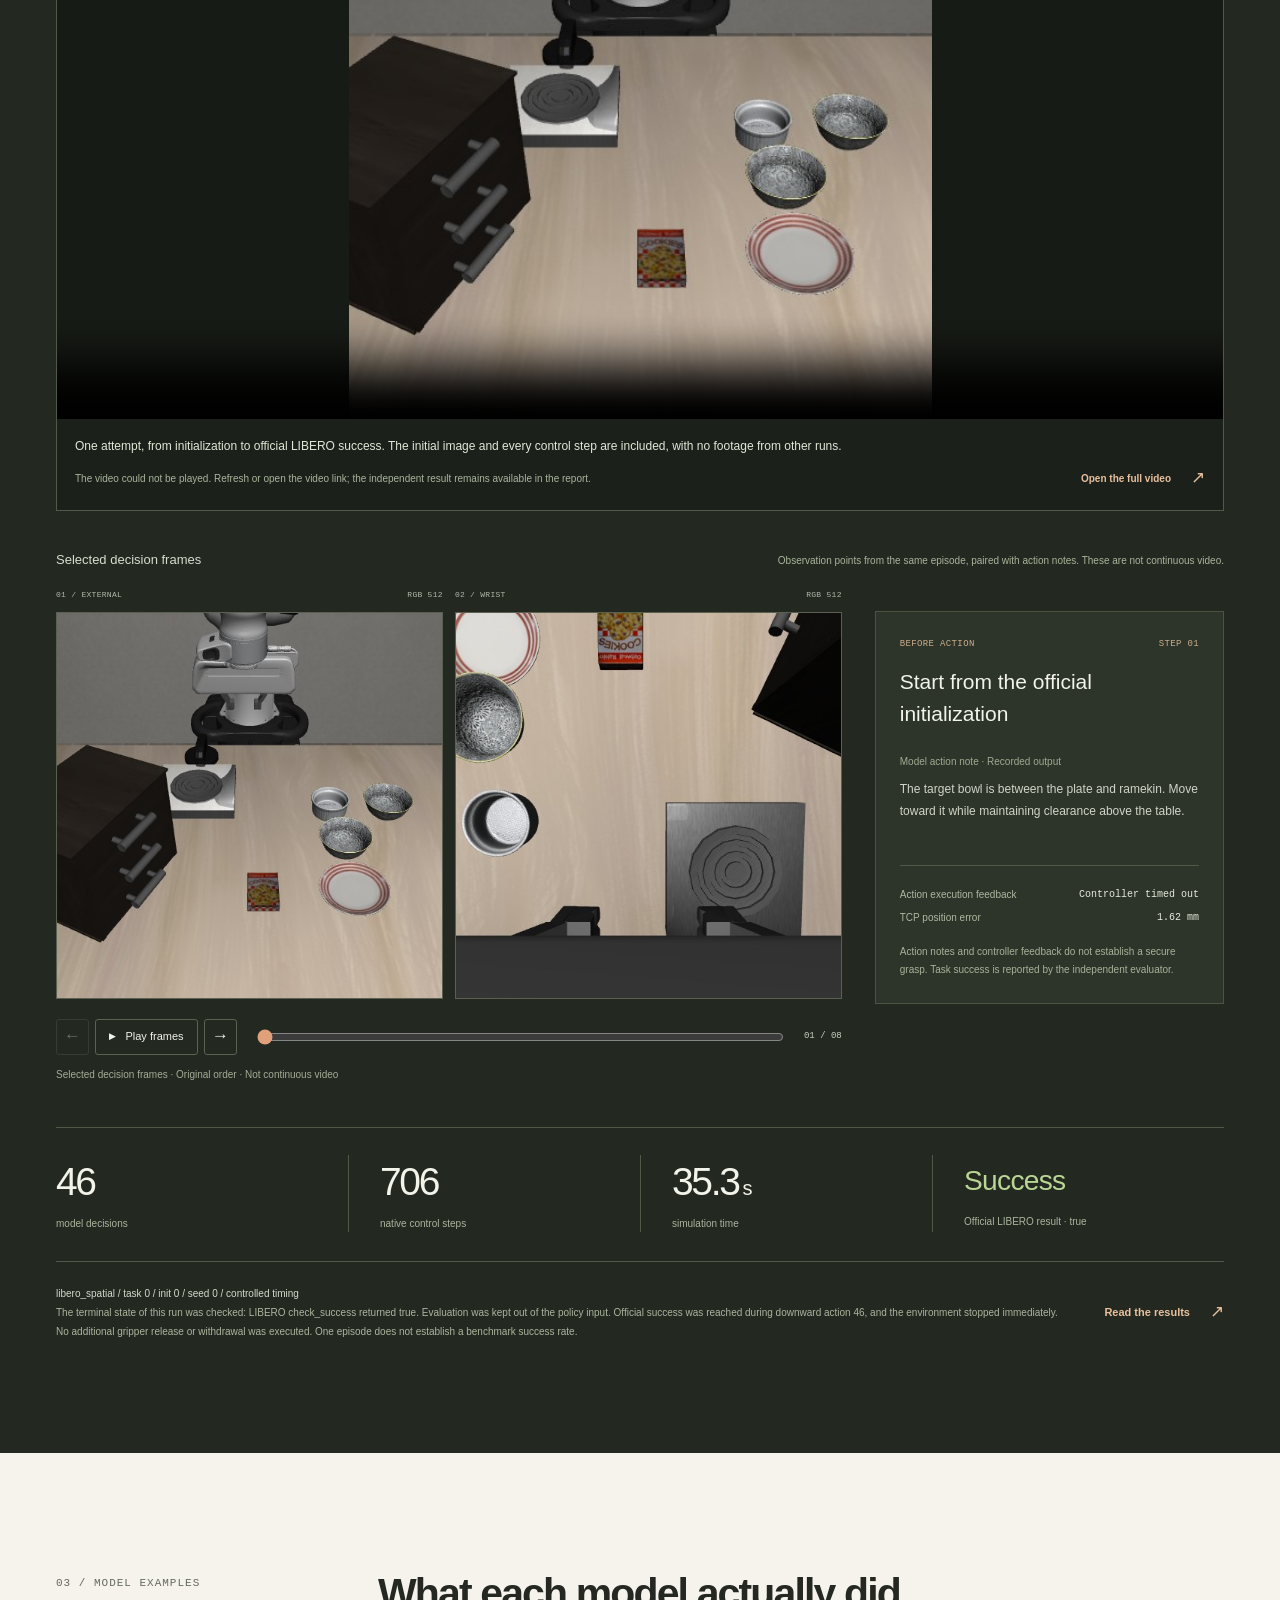
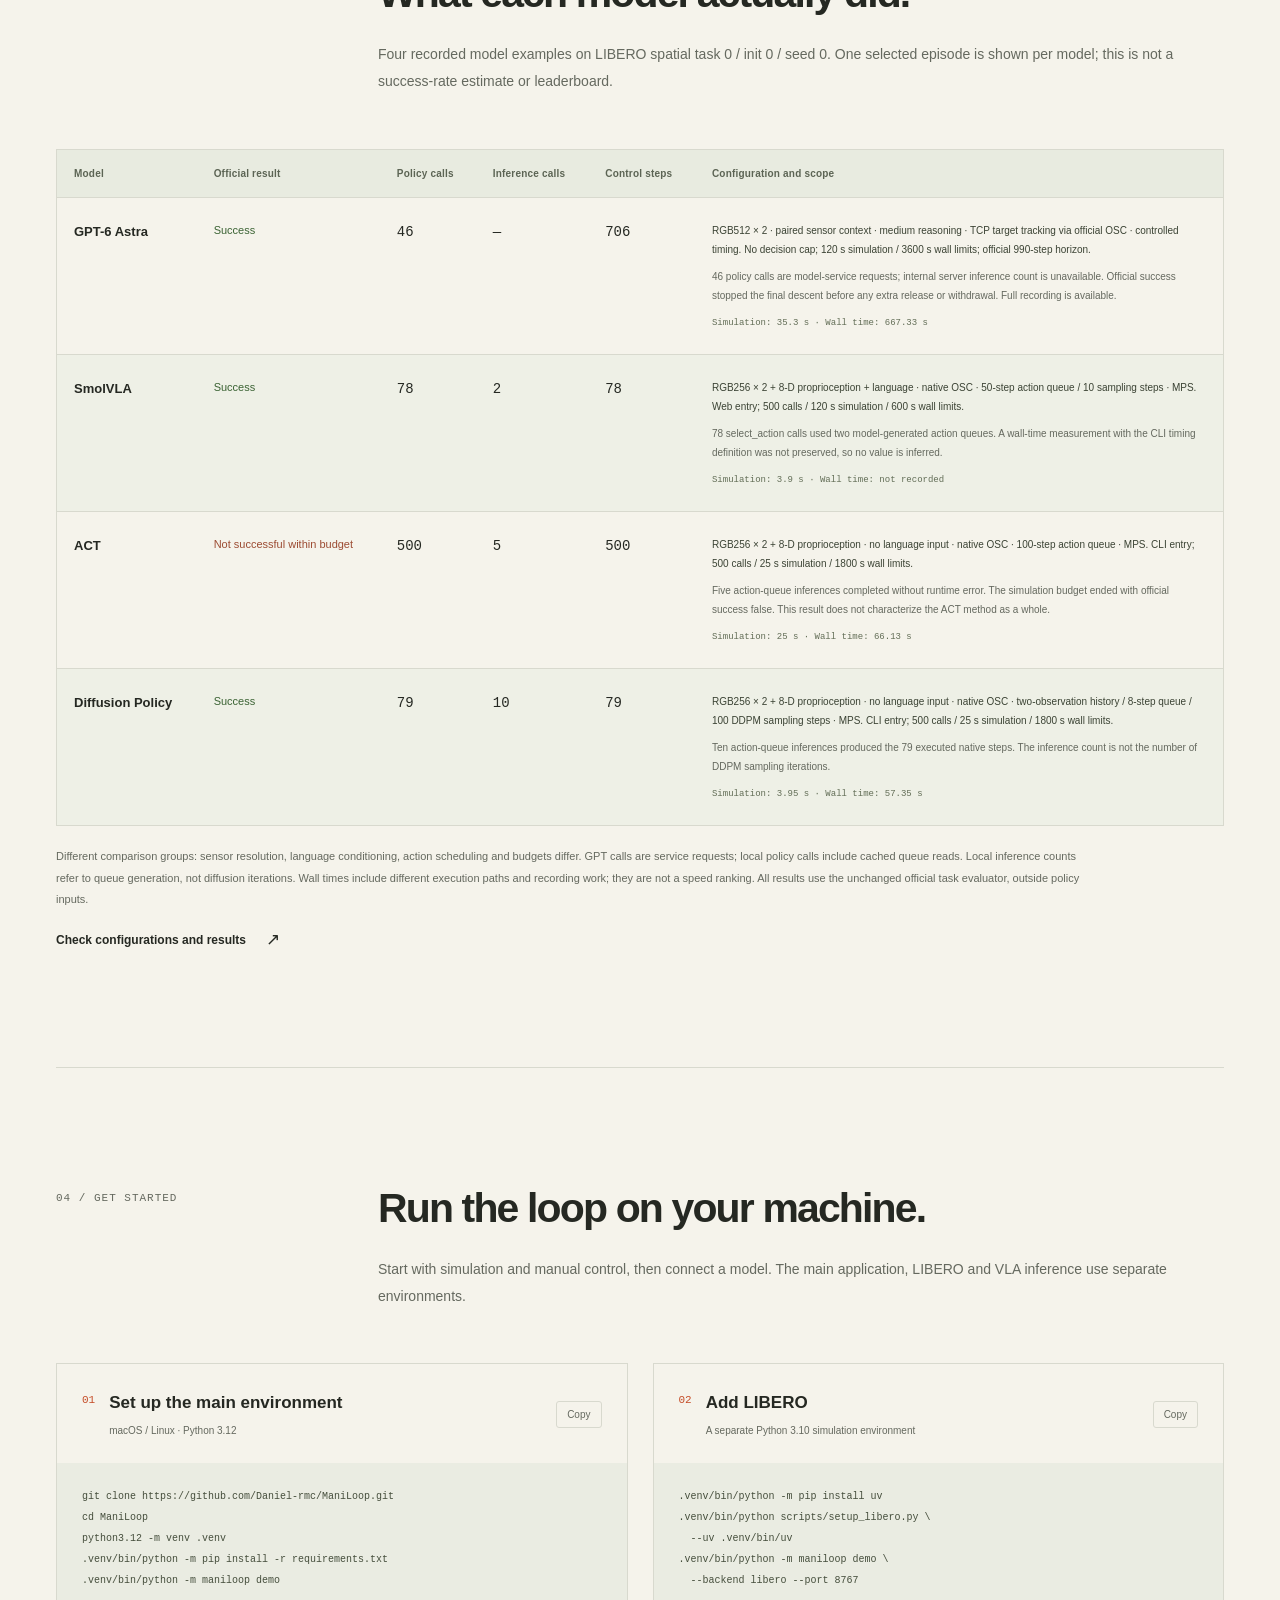
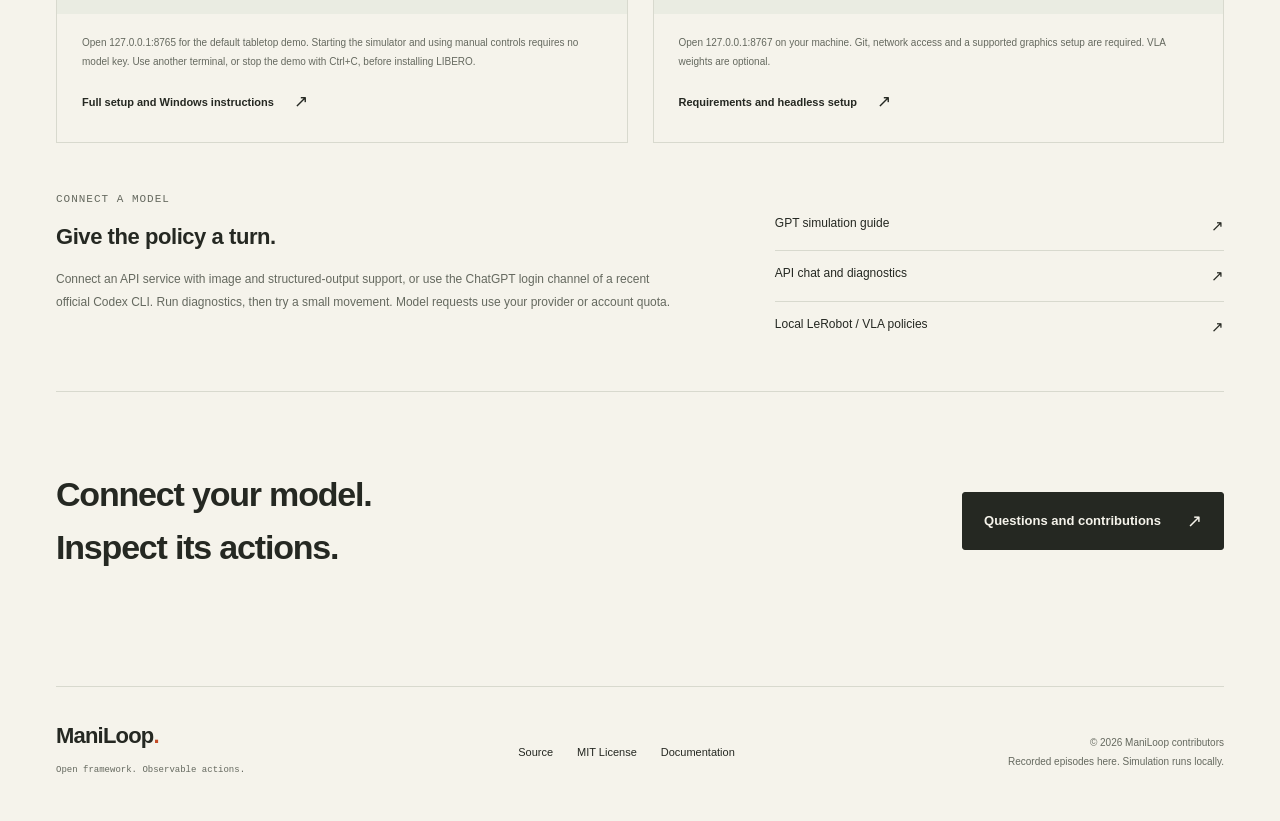
==== commit 31107ad9: "feat: play recorded policy loops on the project homepage" ====
--- a/index.html
+++ b/index.html
@@ -11,8 +11,9 @@
   <meta property="og:url" content="https://daniel-rmc.github.io/ManiLoop/">
   <title>ManiLoop — See. Act. Observe again.</title>
   <link rel="icon" href="assets/favicon.svg" type="image/svg+xml">
-  <link rel="stylesheet" href="styles.css?v=bilingual-workspace-1">
-  <script src="app.js?v=bilingual-workspace-1" defer></script>
+  <link rel="stylesheet" href="styles.css?v=recorded-skills-1">
+  <script src="app.js?v=recorded-skills-1" defer></script>
+  <script src="showcase.js?v=recorded-skills-2" defer></script>
 </head>
 <body>
   <a class="skip-link" href="#main" data-i18n="skip">Skip to content</a>
@@ -31,15 +32,28 @@
         <div class="tech-strip" aria-label="Technology stack" data-i18n-aria="tech_stack"><span>Python 3.12</span><span>MuJoCo</span><span>LIBERO</span><span>GPT + VLA</span></div>
       </div>
       <div class="hero-visual">
-        <div class="visual-heading"><span><span class="square-marker" aria-hidden="true"></span><span data-i18n="observation_label">OBSERVATION / 01</span></span><span>LIBERO · PANDA</span></div>
+        <div class="visual-heading"><span><span class="square-marker" aria-hidden="true"></span><span data-showcase-i18n="heading">RECORDED POLICY LOOP</span></span><span>GPT · LIBERO · PANDA</span></div>
         <div class="hero-image-frame">
           <img id="hero-image" src="assets/episodes/20260916-172331-d3bc5ef2/01-external.jpg" alt="A recorded LIBERO scene with the Panda arm, bowls and a plate" data-i18n-alt="hero_alt" width="512" height="512" fetchpriority="high">
+          <video id="hero-video" muted loop playsinline preload="metadata" aria-label="Recorded robot task preview" hidden></video>
           <span class="image-corner corner-tl" aria-hidden="true"></span><span class="image-corner corner-tr" aria-hidden="true"></span><span class="image-corner corner-bl" aria-hidden="true"></span><span class="image-corner corner-br" aria-hidden="true"></span>
-          <div class="image-overlay"><span data-i18n="external_camera">EXTERNAL CAMERA</span><span>512 × 512 / RGB</span></div>
+          <div class="image-overlay"><span data-showcase-i18n="recorded">RECORDED · EXTERNAL CAMERA</span><button id="hero-play-toggle" type="button" aria-pressed="false" disabled><span id="hero-play-label">Play</span><span id="hero-play-icon" aria-hidden="true">▶</span></button></div>
         </div>
-        <div class="visual-caption"><span data-i18n="real_image">An actual simulator frame</span><a href="#demo"><span data-i18n="browse_episode">Explore the episode</span><span aria-hidden="true">↓</span></a></div>
-        <div class="hero-note"><span class="note-index">01—</span><p><span data-i18n="sensor_note">The policy sees images and robot state.</span><br><strong data-i18n="score_note">The evaluator stays separate.</strong></p></div>
+        <div class="hero-scrub"><button id="hero-previous-decision" type="button" aria-label="Previous decision" disabled>←</button><button id="hero-next-decision" type="button" aria-label="Next decision" disabled>→</button><label class="visually-hidden" for="hero-progress" data-showcase-i18n="seek">Seek in the recorded preview</label><input id="hero-progress" type="range" min="0" max="1" value="0" step="0.05" disabled><span id="hero-time">0.00 / — s</span></div>
+        <div class="visual-caption"><span id="hero-playback-note" data-showcase-i18n="timing">Simulation time · Model waits omitted</span><a id="hero-full-video" href="#demo"><span data-showcase-i18n="full_video">Full episode</span><span aria-hidden="true">↗</span></a></div>
+        <div class="hero-decision" id="hero-decision" hidden>
+          <div class="hero-decision-heading"><span data-showcase-i18n="action_note">MODEL ACTION NOTE · RECORDED</span><strong id="hero-decision-number">—</strong></div>
+          <p id="hero-action-explanation"></p>
+          <dl class="hero-action-fields"><div><dt data-showcase-i18n="command">Requested action</dt><dd id="hero-action-command">—</dd></div><div><dt data-showcase-i18n="feedback">Previous action feedback</dt><dd id="hero-action-feedback">—</dd></div></dl>
+          <p class="hero-note-hint" data-showcase-i18n="pause_hint">Pause to read the model's saved action note. This page makes no model requests.</p>
+        </div>
+        <div class="hero-note"><span class="note-index">∥</span><p><span data-i18n="sensor_note">The policy sees images and robot state.</span><br><strong data-i18n="score_note">The evaluator stays separate.</strong></p></div>
       </div>
+    </section>
+    <section class="skill-gallery page-width" id="skills" aria-labelledby="skills-title" hidden>
+      <div class="skill-gallery-heading"><div><p class="eyebrow" data-showcase-i18n="gallery_eyebrow">RECORDED SKILLS</p><h2 id="skills-title" data-showcase-i18n="gallery_title">See a task through.</h2></div><p data-showcase-i18n="gallery_description">Select a task to play its recorded actions above. Each card is one independently verified episode, not a benchmark success rate.</p></div>
+      <div class="skill-cards" id="skill-cards" role="group" aria-label="Select a recorded task"></div>
+      <div class="skill-selected-detail"><div><strong id="hero-task-name"></strong><p id="hero-task-summary"></p><p id="hero-outcome-note"></p></div><a id="hero-workspace-link" class="text-link" href="playground/?lang=en" hidden><span data-showcase-i18n="workspace">Inspect this episode</span><span aria-hidden="true">↗</span></a></div>
     </section>
     <section id="framework" class="framework-section page-width section-space" aria-labelledby="framework-title">
       <div class="section-heading"><p class="eyebrow" data-i18n="framework_eyebrow">01 / THE FRAMEWORK</p><div><h2 id="framework-title" data-i18n="framework_title">Close the loop. Inspect every step.</h2><p class="section-intro" data-i18n="framework_intro">A shared interface for model inference, simulator control and recorded feedback. See what the policy asked for and what the robot actually did.</p></div></div>
--- a/styles.css
+++ b/styles.css
@@ -64,8 +64,43 @@
 .visual-heading > span:first-child { display: inline-flex; align-items: center; gap: 8px; }
 .square-marker { width: 5px; height: 5px; background: var(--accent); display: inline-block; }
 .hero-image-frame { position: relative; padding: 10px; background: #dfe2d5; border: 1px solid #c7cbbd; }
-.hero-image-frame > img { display: block; width: 100%; height: auto; aspect-ratio: 1; object-fit: cover; background: #dfe2d5; }
+.hero-image-frame > img, .hero-image-frame > video { display: block; width: 100%; height: auto; aspect-ratio: 1; object-fit: contain; background: #dfe2d5; }
 .image-overlay { position: absolute; bottom: 10px; left: 10px; right: 10px; padding: 31px 14px 10px; display: flex; justify-content: space-between; color: white; background: linear-gradient(transparent, rgba(24, 30, 24, .75)); font: 8px/1.7 var(--mono); letter-spacing: .07em; }
+.image-overlay { align-items: center; gap: 10px; }
+#hero-play-toggle { display: inline-flex; align-items: center; justify-content: center; gap: 10px; min-height: 36px; min-width: 78px; padding: 5px 11px; border: 1px solid #d6d9cc; border-radius: 3px; color: white; background: rgba(24, 30, 24, .62); font: 11px/1.5 var(--mono); }
+#hero-play-toggle:hover:not(:disabled) { background: var(--accent); }
+.hero-scrub { display: flex; align-items: center; gap: 12px; margin-top: 12px; }
+.hero-scrub button { flex-shrink: 0; width: 32px; height: 32px; background: transparent; border: 1px solid #b9bdae; color: var(--ink); border-radius: 3px; }
+.hero-scrub button:hover:not(:disabled) { border-color: var(--accent); color: var(--accent); }
+#hero-progress { width: 100%; min-width: 0; accent-color: var(--accent); height: 20px; }
+#hero-time { flex-shrink: 0; color: var(--muted); font: 9px/1.8 var(--mono); }
+.hero-decision { margin-top: 17px; background: #eeeee4; border: 1px solid var(--line); padding: 17px 18px; }
+.hero-decision-heading { display: flex; justify-content: space-between; gap: 10px; color: var(--accent); font: 9px/1.7 var(--mono); }
+.hero-decision-heading strong { white-space: nowrap; font-weight: 500; color: var(--muted); }
+#hero-action-explanation { margin-top: 10px; min-height: 5.3em; font-size: 12px; line-height: 1.8; }
+.hero-action-fields { display: grid; gap: 8px; margin: 13px 0 0; padding-top: 12px; border-top: 1px solid var(--line); font-size: 10px; }
+.hero-action-fields div { display: grid; grid-template-columns: 110px 1fr; gap: 10px; }
+.hero-action-fields dt { color: var(--muted); }
+.hero-action-fields dd { margin: 0; overflow-wrap: anywhere; font: 9px/1.8 var(--mono); }
+.hero-note-hint { margin-top: 12px; color: var(--muted); font-size: 9px; line-height: 1.8; }
+.skill-gallery { padding-bottom: 68px; }
+.skill-gallery-heading { display: flex; justify-content: space-between; align-items: end; gap: 35px; margin-bottom: 22px; }
+.skill-gallery-heading h2 { margin-top: 8px; font-size: 25px; font-weight: 580; letter-spacing: -.025em; }
+.skill-gallery-heading > p { max-width: 580px; color: var(--muted); font-size: 12px; line-height: 1.9; }
+.skill-cards { display: grid; grid-template-columns: repeat(auto-fit, minmax(245px, 1fr)); gap: 14px; }
+.skill-card { display: flex; align-items: center; gap: 14px; padding: 12px; max-width: 580px; width: 100%; text-align: left; border: 1px solid var(--line); border-radius: 3px; color: var(--ink); background: #eeeee5; }
+.skill-card:hover { border-color: var(--accent); }
+.skill-card[aria-pressed="true"] { border-color: var(--accent); box-shadow: inset 0 0 0 1px var(--accent); }
+.skill-card > img { width: 76px; height: 76px; flex-shrink: 0; object-fit: cover; }
+.skill-card-copy { display: flex; flex-direction: column; gap: 6px; min-width: 0; }
+.skill-card-result { color: #446c3c; font: 8px/1.6 var(--mono); }
+.skill-card-title { font-size: 13px; line-height: 1.5; font-weight: 600; }
+.skill-card-meta { color: var(--muted); font: 8px/1.7 var(--mono); }
+.skill-selected-detail { display: flex; justify-content: space-between; align-items: start; gap: 30px; margin-top: 17px; color: var(--muted); font-size: 11px; }
+.skill-selected-detail strong { font-weight: 550; color: var(--ink); }
+#hero-task-summary { margin-top: 4px; font: 10px/1.9 var(--mono); }
+#hero-outcome-note { margin-top: 4px; }
+#hero-workspace-link { flex-shrink: 0; font-size: 11px; }
 .image-corner { position: absolute; width: 15px; height: 15px; border-color: var(--ink); border-style: solid; z-index: 1; }
 .corner-tl { top: -1px; left: -1px; border-width: 2px 0 0 2px; }
 .corner-tr { top: -1px; right: -1px; border-width: 2px 2px 0 0; }
@@ -422,6 +457,17 @@
 html[lang="en"] .loop-node h3 { font-size: 20px; }
 html[lang="en"] .run-metrics .metric-result strong { font-size: clamp(20px, 2.2vw, 29px); line-height: 1.85; }
 @media (max-width: 560px) {
+  .skill-gallery { padding-bottom: 45px; }
+  .skill-gallery-heading, .skill-selected-detail { display: block; }
+  .skill-gallery-heading > p { margin-top: 12px; font-size: 11px; }
+  .skill-cards { grid-template-columns: 1fr; }
+  #hero-workspace-link { margin-top: 12px; }
+  .hero-scrub { gap: 8px; }
+  #hero-time { font-size: 8px; }
+  .hero-decision { padding: 14px; }
+  .hero-decision-heading { font-size: 8px; }
+  .hero-action-fields div { grid-template-columns: 90px 1fr; }
+  #hero-action-explanation { min-height: 0; }
   html[lang="en"] .hero h1 { font-size: clamp(42px, 11.4vw, 60px); }
   html[lang="en"] .section-heading h2 { font-size: 28px; }
   html[lang="en"] .hero-actions { gap: 19px; }
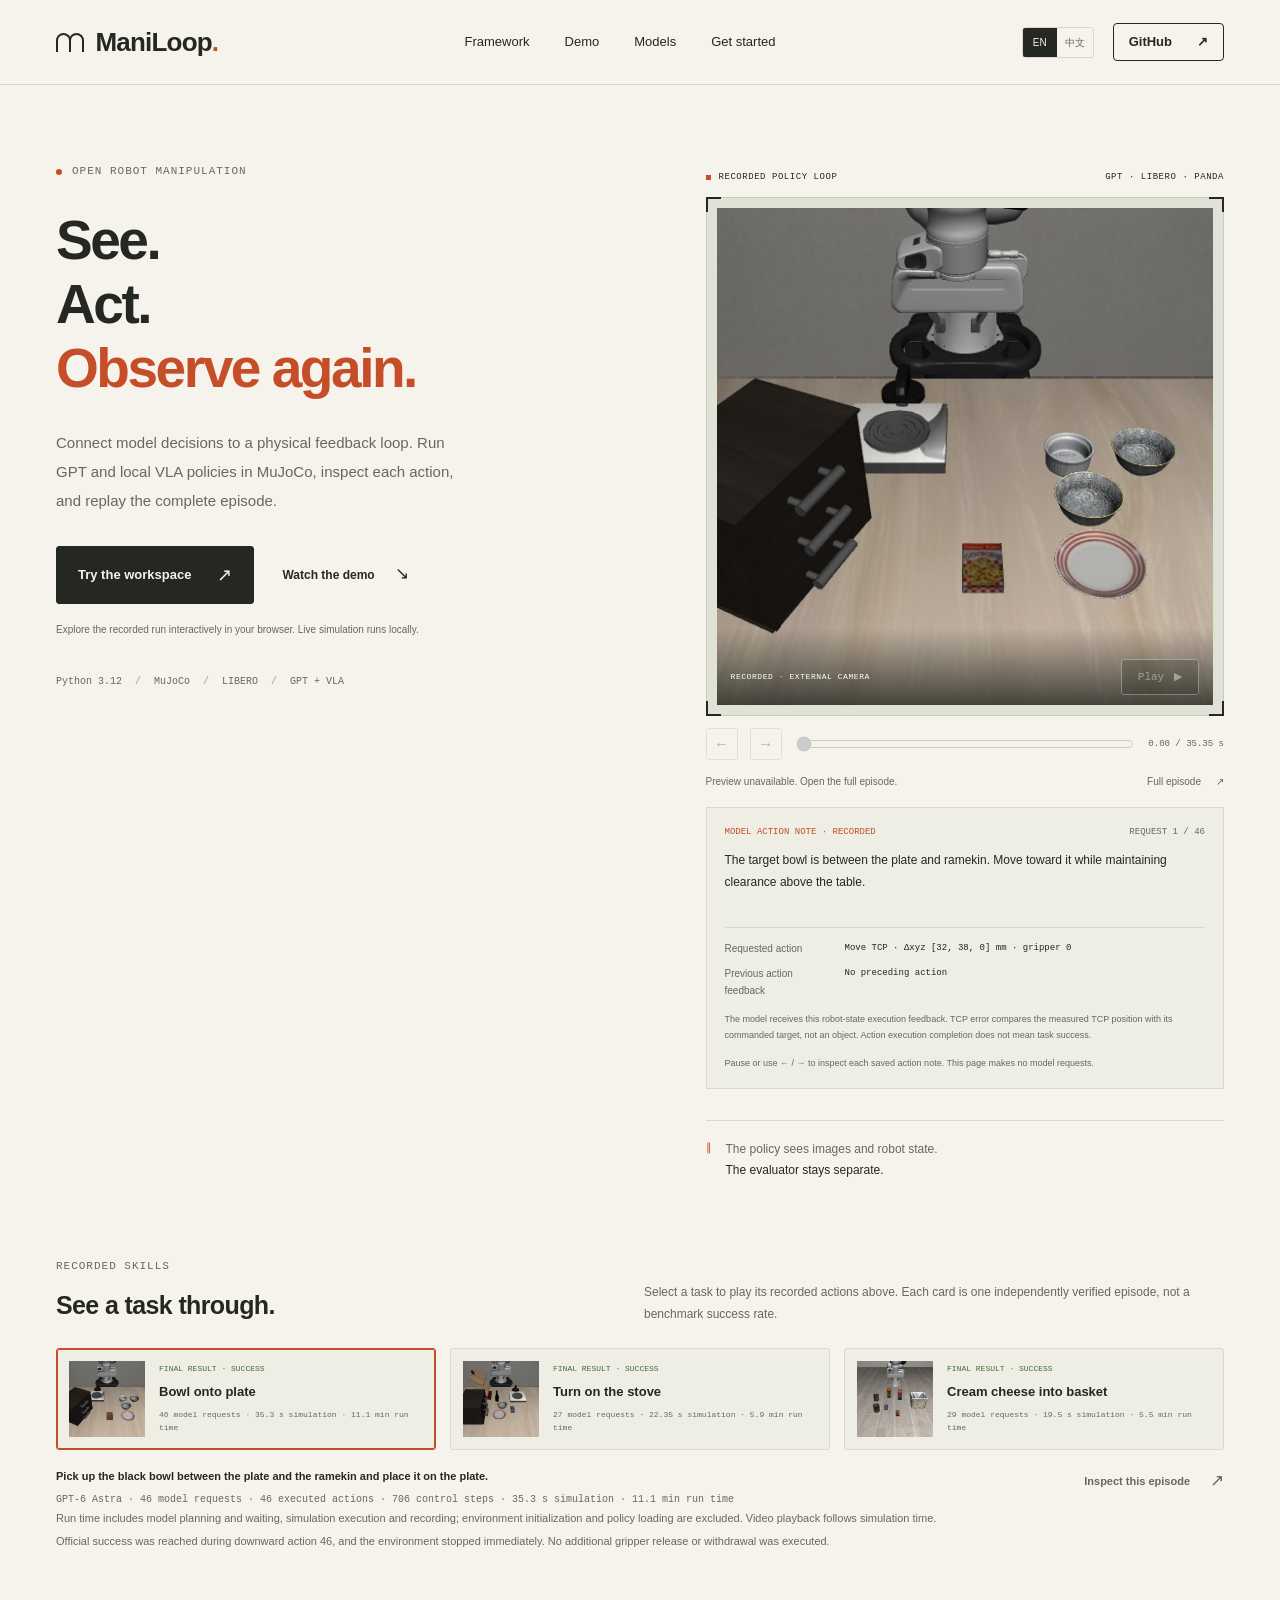
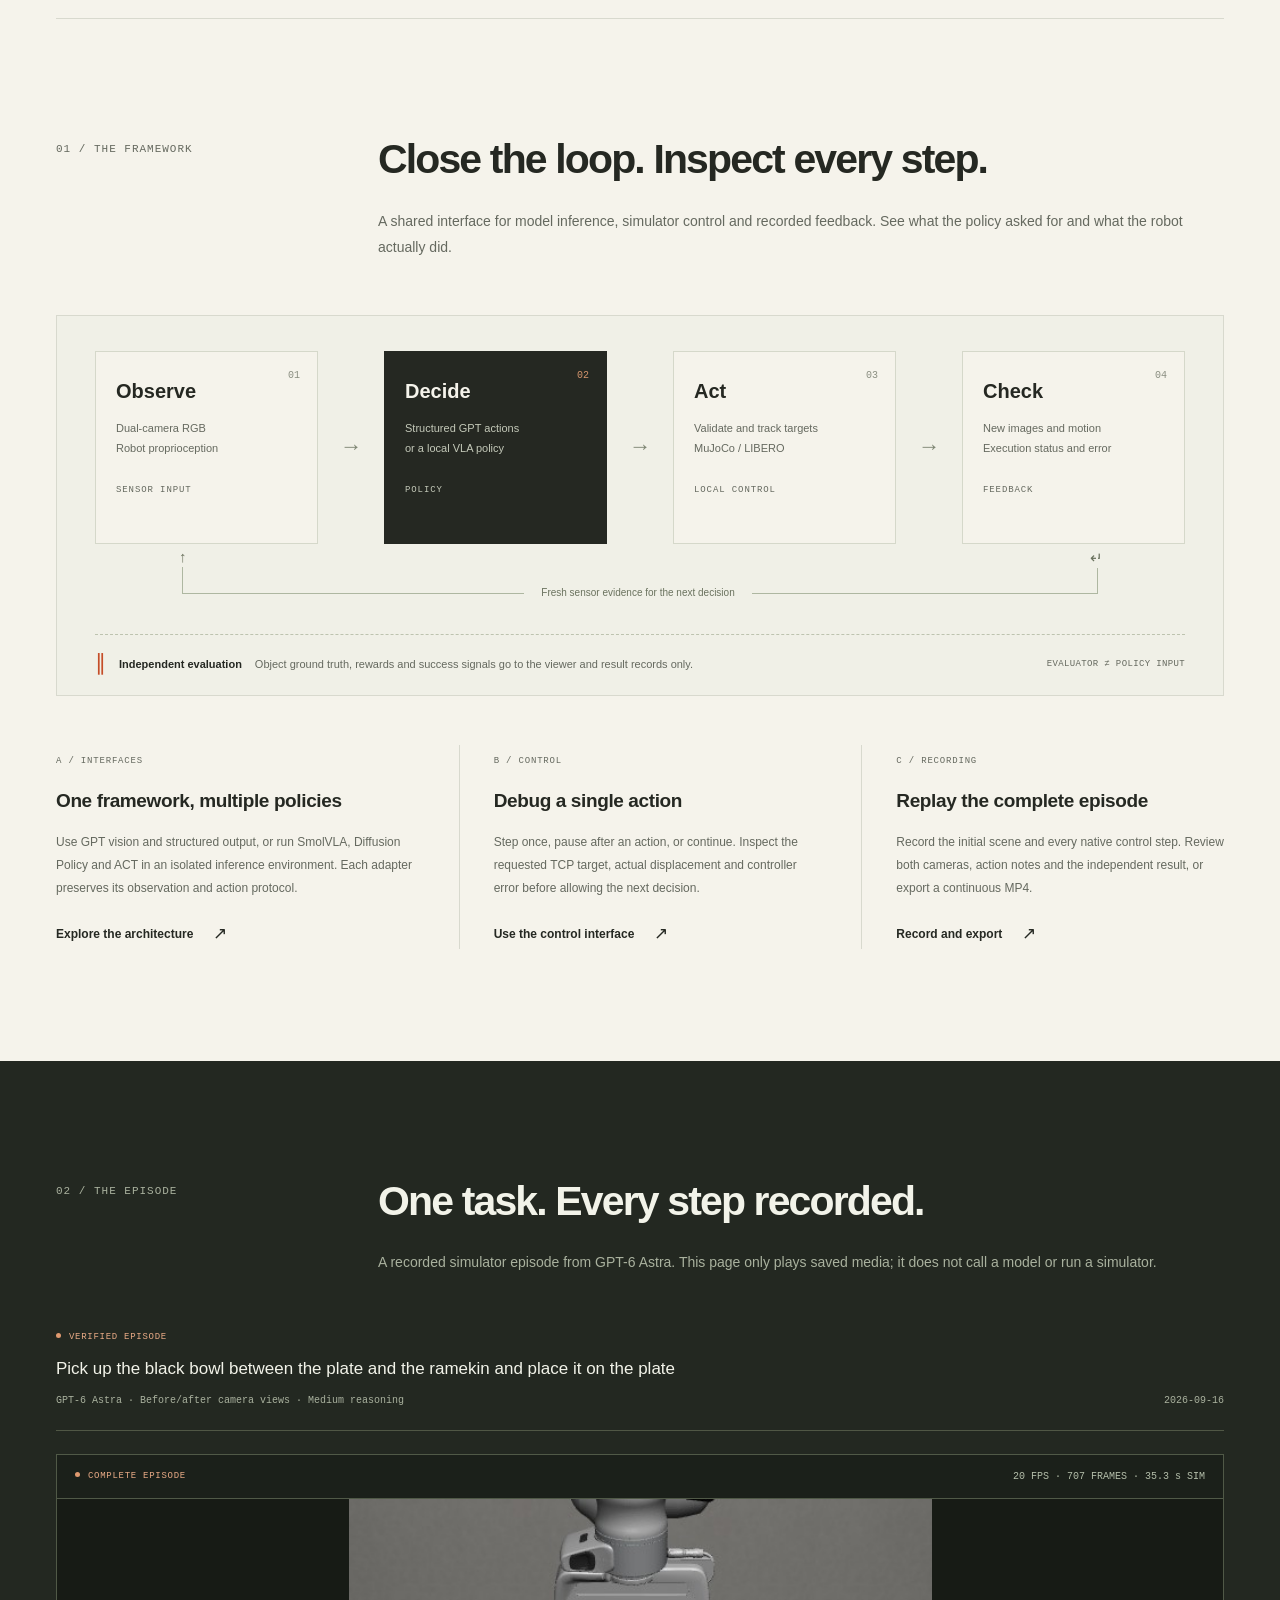
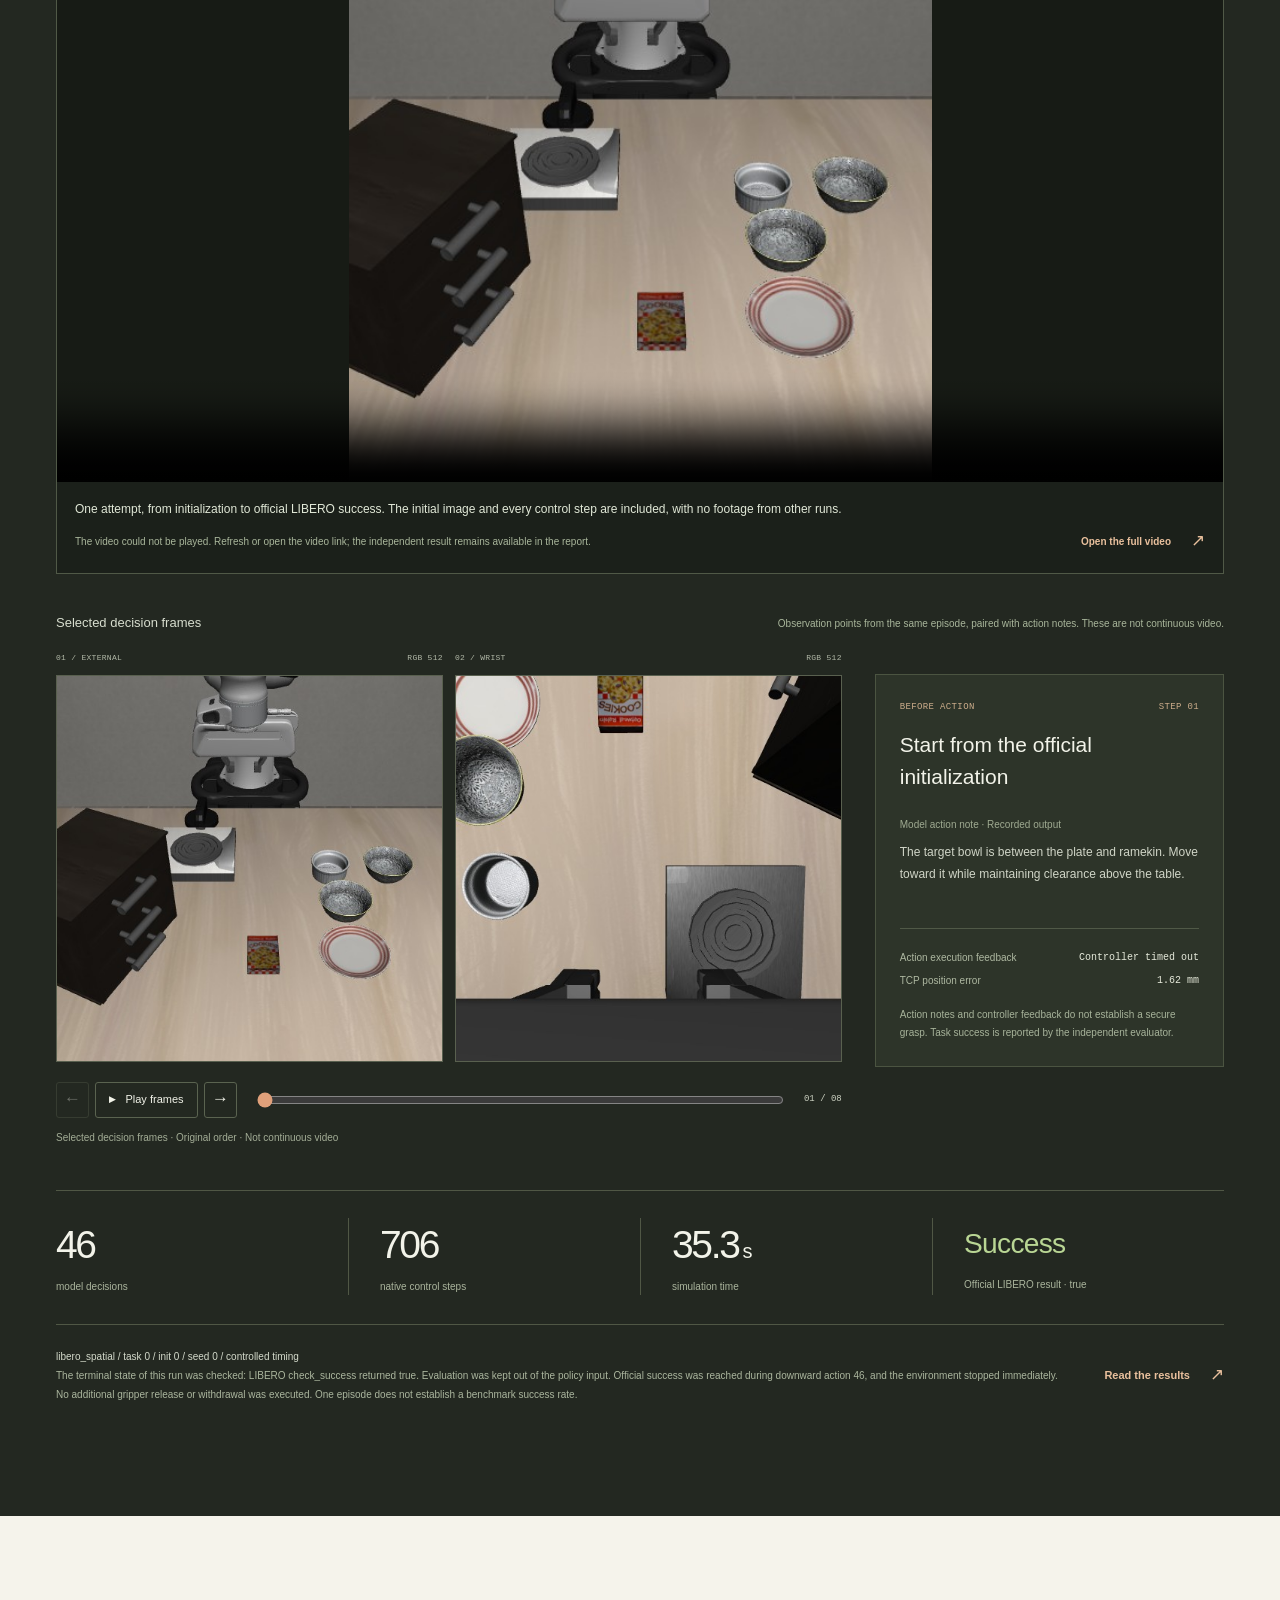
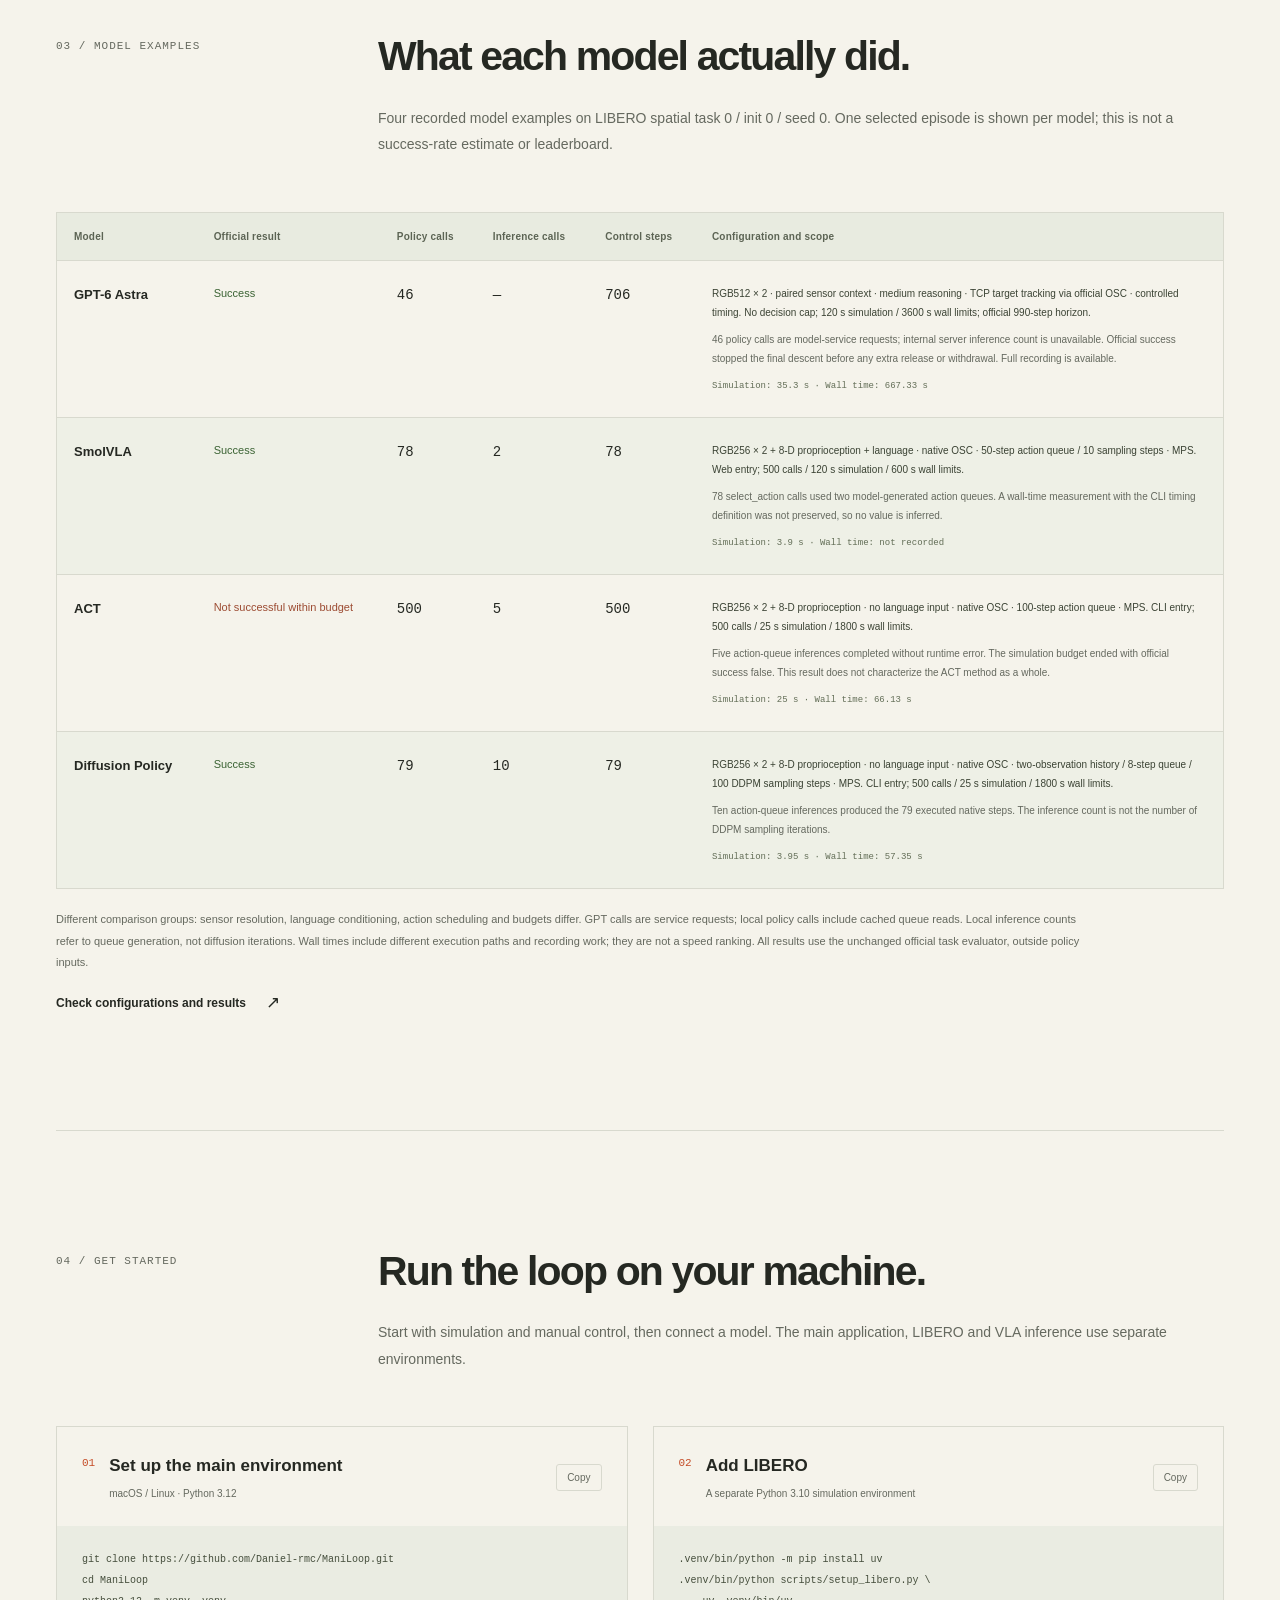
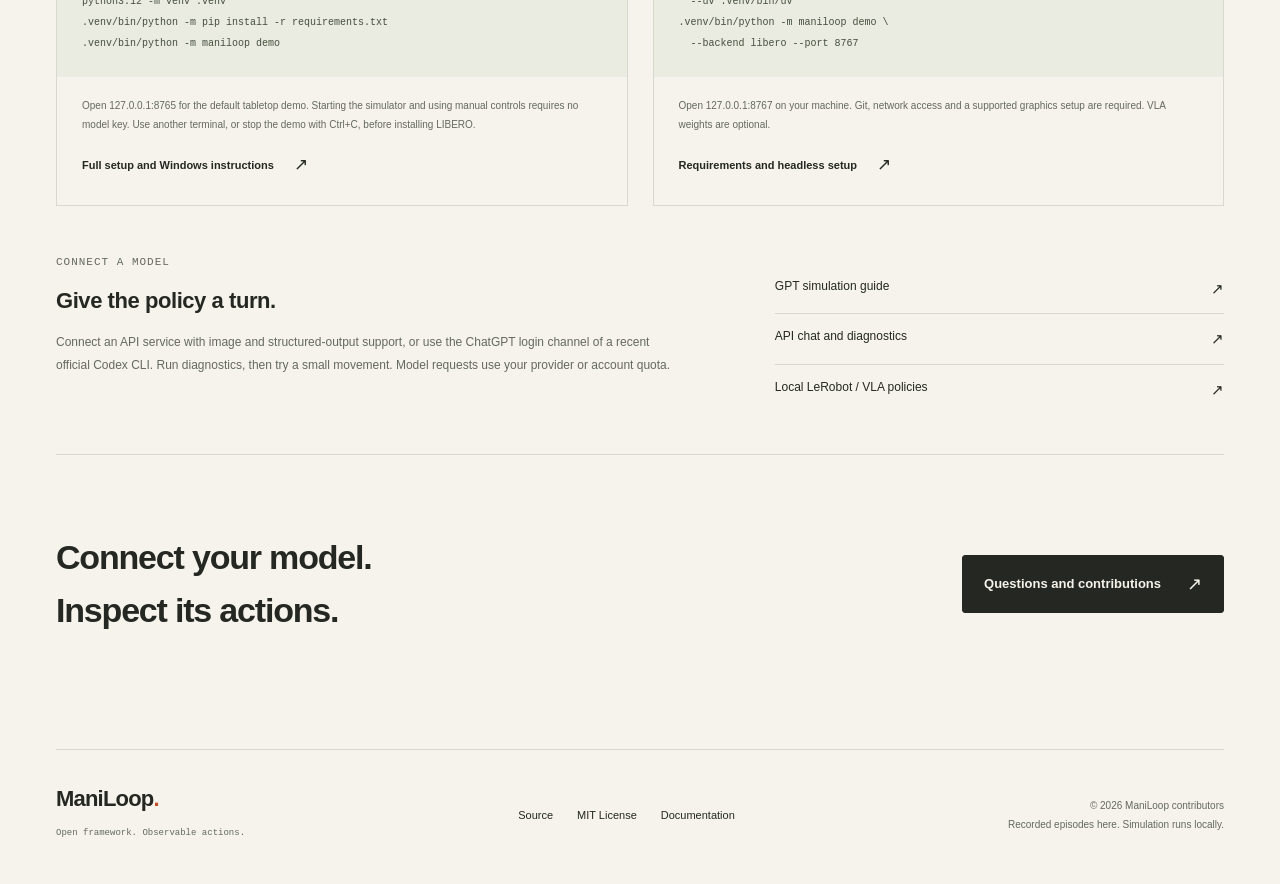
==== commit 1ae9cc4b: "feat: add verified stove and basket policy demos" ====
--- a/index.html
+++ b/index.html
@@ -13,7 +13,7 @@
   <link rel="icon" href="assets/favicon.svg" type="image/svg+xml">
   <link rel="stylesheet" href="styles.css?v=recorded-skills-1">
   <script src="app.js?v=recorded-skills-1" defer></script>
-  <script src="showcase.js?v=recorded-skills-2" defer></script>
+  <script src="showcase.js?v=recorded-skills-4" defer></script>
 </head>
 <body>
   <a class="skip-link" href="#main" data-i18n="skip">Skip to content</a>
@@ -45,6 +45,7 @@
           <div class="hero-decision-heading"><span data-showcase-i18n="action_note">MODEL ACTION NOTE · RECORDED</span><strong id="hero-decision-number">—</strong></div>
           <p id="hero-action-explanation"></p>
           <dl class="hero-action-fields"><div><dt data-showcase-i18n="command">Requested action</dt><dd id="hero-action-command">—</dd></div><div><dt data-showcase-i18n="feedback">Previous action feedback</dt><dd id="hero-action-feedback">—</dd></div></dl>
+          <p class="hero-note-hint" data-showcase-i18n="feedback_hint">The model receives this robot-state execution feedback. TCP error compares the measured TCP position with its commanded target, not an object. Action execution completion does not mean task success.</p>
           <p class="hero-note-hint" data-showcase-i18n="pause_hint">Pause to read the model's saved action note. This page makes no model requests.</p>
         </div>
         <div class="hero-note"><span class="note-index">∥</span><p><span data-i18n="sensor_note">The policy sees images and robot state.</span><br><strong data-i18n="score_note">The evaluator stays separate.</strong></p></div>
@@ -53,7 +54,7 @@
     <section class="skill-gallery page-width" id="skills" aria-labelledby="skills-title" hidden>
       <div class="skill-gallery-heading"><div><p class="eyebrow" data-showcase-i18n="gallery_eyebrow">RECORDED SKILLS</p><h2 id="skills-title" data-showcase-i18n="gallery_title">See a task through.</h2></div><p data-showcase-i18n="gallery_description">Select a task to play its recorded actions above. Each card is one independently verified episode, not a benchmark success rate.</p></div>
       <div class="skill-cards" id="skill-cards" role="group" aria-label="Select a recorded task"></div>
-      <div class="skill-selected-detail"><div><strong id="hero-task-name"></strong><p id="hero-task-summary"></p><p id="hero-outcome-note"></p></div><a id="hero-workspace-link" class="text-link" href="playground/?lang=en" hidden><span data-showcase-i18n="workspace">Inspect this episode</span><span aria-hidden="true">↗</span></a></div>
+      <div class="skill-selected-detail"><div><strong id="hero-task-name"></strong><p id="hero-task-summary"></p><p id="hero-wall-note" data-showcase-i18n="wall_scope">Run time includes model planning and waiting, simulation execution and recording; environment initialization and policy loading are excluded. Video playback follows simulation time.</p><p id="hero-outcome-note"></p></div><a id="hero-workspace-link" class="text-link" href="playground/?lang=en" hidden><span data-showcase-i18n="workspace">Inspect this episode</span><span aria-hidden="true">↗</span></a></div>
     </section>
     <section id="framework" class="framework-section page-width section-space" aria-labelledby="framework-title">
       <div class="section-heading"><p class="eyebrow" data-i18n="framework_eyebrow">01 / THE FRAMEWORK</p><div><h2 id="framework-title" data-i18n="framework_title">Close the loop. Inspect every step.</h2><p class="section-intro" data-i18n="framework_intro">A shared interface for model inference, simulator control and recorded feedback. See what the policy asked for and what the robot actually did.</p></div></div>
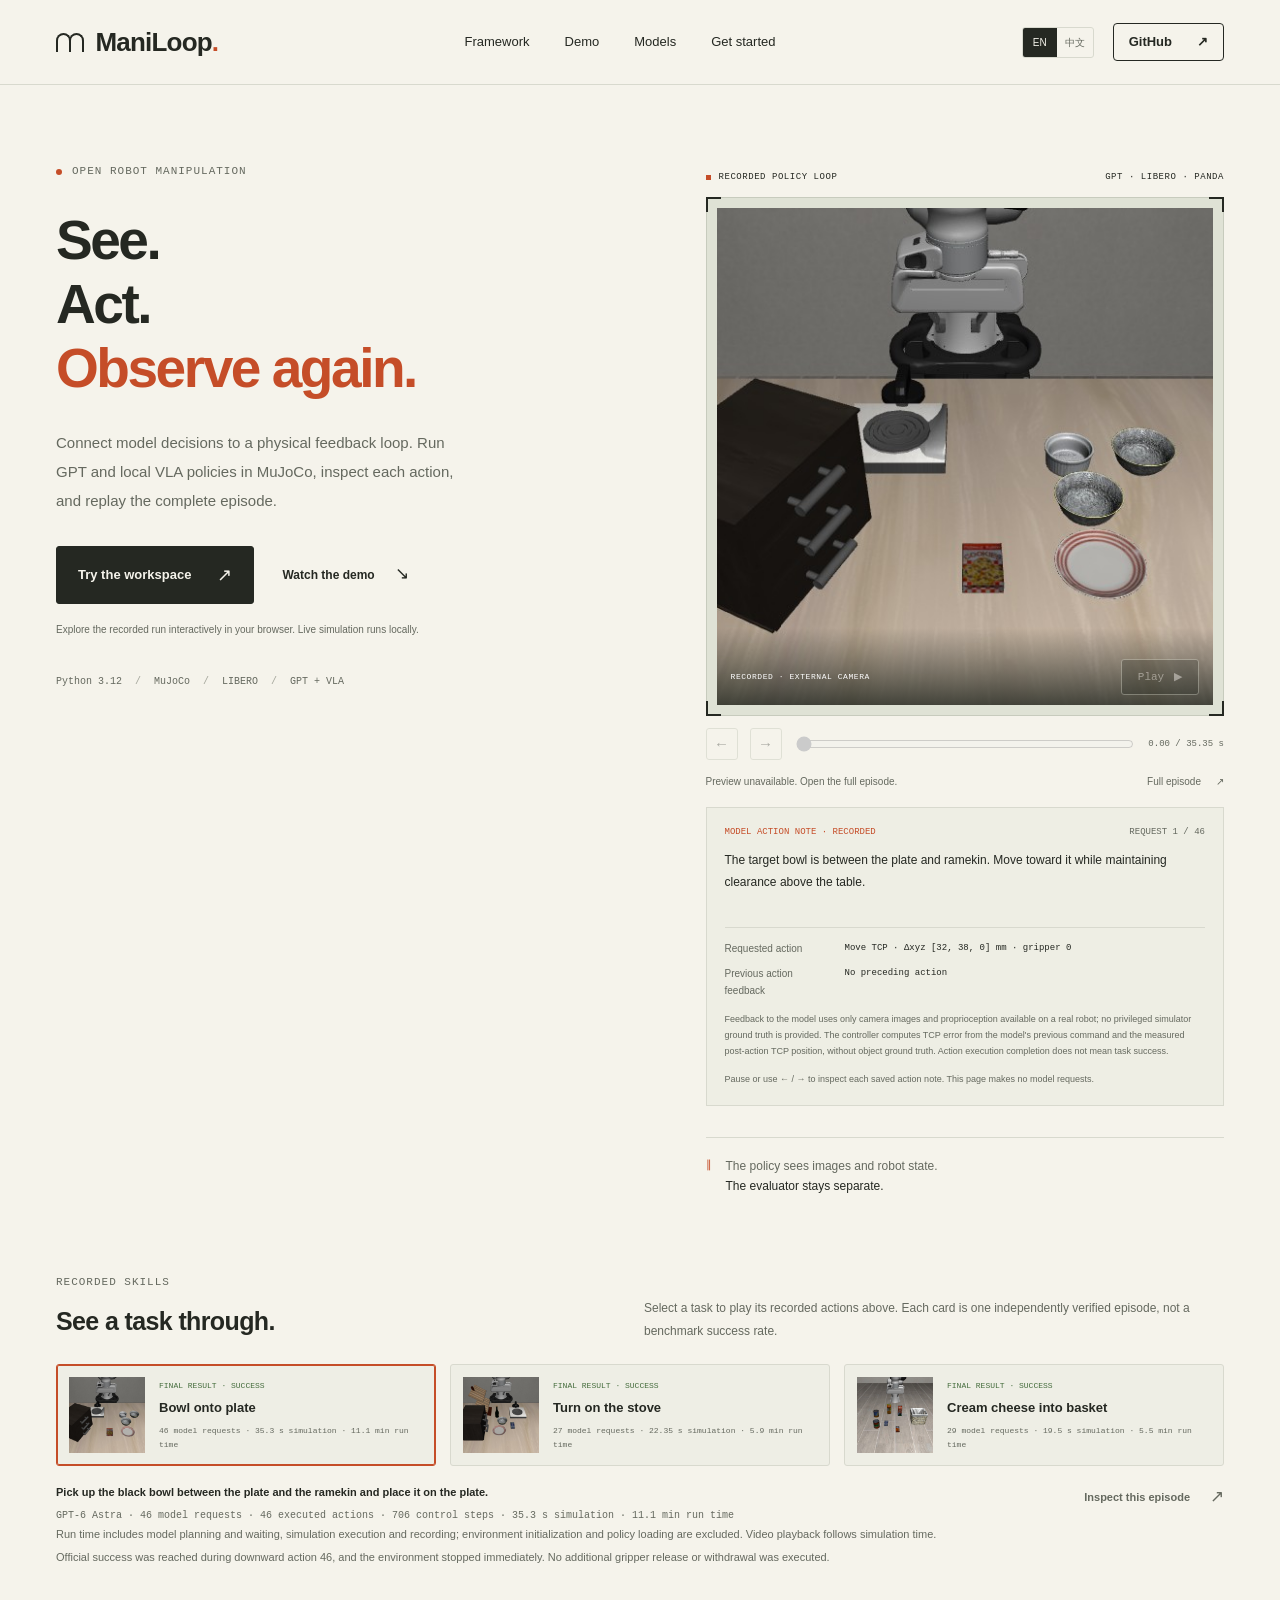
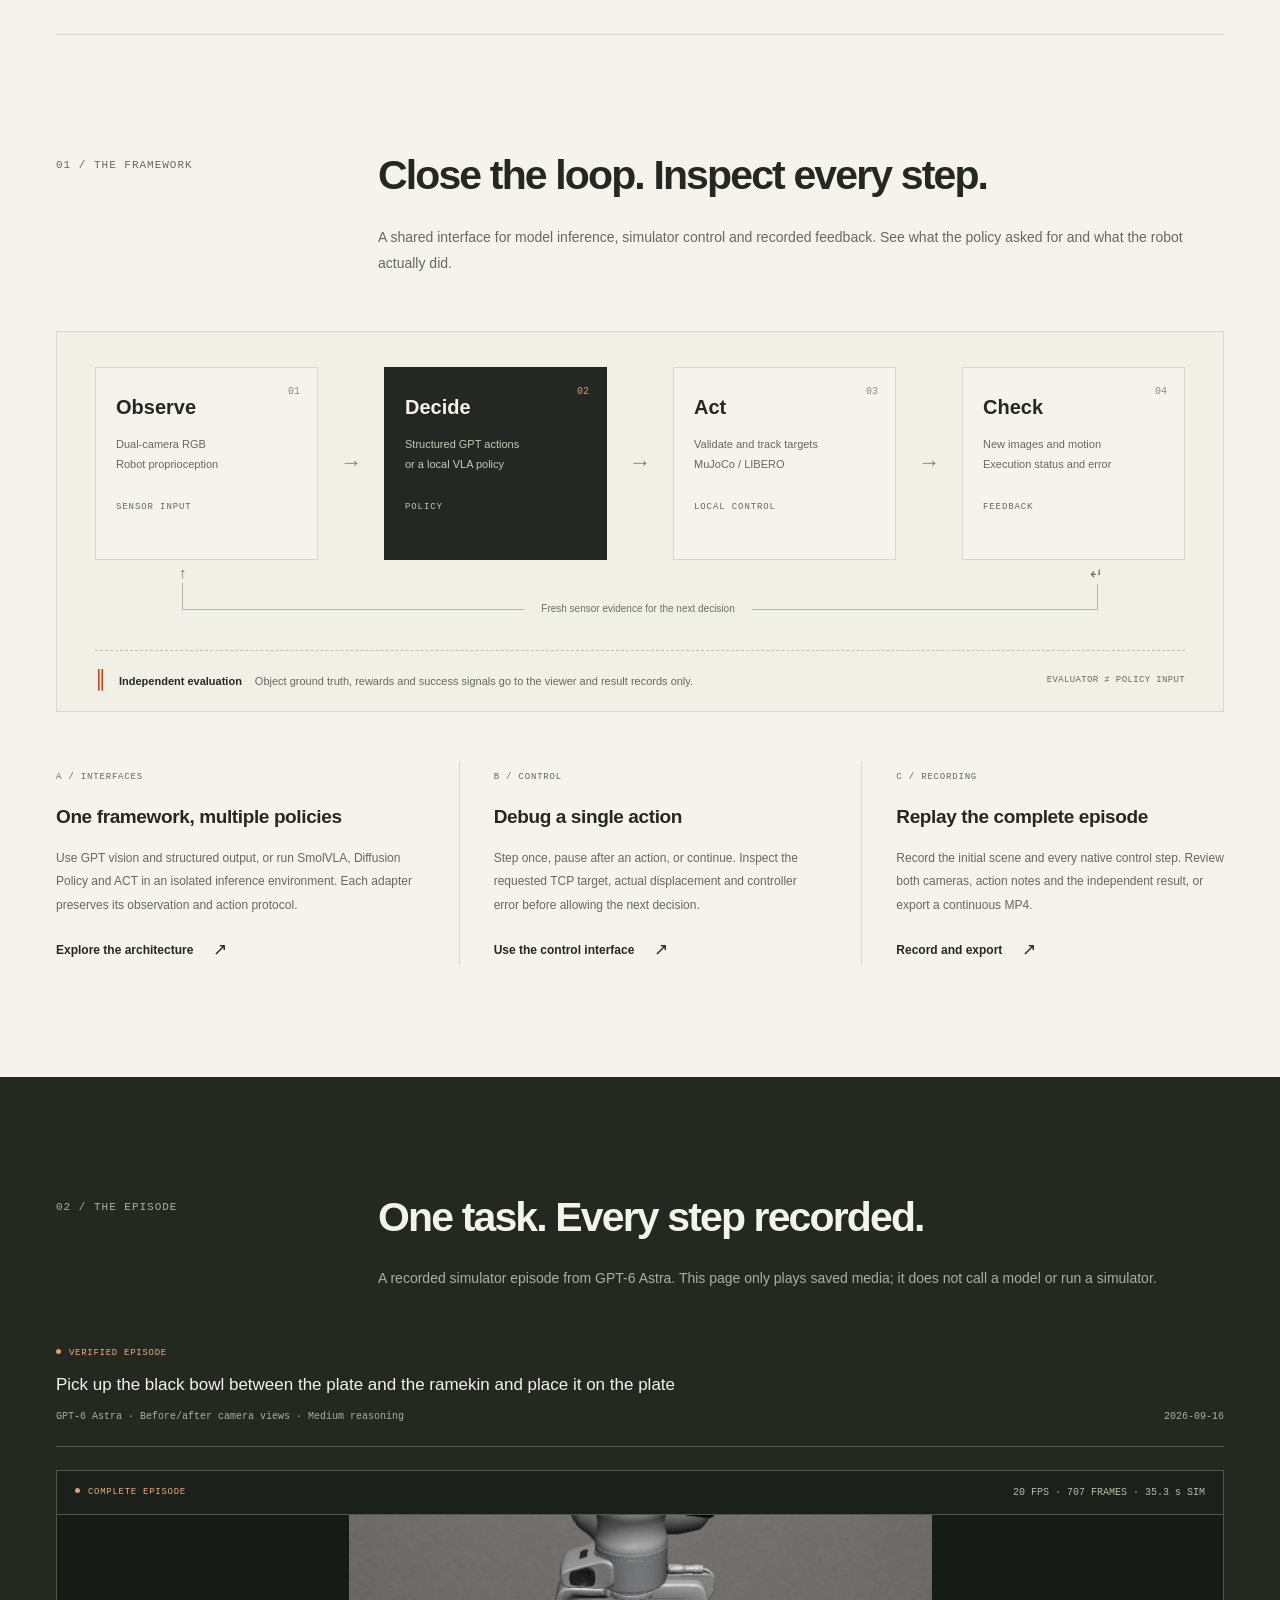
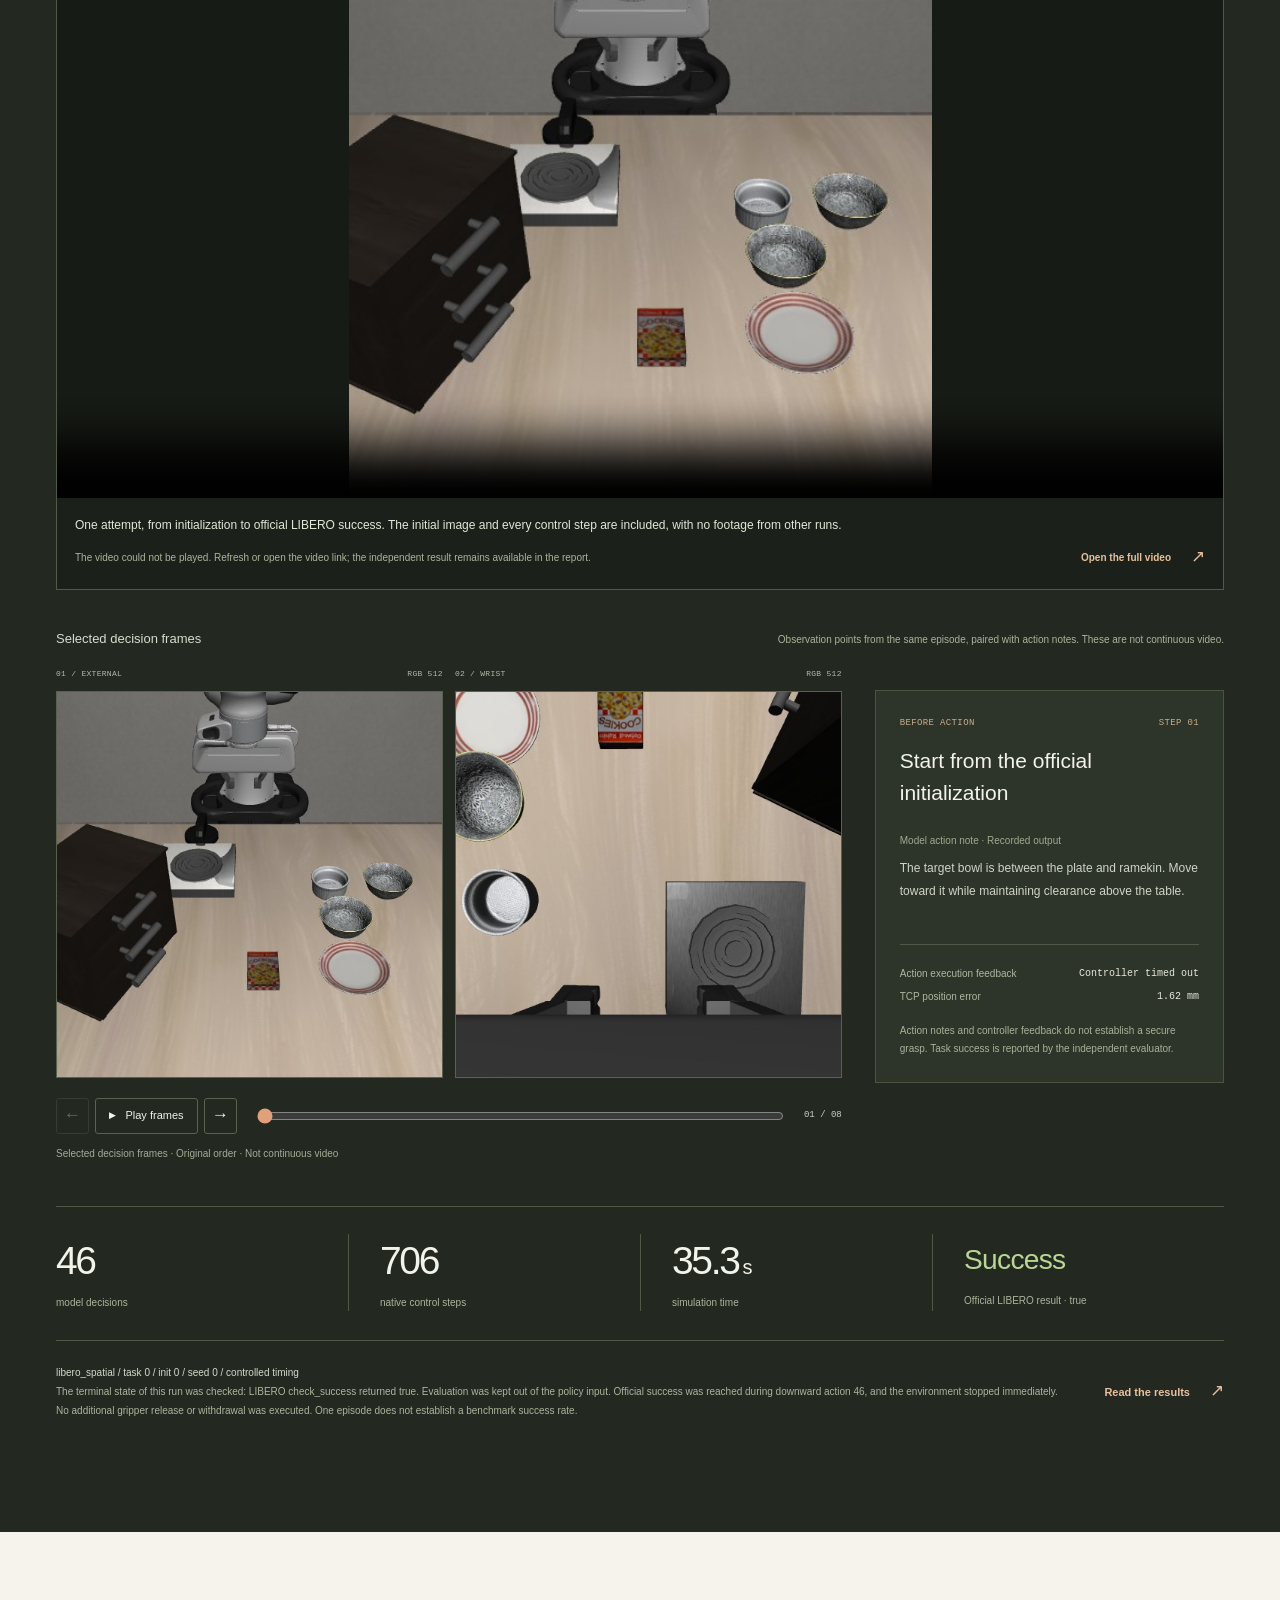
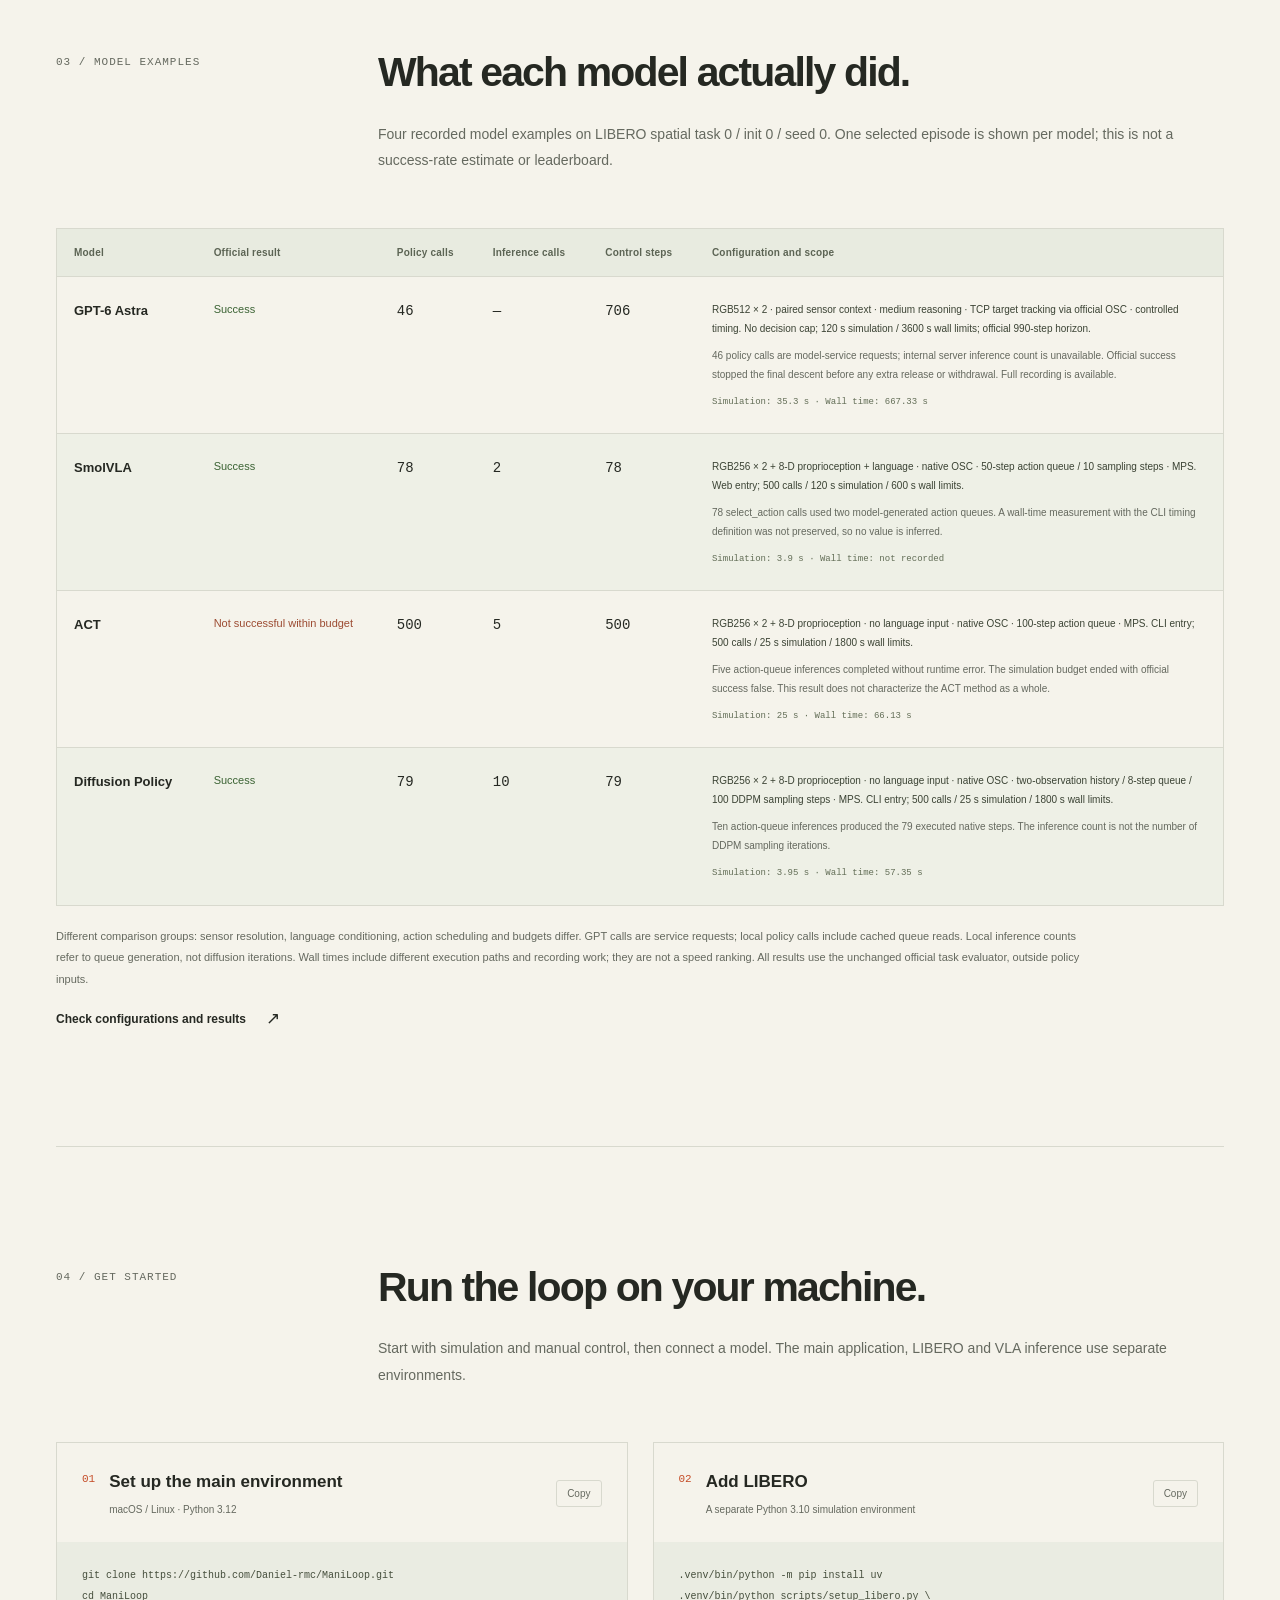
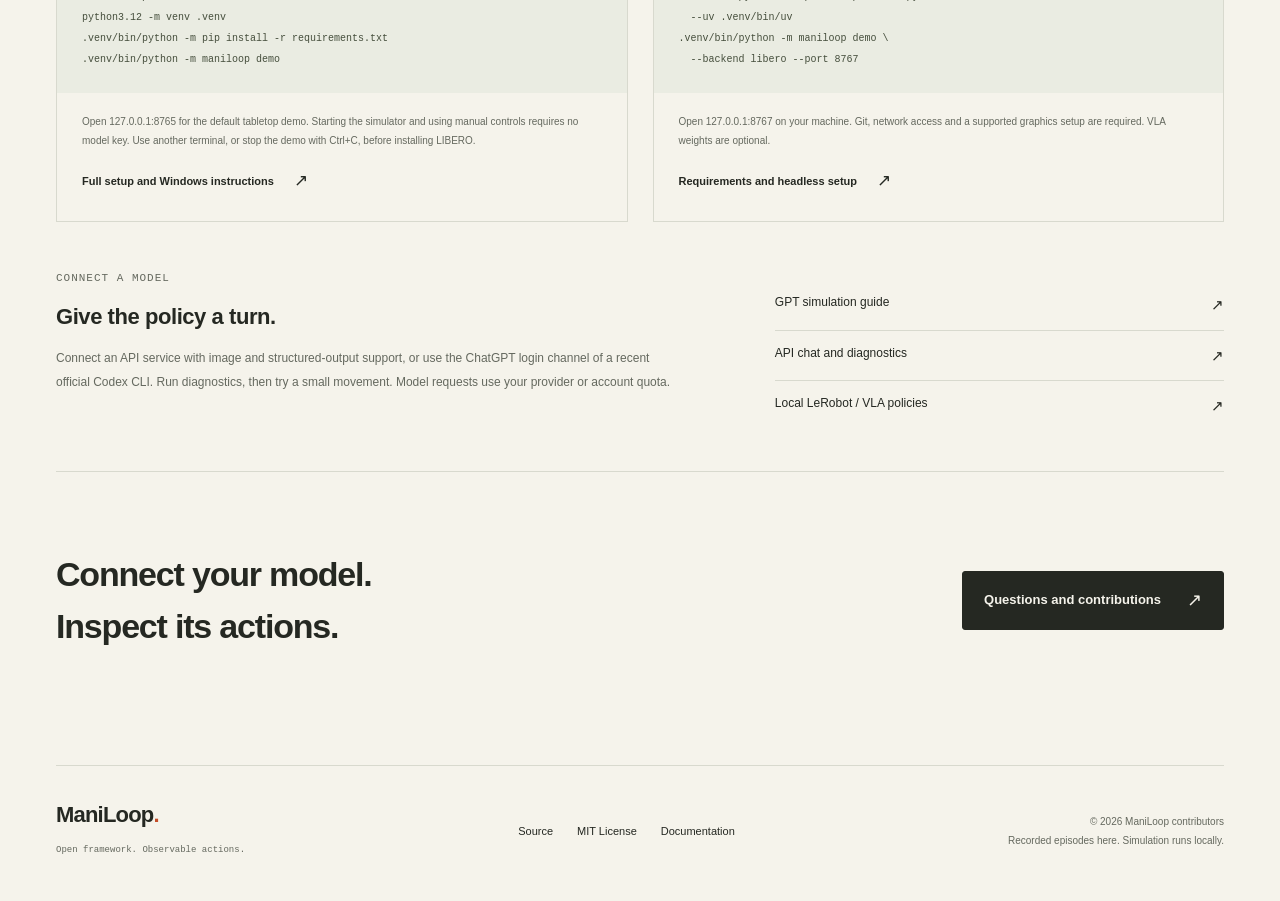
==== commit cc4458d9: "docs: clarify sensor-only model feedback" ====
--- a/index.html
+++ b/index.html
@@ -13,7 +13,7 @@
   <link rel="icon" href="assets/favicon.svg" type="image/svg+xml">
   <link rel="stylesheet" href="styles.css?v=recorded-skills-1">
   <script src="app.js?v=recorded-skills-1" defer></script>
-  <script src="showcase.js?v=recorded-skills-4" defer></script>
+  <script src="showcase.js?v=recorded-skills-5" defer></script>
 </head>
 <body>
   <a class="skip-link" href="#main" data-i18n="skip">Skip to content</a>
@@ -45,7 +45,7 @@
           <div class="hero-decision-heading"><span data-showcase-i18n="action_note">MODEL ACTION NOTE · RECORDED</span><strong id="hero-decision-number">—</strong></div>
           <p id="hero-action-explanation"></p>
           <dl class="hero-action-fields"><div><dt data-showcase-i18n="command">Requested action</dt><dd id="hero-action-command">—</dd></div><div><dt data-showcase-i18n="feedback">Previous action feedback</dt><dd id="hero-action-feedback">—</dd></div></dl>
-          <p class="hero-note-hint" data-showcase-i18n="feedback_hint">The model receives this robot-state execution feedback. TCP error compares the measured TCP position with its commanded target, not an object. Action execution completion does not mean task success.</p>
+          <p class="hero-note-hint" data-showcase-i18n="feedback_hint">Feedback to the model uses only camera images and proprioception available on a real robot; no privileged simulator ground truth is provided. The controller computes TCP error from the model's previous command and the measured post-action TCP position, without object ground truth. Action execution completion does not mean task success.</p>
           <p class="hero-note-hint" data-showcase-i18n="pause_hint">Pause to read the model's saved action note. This page makes no model requests.</p>
         </div>
         <div class="hero-note"><span class="note-index">∥</span><p><span data-i18n="sensor_note">The policy sees images and robot state.</span><br><strong data-i18n="score_note">The evaluator stays separate.</strong></p></div>
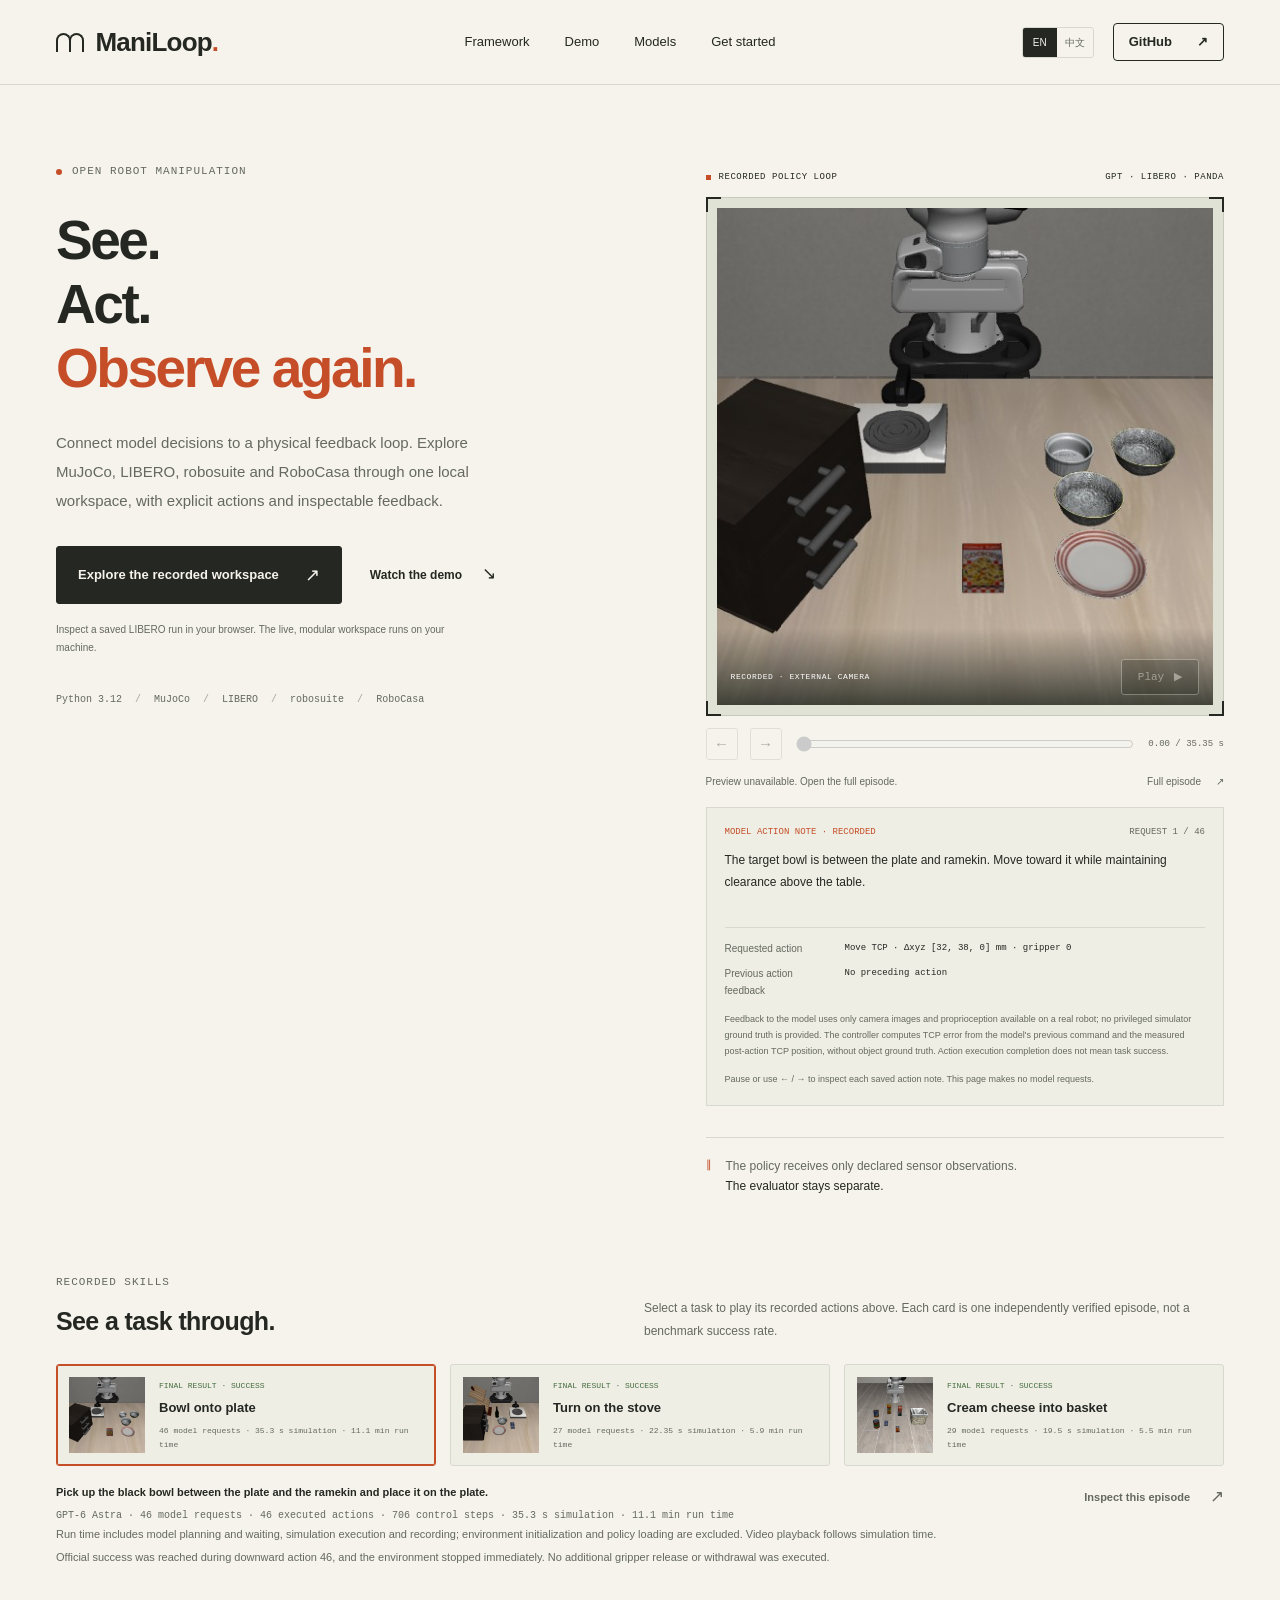
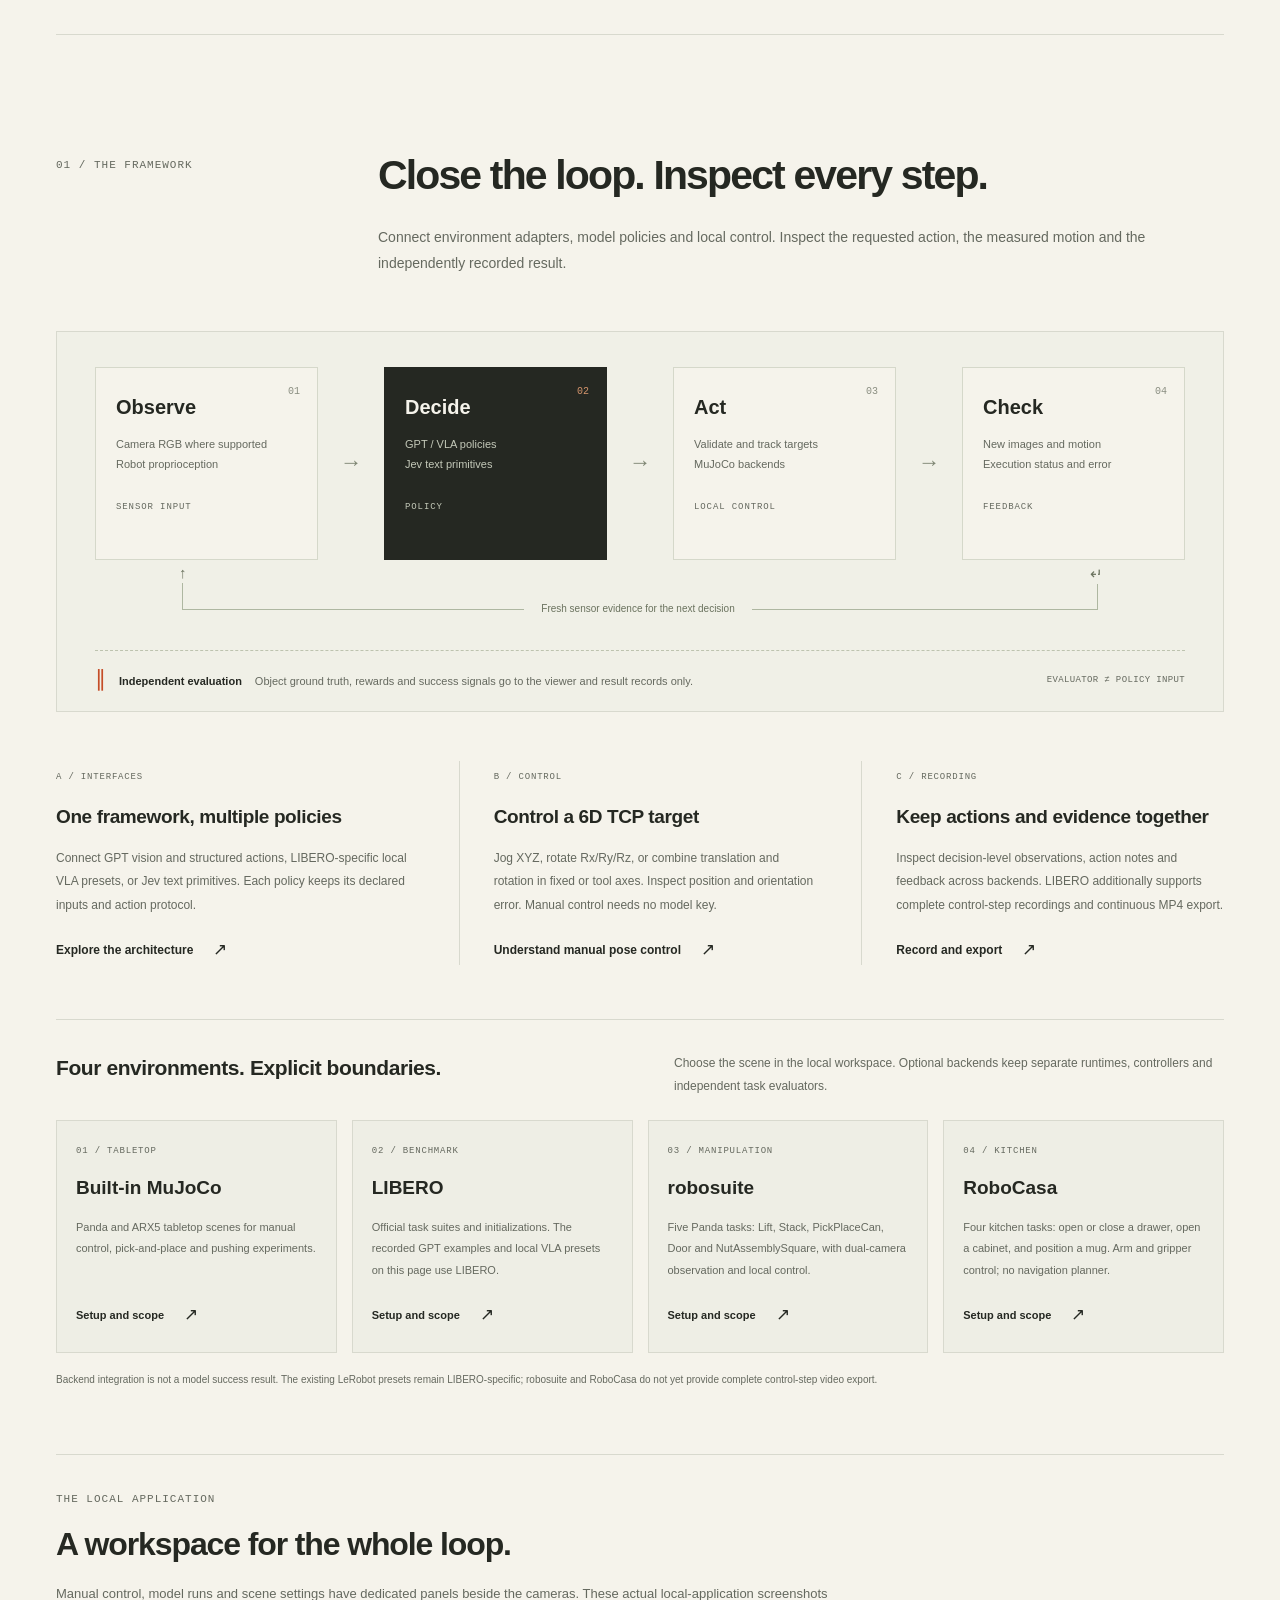
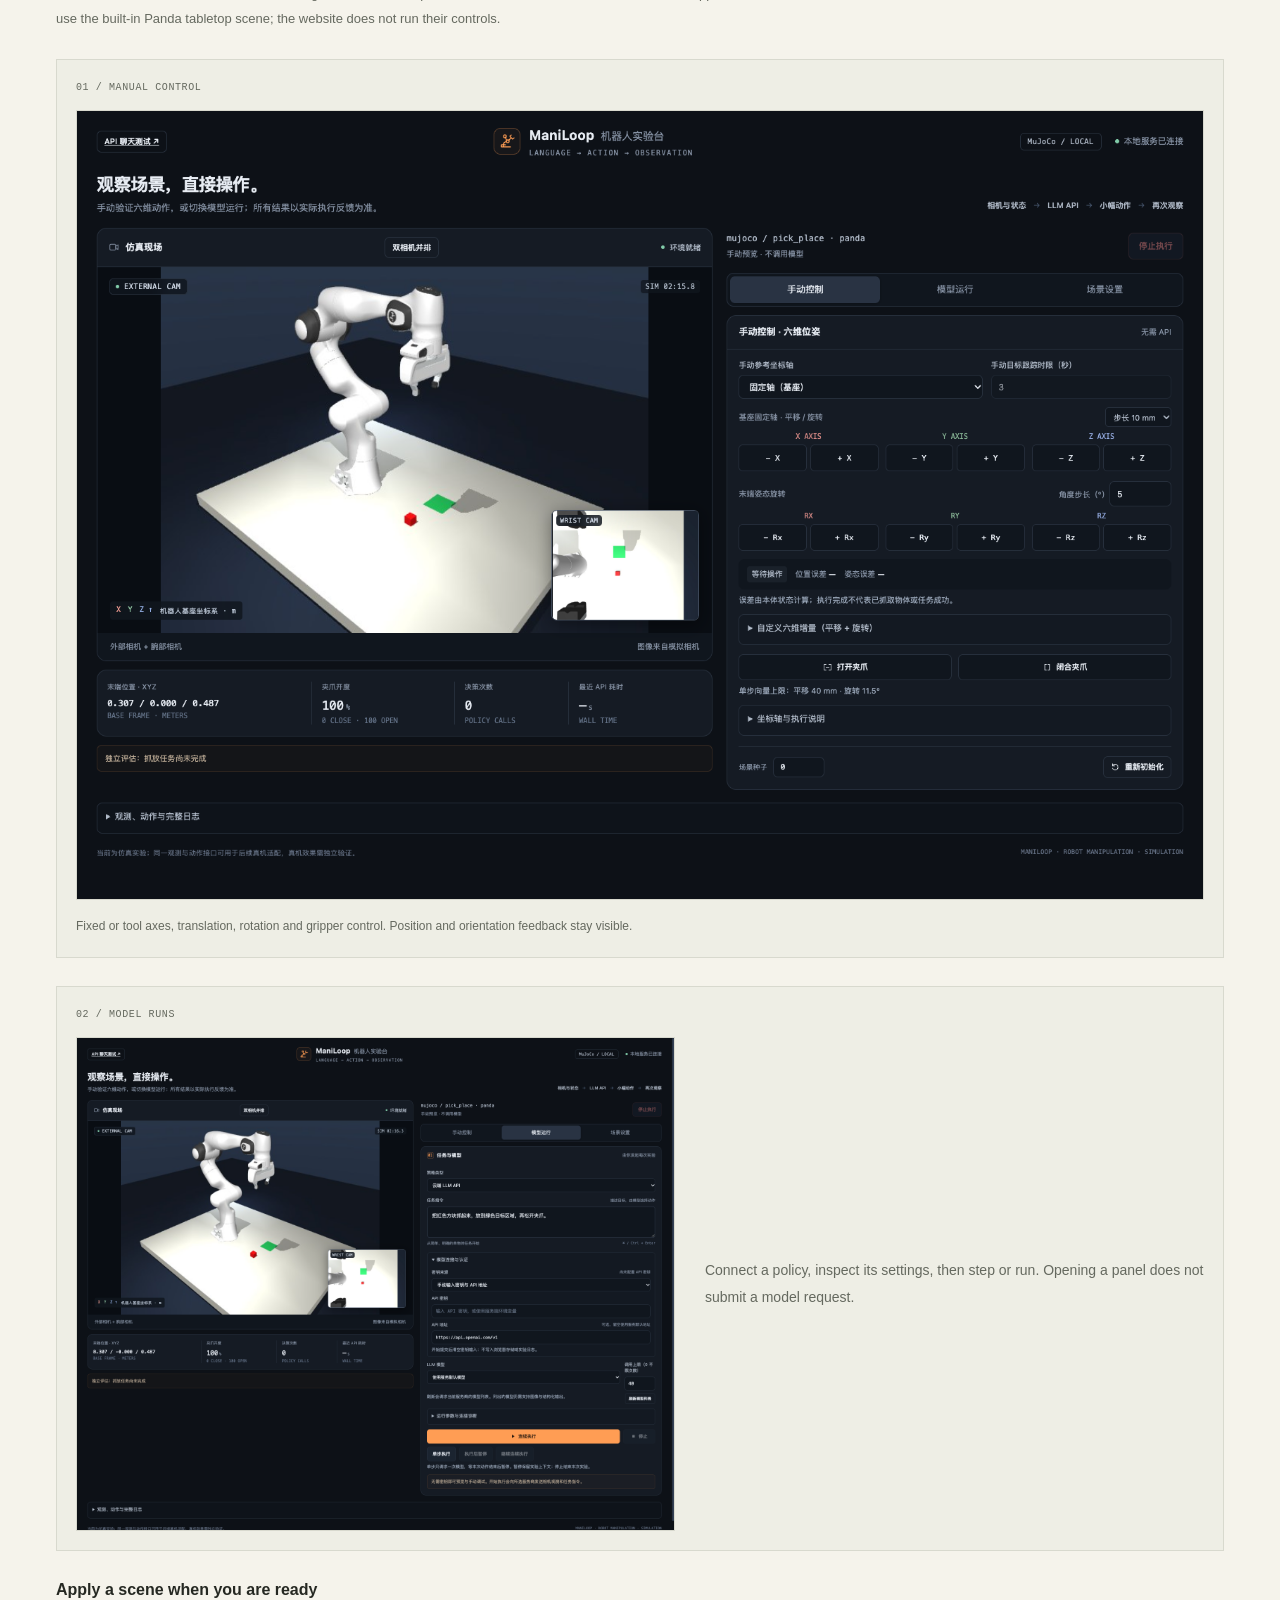
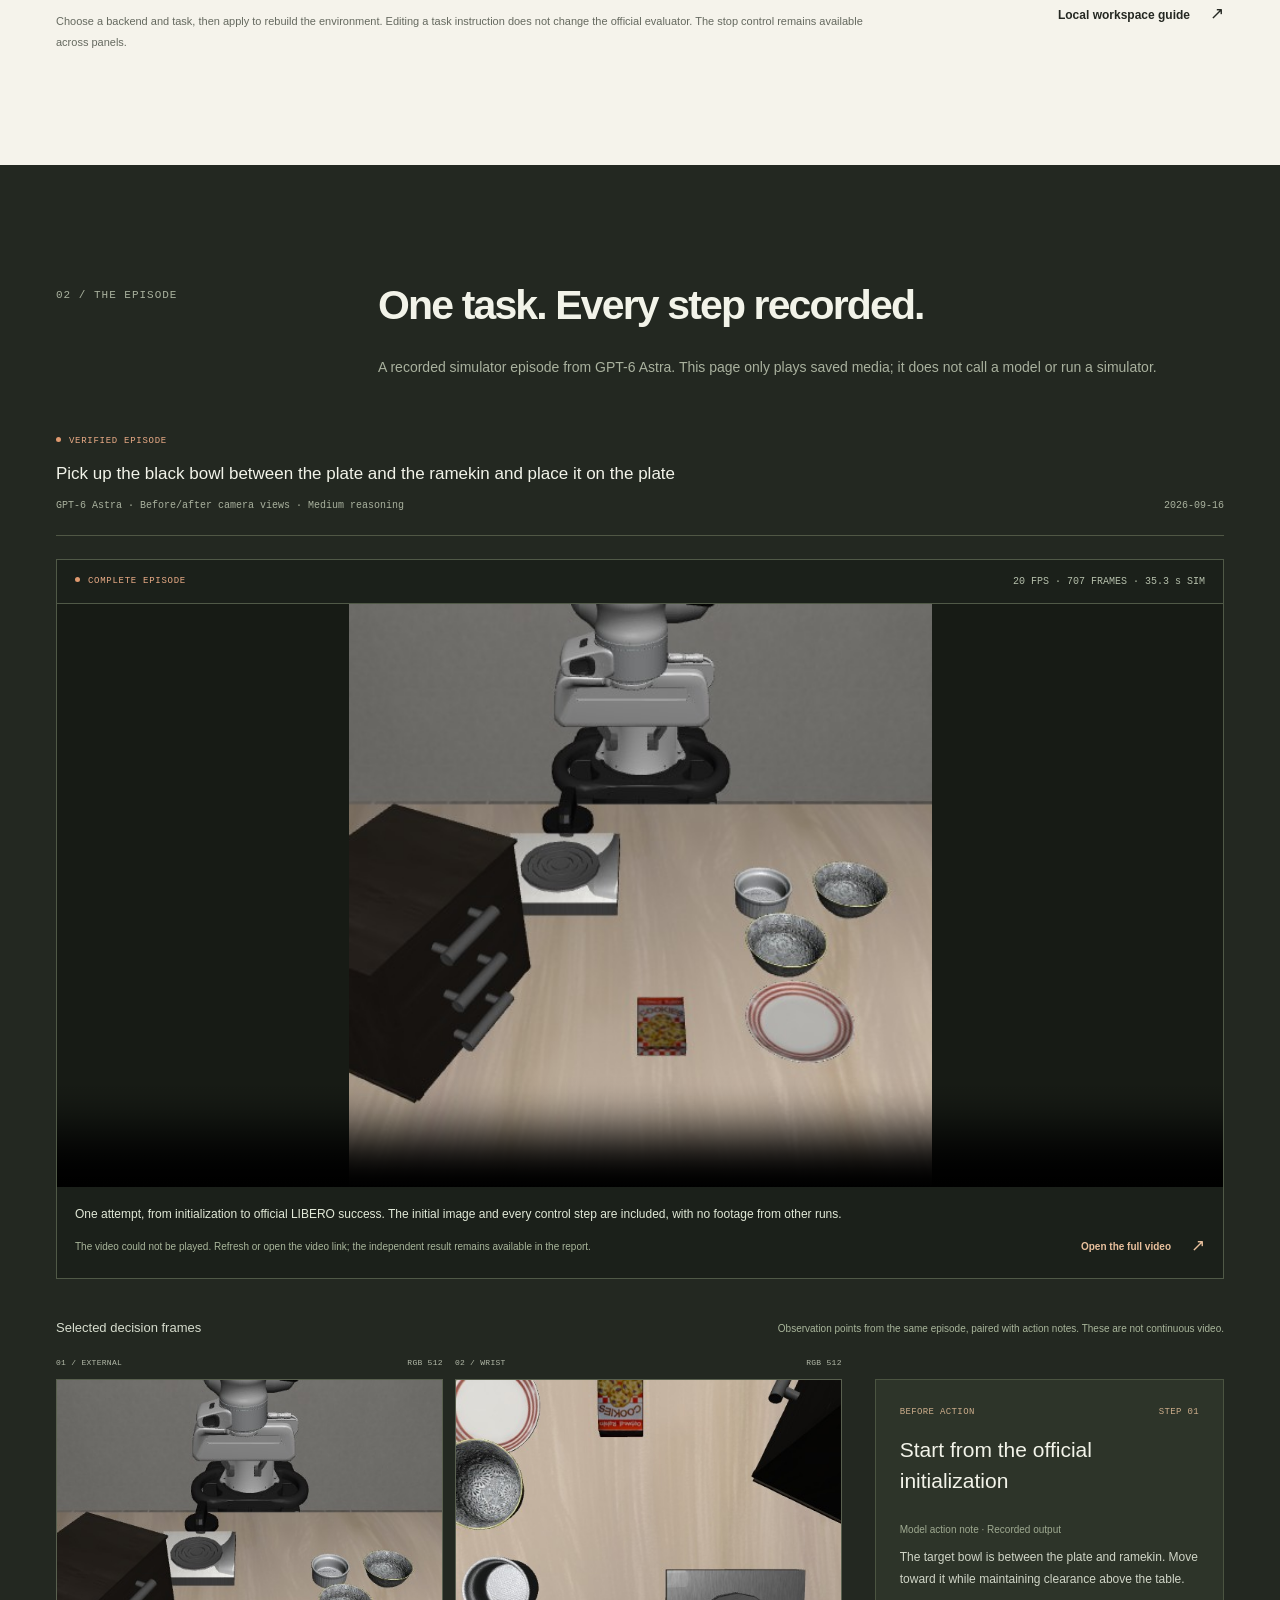
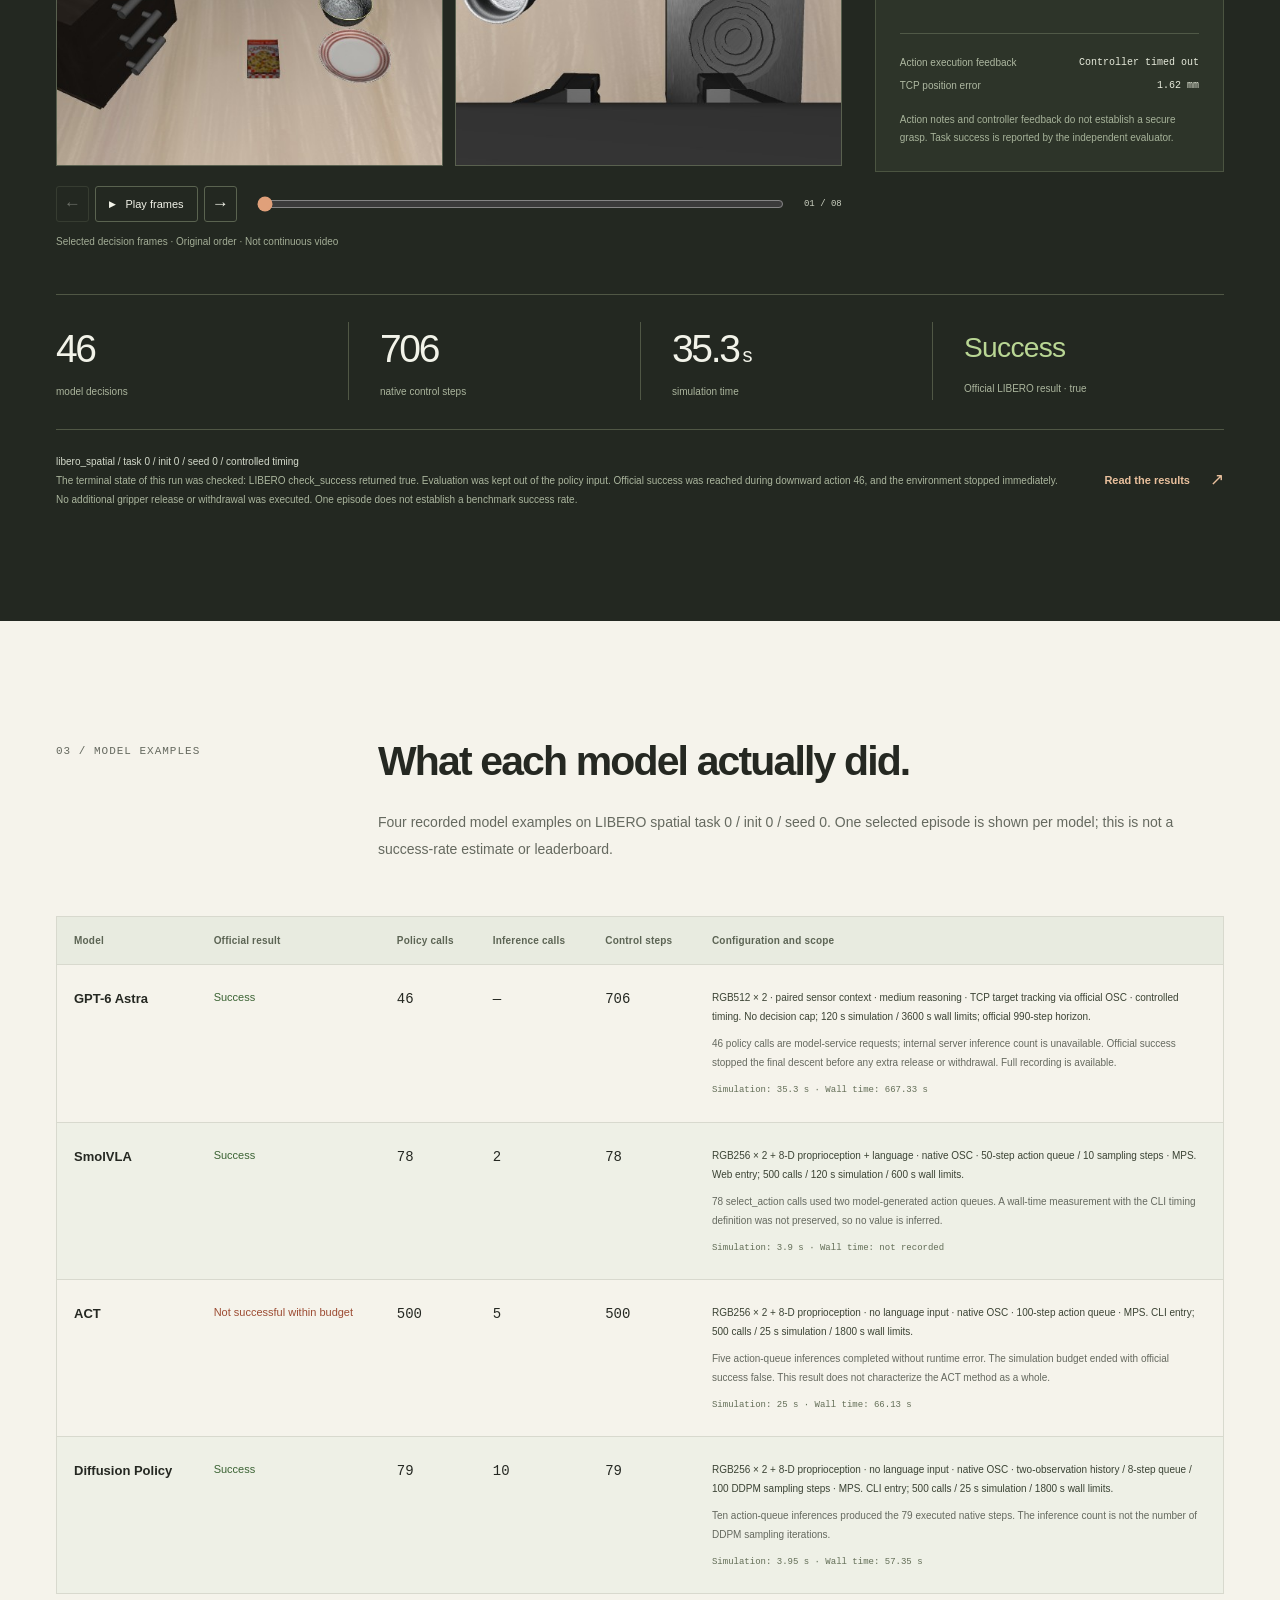
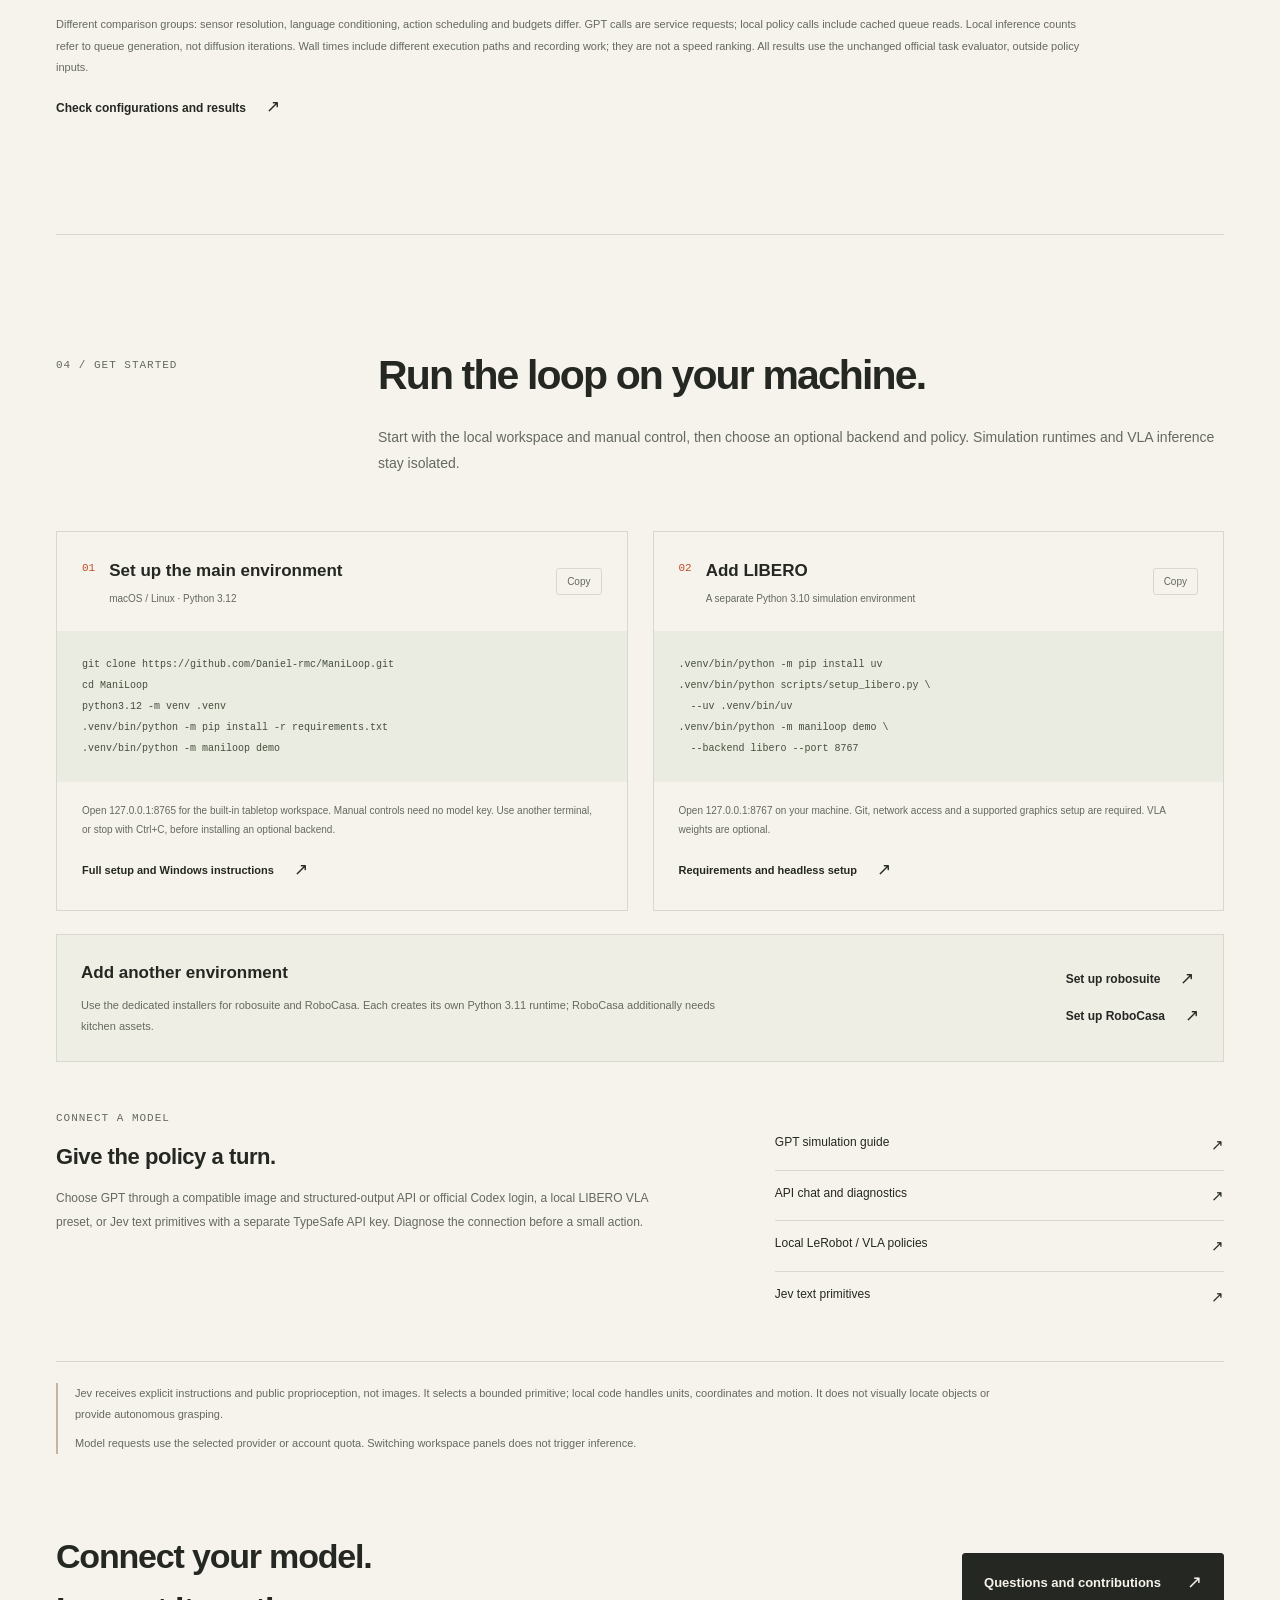
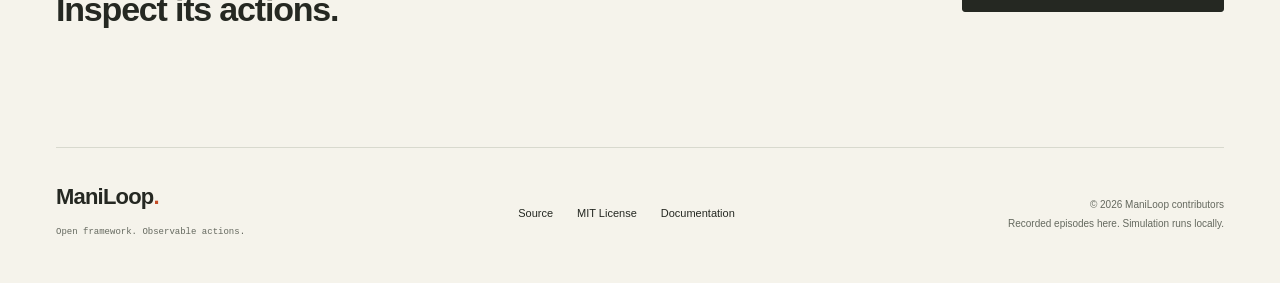
==== commit 0d44c1ca: "docs: refresh bilingual homepage for current main capabilities" ====
--- a/index.html
+++ b/index.html
@@ -4,15 +4,15 @@
   <meta charset="utf-8">
   <meta name="viewport" content="width=device-width, initial-scale=1">
   <meta name="theme-color" content="#f5f3eb">
-  <meta name="description" content="Connect GPT and local VLA policies to MuJoCo and LIBERO. Inspect visual feedback, structured actions, complete episodes and independent task results.">
+  <meta name="description" content="Explore four MuJoCo simulation backends with GPT, local VLA policies, Jev text primitives and a modular workspace for 6D control, recorded feedback and independent evaluation.">
   <meta property="og:title" content="ManiLoop — See. Act. Observe again.">
   <meta property="og:description" content="An open robot manipulation framework with visual feedback, local control and independently scored episodes.">
   <meta property="og:type" content="website">
   <meta property="og:url" content="https://daniel-rmc.github.io/ManiLoop/">
   <title>ManiLoop — See. Act. Observe again.</title>
   <link rel="icon" href="assets/favicon.svg" type="image/svg+xml">
-  <link rel="stylesheet" href="styles.css?v=recorded-skills-1">
-  <script src="app.js?v=recorded-skills-1" defer></script>
+  <link rel="stylesheet" href="styles.css?v=workspace-backends-20261028">
+  <script src="app.js?v=workspace-backends-20261028" defer></script>
   <script src="showcase.js?v=recorded-skills-5" defer></script>
 </head>
 <body>
@@ -27,9 +27,9 @@
       <div class="hero-copy">
         <div class="eyebrow"><span class="status-dot" aria-hidden="true"></span><span data-i18n="hero_eyebrow">OPEN ROBOT MANIPULATION</span></div>
         <h1 id="hero-title"><span data-i18n="hero_see">See.</span><br><span data-i18n="hero_act">Act.</span><br><span class="accent" data-i18n="hero_observe">Observe again.</span></h1>
-        <p class="hero-description" data-i18n="hero_description">Connect model decisions to a physical feedback loop. Run GPT and local VLA policies in MuJoCo, inspect each action, and replay the complete episode.</p>
-        <div class="hero-actions"><a class="button button-dark" href="playground/?lang=en" data-playground-link><span data-i18n="try_workspace">Try the workspace</span><span aria-hidden="true">↗</span></a><a class="text-link" href="#demo"><span data-i18n="watch_demo">Watch the demo</span><span aria-hidden="true">↘</span></a></div><p class="workspace-hint" data-i18n="workspace_hint">Explore the recorded run interactively in your browser. Live simulation runs locally.</p>
-        <div class="tech-strip" aria-label="Technology stack" data-i18n-aria="tech_stack"><span>Python 3.12</span><span>MuJoCo</span><span>LIBERO</span><span>GPT + VLA</span></div>
+        <p class="hero-description" data-i18n="hero_description">Connect model decisions to a physical feedback loop. Explore MuJoCo, LIBERO, robosuite and RoboCasa through one local workspace, with explicit actions and inspectable feedback.</p>
+        <div class="hero-actions"><a class="button button-dark" href="playground/?lang=en" data-playground-link><span data-i18n="try_workspace">Explore the recorded workspace</span><span aria-hidden="true">↗</span></a><a class="text-link" href="#demo"><span data-i18n="watch_demo">Watch the demo</span><span aria-hidden="true">↘</span></a></div><p class="workspace-hint" data-i18n="workspace_hint">Inspect a saved LIBERO run in your browser. The live, modular workspace runs on your machine.</p>
+        <div class="tech-strip" aria-label="Technology stack" data-i18n-aria="tech_stack"><span>Python 3.12</span><span>MuJoCo</span><span>LIBERO</span><span>robosuite</span><span>RoboCasa</span></div>
       </div>
       <div class="hero-visual">
         <div class="visual-heading"><span><span class="square-marker" aria-hidden="true"></span><span data-showcase-i18n="heading">RECORDED POLICY LOOP</span></span><span>GPT · LIBERO · PANDA</span></div>
@@ -48,7 +48,7 @@
           <p class="hero-note-hint" data-showcase-i18n="feedback_hint">Feedback to the model uses only camera images and proprioception available on a real robot; no privileged simulator ground truth is provided. The controller computes TCP error from the model's previous command and the measured post-action TCP position, without object ground truth. Action execution completion does not mean task success.</p>
           <p class="hero-note-hint" data-showcase-i18n="pause_hint">Pause to read the model's saved action note. This page makes no model requests.</p>
         </div>
-        <div class="hero-note"><span class="note-index">∥</span><p><span data-i18n="sensor_note">The policy sees images and robot state.</span><br><strong data-i18n="score_note">The evaluator stays separate.</strong></p></div>
+        <div class="hero-note"><span class="note-index">∥</span><p><span data-i18n="sensor_note">The policy receives only declared sensor observations.</span><br><strong data-i18n="score_note">The evaluator stays separate.</strong></p></div>
       </div>
     </section>
     <section class="skill-gallery page-width" id="skills" aria-labelledby="skills-title" hidden>
@@ -57,15 +57,15 @@
       <div class="skill-selected-detail"><div><strong id="hero-task-name"></strong><p id="hero-task-summary"></p><p id="hero-wall-note" data-showcase-i18n="wall_scope">Run time includes model planning and waiting, simulation execution and recording; environment initialization and policy loading are excluded. Video playback follows simulation time.</p><p id="hero-outcome-note"></p></div><a id="hero-workspace-link" class="text-link" href="playground/?lang=en" hidden><span data-showcase-i18n="workspace">Inspect this episode</span><span aria-hidden="true">↗</span></a></div>
     </section>
     <section id="framework" class="framework-section page-width section-space" aria-labelledby="framework-title">
-      <div class="section-heading"><p class="eyebrow" data-i18n="framework_eyebrow">01 / THE FRAMEWORK</p><div><h2 id="framework-title" data-i18n="framework_title">Close the loop. Inspect every step.</h2><p class="section-intro" data-i18n="framework_intro">A shared interface for model inference, simulator control and recorded feedback. See what the policy asked for and what the robot actually did.</p></div></div>
-      <div class="loop-diagram" aria-label="Cameras and robot state feed the policy. Validated actions execute in the simulator, then fresh sensor feedback informs the next decision. Evaluation is separate." data-i18n-aria="loop_aria">
+      <div class="section-heading"><p class="eyebrow" data-i18n="framework_eyebrow">01 / THE FRAMEWORK</p><div><h2 id="framework-title" data-i18n="framework_title">Close the loop. Inspect every step.</h2><p class="section-intro" data-i18n="framework_intro">Connect environment adapters, model policies and local control. Inspect the requested action, the measured motion and the independently recorded result.</p></div></div>
+      <div class="loop-diagram" aria-label="Declared sensor observations feed the selected policy. Validated actions execute in a MuJoCo backend, then fresh sensor feedback informs the next decision. Evaluation is separate." data-i18n-aria="loop_aria">
         <div class="loop-main">
-          <div class="loop-node"><span class="node-number">01</span><h3 data-i18n="observe">Observe</h3><p class="lines" data-i18n="observe_inputs">Dual-camera RGB
+          <div class="loop-node"><span class="node-number">01</span><h3 data-i18n="observe">Observe</h3><p class="lines" data-i18n="observe_inputs">Camera RGB where supported
 Robot proprioception</p><span class="node-label" data-i18n="observe_tag">SENSOR INPUT</span></div><span class="loop-arrow" aria-hidden="true">→</span>
-          <div class="loop-node loop-node-model"><span class="node-number">02</span><h3 data-i18n="decide">Decide</h3><p class="lines" data-i18n="decide_inputs">Structured GPT actions
-or a local VLA policy</p><span class="node-label" data-i18n="decide_tag">POLICY</span></div><span class="loop-arrow" aria-hidden="true">→</span>
+          <div class="loop-node loop-node-model"><span class="node-number">02</span><h3 data-i18n="decide">Decide</h3><p class="lines" data-i18n="decide_inputs">GPT / VLA policies
+Jev text primitives</p><span class="node-label" data-i18n="decide_tag">POLICY</span></div><span class="loop-arrow" aria-hidden="true">→</span>
           <div class="loop-node"><span class="node-number">03</span><h3 data-i18n="act">Act</h3><p class="lines" data-i18n="act_inputs">Validate and track targets
-MuJoCo / LIBERO</p><span class="node-label" data-i18n="act_tag">LOCAL CONTROL</span></div><span class="loop-arrow" aria-hidden="true">→</span>
+MuJoCo backends</p><span class="node-label" data-i18n="act_tag">LOCAL CONTROL</span></div><span class="loop-arrow" aria-hidden="true">→</span>
           <div class="loop-node"><span class="node-number">04</span><h3 data-i18n="check">Check</h3><p class="lines" data-i18n="check_inputs">New images and motion
 Execution status and error</p><span class="node-label" data-i18n="check_tag">FEEDBACK</span></div>
         </div>
@@ -73,10 +73,28 @@
         <div class="evaluation-boundary"><span class="boundary-mark" aria-hidden="true">∥</span><strong data-i18n="independent_evaluation">Independent evaluation</strong><span data-i18n="boundary_description">Object ground truth, rewards and success signals go to the viewer and result records only.</span><span class="boundary-label" data-i18n="boundary_label">EVALUATOR ≠ POLICY INPUT</span></div>
       </div>
       <div class="feature-grid">
-        <article><span class="feature-index" data-i18n="feature_a_tag">A / INTERFACES</span><h3 data-i18n="feature_a_title">One framework, multiple policies</h3><p data-i18n="feature_a_description">Use GPT vision and structured output, or run SmolVLA, Diffusion Policy and ACT in an isolated inference environment. Each adapter preserves its observation and action protocol.</p><a class="text-link" href="https://github.com/Daniel-rmc/ManiLoop/blob/main/docs/ARCHITECTURE.md"><span data-i18n="architecture_link">Explore the architecture</span><span aria-hidden="true">↗</span></a></article>
-        <article><span class="feature-index" data-i18n="feature_b_tag">B / CONTROL</span><h3 data-i18n="feature_b_title">Debug a single action</h3><p data-i18n="feature_b_description">Step once, pause after an action, or continue. Inspect the requested TCP target, actual displacement and controller error before allowing the next decision.</p><a class="text-link" href="https://github.com/Daniel-rmc/ManiLoop/blob/main/docs/GPT6_DEMO.md"><span data-i18n="control_link">Use the control interface</span><span aria-hidden="true">↗</span></a></article>
-        <article><span class="feature-index" data-i18n="feature_c_tag">C / RECORDING</span><h3 data-i18n="feature_c_title">Replay the complete episode</h3><p data-i18n="feature_c_description">Record the initial scene and every native control step. Review both cameras, action notes and the independent result, or export a continuous MP4.</p><a class="text-link" href="https://github.com/Daniel-rmc/ManiLoop/blob/main/docs/GPT6_DEMO.md"><span data-i18n="recording_link">Record and export</span><span aria-hidden="true">↗</span></a></article>
+        <article><span class="feature-index" data-i18n="feature_a_tag">A / INTERFACES</span><h3 data-i18n="feature_a_title">One framework, multiple policies</h3><p data-i18n="feature_a_description">Connect GPT vision and structured actions, LIBERO-specific local VLA presets, or Jev text primitives. Each policy keeps its declared inputs and action protocol.</p><a class="text-link" href="https://github.com/Daniel-rmc/ManiLoop/blob/main/docs/ARCHITECTURE.md"><span data-i18n="architecture_link">Explore the architecture</span><span aria-hidden="true">↗</span></a></article>
+        <article><span class="feature-index" data-i18n="feature_b_tag">B / CONTROL</span><h3 data-i18n="feature_b_title">Control a 6D TCP target</h3><p data-i18n="feature_b_description">Jog XYZ, rotate Rx/Ry/Rz, or combine translation and rotation in fixed or tool axes. Inspect position and orientation error. Manual control needs no model key.</p><a class="text-link" href="https://github.com/Daniel-rmc/ManiLoop/blob/main/docs/MANUAL_CONTROL.md"><span data-i18n="control_link">Understand manual pose control</span><span aria-hidden="true">↗</span></a></article>
+        <article><span class="feature-index" data-i18n="feature_c_tag">C / RECORDING</span><h3 data-i18n="feature_c_title">Keep actions and evidence together</h3><p data-i18n="feature_c_description">Inspect decision-level observations, action notes and feedback across backends. LIBERO additionally supports complete control-step recordings and continuous MP4 export.</p><a class="text-link" href="https://github.com/Daniel-rmc/ManiLoop/blob/main/docs/GPT6_DEMO.md"><span data-i18n="recording_link">Record and export</span><span aria-hidden="true">↗</span></a></article>
       </div>
+      <div class="environment-overview" aria-labelledby="environments-title">
+        <div class="environment-heading"><h3 id="environments-title" data-i18n="environments_title">Four environments. Explicit boundaries.</h3><p data-i18n="environments_intro">Choose the scene in the local workspace. Optional backends keep separate runtimes, controllers and independent task evaluators.</p></div>
+        <div class="environment-grid">
+          <article><span class="feature-index" data-i18n="env_builtin_tag">01 / TABLETOP</span><h4 data-i18n="env_builtin">Built-in MuJoCo</h4><p data-i18n="env_builtin_description">Panda and ARX5 tabletop scenes for manual control, pick-and-place and pushing experiments.</p><a class="text-link" href="https://github.com/Daniel-rmc/ManiLoop/blob/main/README.md" data-doc-link="readme"><span data-i18n="env_documentation">Setup and scope</span><span aria-hidden="true">↗</span></a></article>
+          <article><span class="feature-index" data-i18n="env_libero_tag">02 / BENCHMARK</span><h4>LIBERO</h4><p data-i18n="env_libero_description">Official task suites and initializations. The recorded GPT examples and local VLA presets on this page use LIBERO.</p><a class="text-link" href="https://github.com/Daniel-rmc/ManiLoop/blob/main/docs/LIBERO.md"><span data-i18n="env_documentation">Setup and scope</span><span aria-hidden="true">↗</span></a></article>
+          <article><span class="feature-index" data-i18n="env_robosuite_tag">03 / MANIPULATION</span><h4>robosuite</h4><p data-i18n="env_robosuite_description">Five Panda tasks: Lift, Stack, PickPlaceCan, Door and NutAssemblySquare, with dual-camera observation and local control.</p><a class="text-link" href="https://github.com/Daniel-rmc/ManiLoop/blob/main/docs/ROBOSUITE.md"><span data-i18n="env_documentation">Setup and scope</span><span aria-hidden="true">↗</span></a></article>
+          <article><span class="feature-index" data-i18n="env_robocasa_tag">04 / KITCHEN</span><h4>RoboCasa</h4><p data-i18n="env_robocasa_description">Four kitchen tasks: open or close a drawer, open a cabinet, and position a mug. Arm and gripper control; no navigation planner.</p><a class="text-link" href="https://github.com/Daniel-rmc/ManiLoop/blob/main/docs/ROBOCASA.md"><span data-i18n="env_documentation">Setup and scope</span><span aria-hidden="true">↗</span></a></article>
+        </div>
+        <p class="environment-scope" data-i18n="environments_scope">Backend integration is not a model success result. The existing LeRobot presets remain LIBERO-specific; robosuite and RoboCasa do not yet provide complete control-step video export.</p>
+      </div>
+      <section class="local-workspace" id="local-workspace" aria-labelledby="local-workspace-title">
+        <div class="workspace-heading"><p class="eyebrow" data-i18n="workspace_eyebrow">THE LOCAL APPLICATION</p><h3 id="local-workspace-title" data-i18n="workspace_title">A workspace for the whole loop.</h3><p data-i18n="workspace_description">Manual control, model runs and scene settings have dedicated panels beside the cameras. These actual local-application screenshots use the built-in Panda tabletop scene; the website does not run their controls.</p></div>
+        <div class="workspace-gallery">
+          <figure><div class="workspace-image-label" data-i18n="workspace_manual_label">01 / MANUAL CONTROL</div><a class="workspace-image-link" href="assets/workspace/current-workspace-manual.png" target="_blank" rel="noopener" aria-label="Open full-size screenshot" data-i18n-aria="workspace_full_image"><img src="assets/workspace/current-workspace-manual.png" alt="The actual ManiLoop local workspace with camera observations and six-dimensional manual pose controls" data-i18n-alt="workspace_manual_alt" loading="lazy" width="1600" height="1120"></a><figcaption data-i18n="workspace_manual_caption">Fixed or tool axes, translation, rotation and gripper control. Position and orientation feedback stay visible.</figcaption></figure>
+          <figure><div class="workspace-image-label" data-i18n="workspace_model_label">02 / MODEL RUNS</div><a class="workspace-image-link" href="assets/workspace/current-workspace-model.png" target="_blank" rel="noopener" aria-label="Open full-size screenshot" data-i18n-aria="workspace_full_image"><img src="assets/workspace/current-workspace-model.png" alt="The actual ManiLoop local workspace showing its separate model connection and task-running panel" data-i18n-alt="workspace_model_alt" loading="lazy" width="1600" height="1320"></a><figcaption data-i18n="workspace_model_caption">Connect a policy, inspect its settings, then step or run. Opening a panel does not submit a model request.</figcaption></figure>
+        </div>
+        <div class="workspace-scene-note"><div><h4 data-i18n="workspace_scene_title">Apply a scene when you are ready</h4><p data-i18n="workspace_scene_description">Choose a backend and task, then apply to rebuild the environment. Editing a task instruction does not change the official evaluator. The stop control remains available across panels.</p></div><a class="text-link" href="https://github.com/Daniel-rmc/ManiLoop/blob/main/docs/WORKSPACE.md"><span data-i18n="workspace_guide">Local workspace guide</span><span aria-hidden="true">↗</span></a></div>
+      </section>
     </section>
     <section id="demo" class="demo-section section-space" aria-labelledby="demo-title"><div class="page-width">
       <div class="section-heading"><p class="eyebrow" data-i18n="demo_eyebrow">02 / THE EPISODE</p><div><h2 id="demo-title" data-i18n="demo_title">One task. Every step recorded.</h2><p class="section-intro" id="demo-intro" data-i18n="demo_intro">Actual simulator footage with an independent task result. This page plays saved media; it does not call a model or run a simulator.</p></div></div>
@@ -112,20 +130,22 @@
       <a class="text-link comparison-results" href="https://github.com/Daniel-rmc/ManiLoop/blob/main/docs/RESULTS.md"><span data-i18n="comparison_results">Check configurations and results</span><span aria-hidden="true">↗</span></a>
     </section>
     <section id="start" class="start-section page-width section-space" aria-labelledby="start-title">
-      <div class="section-heading"><p class="eyebrow" data-i18n="start_eyebrow">04 / GET STARTED</p><div><h2 id="start-title" data-i18n="start_title">Run the loop on your machine.</h2><p class="section-intro" data-i18n="start_intro">Start with simulation and manual control, then connect a model. The main application, LIBERO and VLA inference use separate environments.</p></div></div>
+      <div class="section-heading"><p class="eyebrow" data-i18n="start_eyebrow">04 / GET STARTED</p><div><h2 id="start-title" data-i18n="start_title">Run the loop on your machine.</h2><p class="section-intro" data-i18n="start_intro">Start with the local workspace and manual control, then choose an optional backend and policy. Simulation runtimes and VLA inference stay isolated.</p></div></div>
       <div class="install-grid">
         <article class="install-card"><div class="install-heading"><span class="install-number">01</span><div><h3 data-i18n="install_main_title">Set up the main environment</h3><p>macOS / Linux · Python 3.12</p></div><button class="copy-button" type="button" data-copy="install-main" aria-label="Copy main environment commands" data-i18n-aria="copy_main" data-i18n="copy">Copy</button></div><pre><code id="install-main">git clone https://github.com/Daniel-rmc/ManiLoop.git
 cd ManiLoop
 python3.12 -m venv .venv
 .venv/bin/python -m pip install -r requirements.txt
-.venv/bin/python -m maniloop demo</code></pre><p class="install-note" data-i18n="install_main_note">Open 127.0.0.1:8765 for the default tabletop demo. Starting the simulator and using manual controls requires no model key. Use another terminal, or stop the demo with Ctrl+C, before installing LIBERO.</p><a class="text-link" href="https://github.com/Daniel-rmc/ManiLoop/blob/main/README.md" data-doc-link="readme"><span data-i18n="install_full_link">Full setup and Windows instructions</span><span aria-hidden="true">↗</span></a></article>
+.venv/bin/python -m maniloop demo</code></pre><p class="install-note" data-i18n="install_main_note">Open 127.0.0.1:8765 for the built-in tabletop workspace. Manual controls need no model key. Use another terminal, or stop with Ctrl+C, before installing an optional backend.</p><a class="text-link" href="https://github.com/Daniel-rmc/ManiLoop/blob/main/README.md" data-doc-link="readme"><span data-i18n="install_full_link">Full setup and Windows instructions</span><span aria-hidden="true">↗</span></a></article>
         <article class="install-card"><div class="install-heading"><span class="install-number">02</span><div><h3 data-i18n="install_libero_title">Add LIBERO</h3><p data-i18n="install_libero_subtitle">A separate Python 3.10 simulation environment</p></div><button class="copy-button" type="button" data-copy="install-libero" aria-label="Copy LIBERO setup commands" data-i18n-aria="copy_libero" data-i18n="copy">Copy</button></div><pre><code id="install-libero">.venv/bin/python -m pip install uv
 .venv/bin/python scripts/setup_libero.py \
   --uv .venv/bin/uv
 .venv/bin/python -m maniloop demo \
   --backend libero --port 8767</code></pre><p class="install-note" data-i18n="install_libero_note">Open 127.0.0.1:8767 on your machine. Git, network access and a supported graphics setup are required. VLA weights are optional.</p><a class="text-link" href="https://github.com/Daniel-rmc/ManiLoop/blob/main/docs/LIBERO.md"><span data-i18n="libero_requirements">Requirements and headless setup</span><span aria-hidden="true">↗</span></a></article>
       </div>
-      <div class="model-start"><div class="model-start-copy"><span class="eyebrow" data-i18n="connect_eyebrow">CONNECT A MODEL</span><h3 data-i18n="connect_title">Give the policy a turn.</h3><p data-i18n="connect_description">Connect an API service with image and structured-output support, or use the ChatGPT login channel of a recent official Codex CLI. Run diagnostics, then try a small movement. Model requests use your provider or account quota.</p></div><div class="model-start-links"><a href="https://github.com/Daniel-rmc/ManiLoop/blob/main/docs/GPT6_DEMO.md"><span data-i18n="gpt_guide">GPT simulation guide</span><span aria-hidden="true">↗</span></a><a href="https://github.com/Daniel-rmc/ManiLoop/blob/main/docs/API_CHAT.md"><span data-i18n="api_guide">API chat and diagnostics</span><span aria-hidden="true">↗</span></a><a href="https://github.com/Daniel-rmc/ManiLoop/blob/main/docs/VLA.md"><span data-i18n="vla_guide">Local LeRobot / VLA policies</span><span aria-hidden="true">↗</span></a></div></div>
+      <div class="optional-backends"><div><h3 data-i18n="optional_backends_title">Add another environment</h3><p data-i18n="optional_backends_description">Use the dedicated installers for robosuite and RoboCasa. Each creates its own Python 3.11 runtime; RoboCasa additionally needs kitchen assets.</p></div><div class="optional-backend-links"><a class="text-link" href="https://github.com/Daniel-rmc/ManiLoop/blob/main/docs/ROBOSUITE.md"><span data-i18n="robosuite_setup">Set up robosuite</span><span aria-hidden="true">↗</span></a><a class="text-link" href="https://github.com/Daniel-rmc/ManiLoop/blob/main/docs/ROBOCASA.md"><span data-i18n="robocasa_setup">Set up RoboCasa</span><span aria-hidden="true">↗</span></a></div></div>
+      <div class="model-start"><div class="model-start-copy"><span class="eyebrow" data-i18n="connect_eyebrow">CONNECT A MODEL</span><h3 data-i18n="connect_title">Give the policy a turn.</h3><p data-i18n="connect_description">Choose GPT through a compatible image and structured-output API or official Codex login, a local LIBERO VLA preset, or Jev text primitives with a separate TypeSafe API key. Diagnose the connection before a small action.</p></div><div class="model-start-links"><a href="https://github.com/Daniel-rmc/ManiLoop/blob/main/docs/GPT6_DEMO.md"><span data-i18n="gpt_guide">GPT simulation guide</span><span aria-hidden="true">↗</span></a><a href="https://github.com/Daniel-rmc/ManiLoop/blob/main/docs/API_CHAT.md"><span data-i18n="api_guide">API chat and diagnostics</span><span aria-hidden="true">↗</span></a><a href="https://github.com/Daniel-rmc/ManiLoop/blob/main/docs/VLA.md"><span data-i18n="vla_guide">Local LeRobot / VLA policies</span><span aria-hidden="true">↗</span></a><a href="https://github.com/Daniel-rmc/ManiLoop/blob/main/docs/JEV.md"><span data-i18n="jev_guide">Jev text primitives</span><span aria-hidden="true">↗</span></a></div></div>
+      <div class="policy-scope"><p data-i18n="jev_scope">Jev receives explicit instructions and public proprioception, not images. It selects a bounded primitive; local code handles units, coordinates and motion. It does not visually locate objects or provide autonomous grasping.</p><p data-i18n="model_requests_note">Model requests use the selected provider or account quota. Switching workspace panels does not trigger inference.</p></div>
       <div class="project-invitation"><p class="lines" data-i18n="invitation">Connect your model.
 Inspect its actions.</p><a class="button button-dark" href="https://github.com/Daniel-rmc/ManiLoop/issues"><span data-i18n="issues_link">Questions and contributions</span><span aria-hidden="true">↗</span></a></div>
     </section>
--- a/styles.css
+++ b/styles.css
@@ -1,4 +1,5 @@
 :root {
+
   --paper: #f5f3eb;
   --ink: #252822;
   --muted: #65695f;
@@ -473,3 +474,69 @@
   html[lang="en"] .hero-actions { gap: 19px; }
   html[lang="en"] .install-heading h3 { font-size: 16px; }
 }
+
+/* Current local application overview; recorded episode controls stay independent. */
+.environment-overview { margin-top: 54px; padding-top: 32px; border-top: 1px solid var(--line); }
+.environment-heading { display: flex; justify-content: space-between; align-items: start; gap: 40px; margin-bottom: 23px; }
+.environment-heading h3 { font-size: 21px; line-height: 1.5; font-weight: 580; letter-spacing: -.02em; }
+.environment-heading > p { max-width: 550px; color: var(--muted); font-size: 12px; line-height: 1.9; }
+.environment-grid { display: grid; grid-template-columns: repeat(4, minmax(0, 1fr)); gap: 15px; }
+.environment-grid article { display: flex; flex-direction: column; padding: 22px 19px; border: 1px solid var(--line); background: #eeeee5; min-width: 0; }
+.environment-grid h4 { margin-top: 12px; font-size: 19px; font-weight: 580; }
+.environment-grid p { margin: 13px 0 20px; color: var(--muted); font-size: 11px; line-height: 1.95; overflow-wrap: anywhere; }
+.environment-grid .text-link { margin-top: auto; font-size: 11px; }
+.environment-scope { margin-top: 17px; color: var(--muted); font-size: 10px; line-height: 1.9; }
+.local-workspace { margin-top: 65px; padding-top: 36px; border-top: 1px solid var(--line); }
+.workspace-heading { max-width: 790px; margin-bottom: 27px; }
+.workspace-heading h3 { margin-top: 13px; font-size: 32px; line-height: 1.4; font-weight: 580; letter-spacing: -.035em; }
+.workspace-heading > p:last-child { margin-top: 16px; color: var(--muted); font-size: 13px; line-height: 1.9; }
+.workspace-gallery { display: grid; gap: 28px; }
+.workspace-gallery figure { padding: 19px; background: #eeeee5; border: 1px solid var(--line); min-width: 0; }
+.workspace-image-label { margin-bottom: 13px; color: var(--muted); font: 10px/1.8 var(--mono); letter-spacing: .06em; }
+.workspace-image-link { display: block; min-width: 0; border: 1px solid var(--line); background: white; }
+.workspace-image-link:hover { outline: 1px solid var(--accent); }
+.workspace-image-link img { display: block; width: 100%; height: auto; }
+.workspace-gallery figcaption { margin-top: 15px; color: var(--muted); font-size: 12px; line-height: 1.9; }
+.workspace-gallery figure + figure { display: grid; grid-template-columns: minmax(0, 1.2fr) minmax(0, 1fr); gap: 0 30px; align-items: center; }
+.workspace-gallery figure + figure .workspace-image-label { grid-column: 1 / -1; }
+.workspace-gallery figure + figure figcaption { margin: 0; font-size: 14px; }
+.workspace-scene-note { display: flex; justify-content: space-between; align-items: center; gap: 42px; margin-top: 25px; }
+.workspace-scene-note h4 { font-size: 16px; font-weight: 580; }
+.workspace-scene-note p { margin-top: 8px; max-width: 820px; color: var(--muted); font-size: 11px; line-height: 1.9; }
+.workspace-scene-note .text-link { flex-shrink: 0; }
+.optional-backends { display: flex; justify-content: space-between; align-items: center; gap: 40px; margin-top: 23px; padding: 24px; border: 1px solid var(--line); background: #eeeee5; }
+.optional-backends h3 { font-size: 17px; font-weight: 580; }
+.optional-backends p { max-width: 670px; margin-top: 8px; color: var(--muted); font-size: 11px; line-height: 1.9; }
+.optional-backend-links { display: flex; flex-direction: column; align-items: start; gap: 8px; flex-shrink: 0; }
+.policy-scope { margin-top: 21px; padding-left: 17px; border-left: 2px solid #c4b59e; max-width: 960px; }
+.policy-scope p { color: var(--muted); font-size: 11px; line-height: 1.9; }
+.policy-scope p + p { margin-top: 8px; }
+@media (max-width: 800px) {
+  .environment-heading { display: block; }
+  .environment-heading > p { margin-top: 12px; }
+  .environment-grid { grid-template-columns: repeat(2, minmax(0, 1fr)); }
+  .workspace-heading h3 { font-size: 29px; }
+  .workspace-gallery figure + figure { gap: 0 22px; }
+  .workspace-gallery figure + figure figcaption { font-size: 12px; }
+  .workspace-scene-note { display: block; }
+  .workspace-scene-note .text-link { margin-top: 16px; }
+  .optional-backends { align-items: start; gap: 25px; }
+}
+@media (max-width: 560px) {
+  .environment-overview { margin-top: 34px; padding-top: 25px; }
+  .environment-grid { grid-template-columns: 1fr; gap: 12px; }
+  .environment-grid article { padding: 21px; }
+  .environment-grid p { font-size: 12px; }
+  .environment-scope { font-size: 10px; }
+  .local-workspace { margin-top: 42px; padding-top: 27px; }
+  .workspace-heading h3 { font-size: 27px; }
+  .workspace-heading > p:last-child { font-size: 12px; }
+  .workspace-gallery { gap: 17px; }
+  .workspace-gallery figure { padding: 12px; }
+  .workspace-gallery figure + figure { display: block; }
+  .workspace-gallery figure + figure figcaption { margin-top: 13px; }
+  .workspace-image-label { font-size: 9px; }
+  .workspace-gallery figcaption { font-size: 11px; }
+  .optional-backends { display: block; padding: 21px 18px; }
+  .optional-backend-links { margin-top: 16px; }
+}
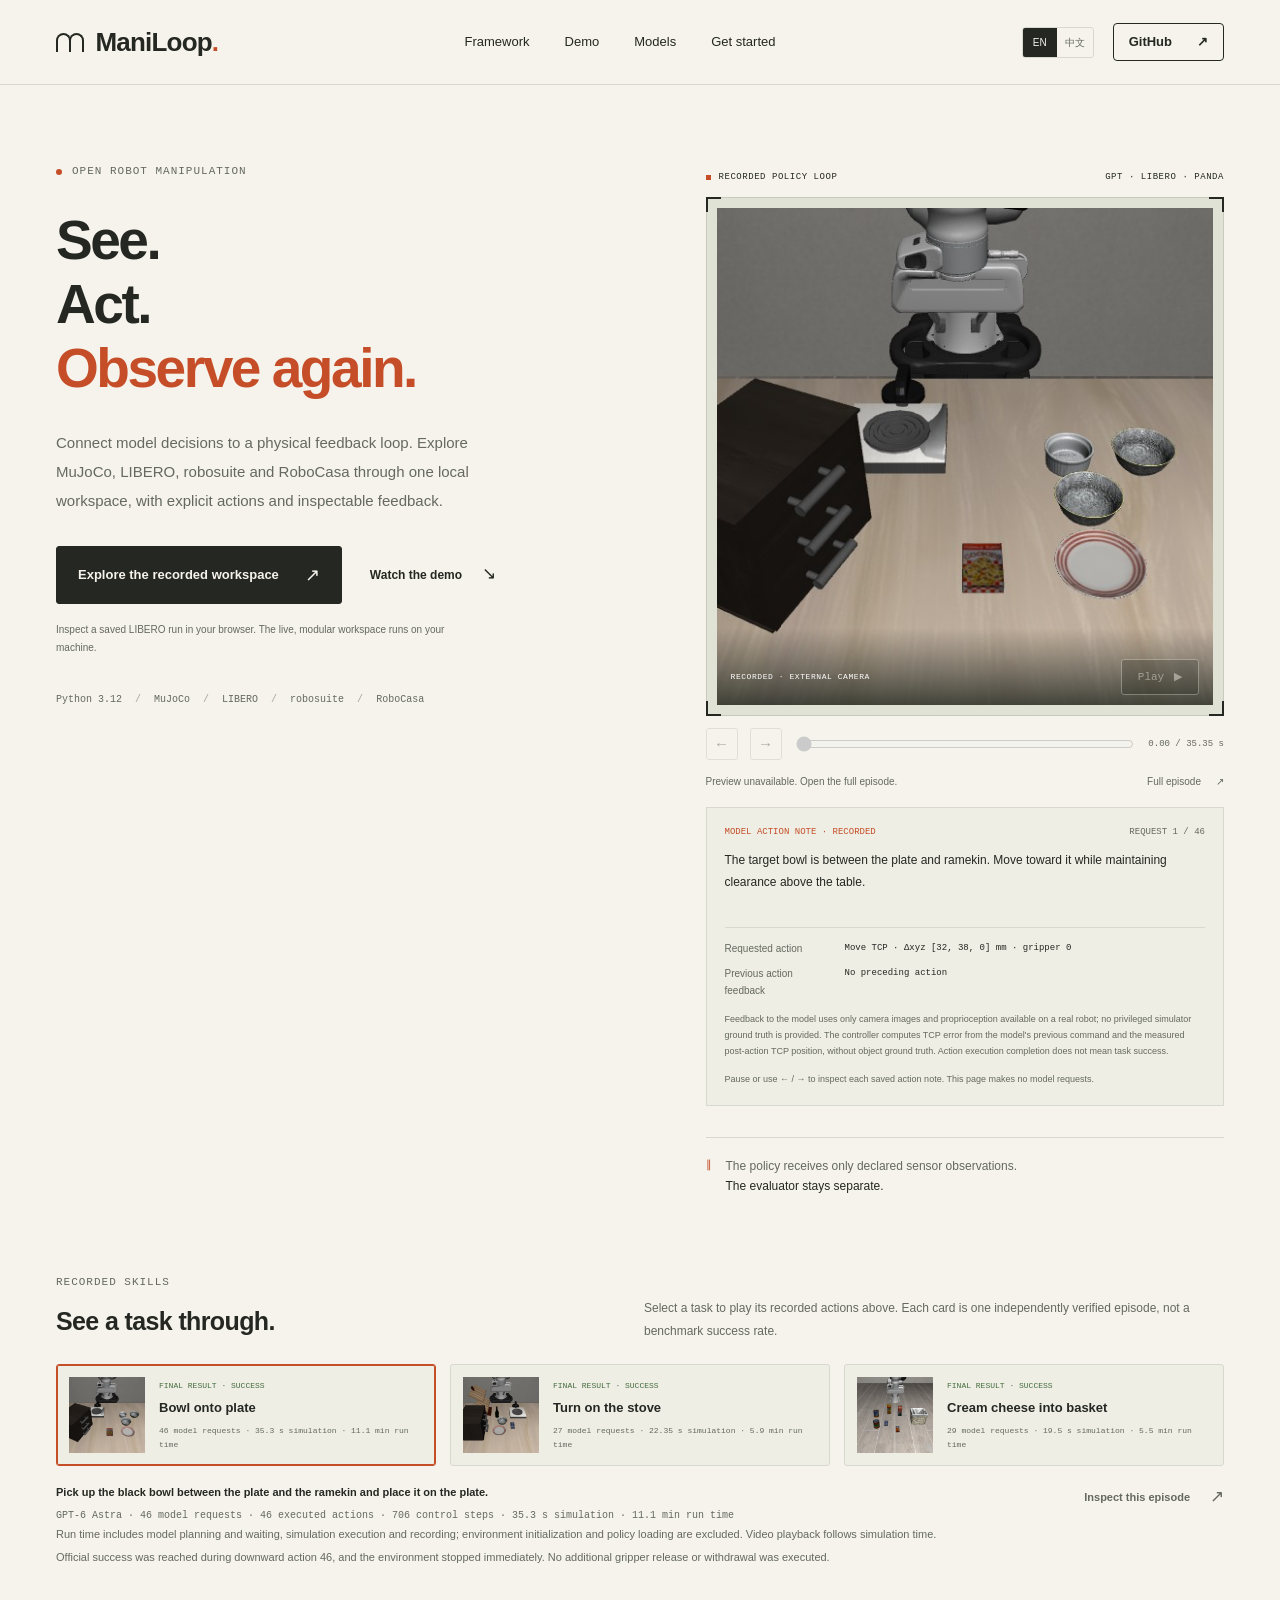
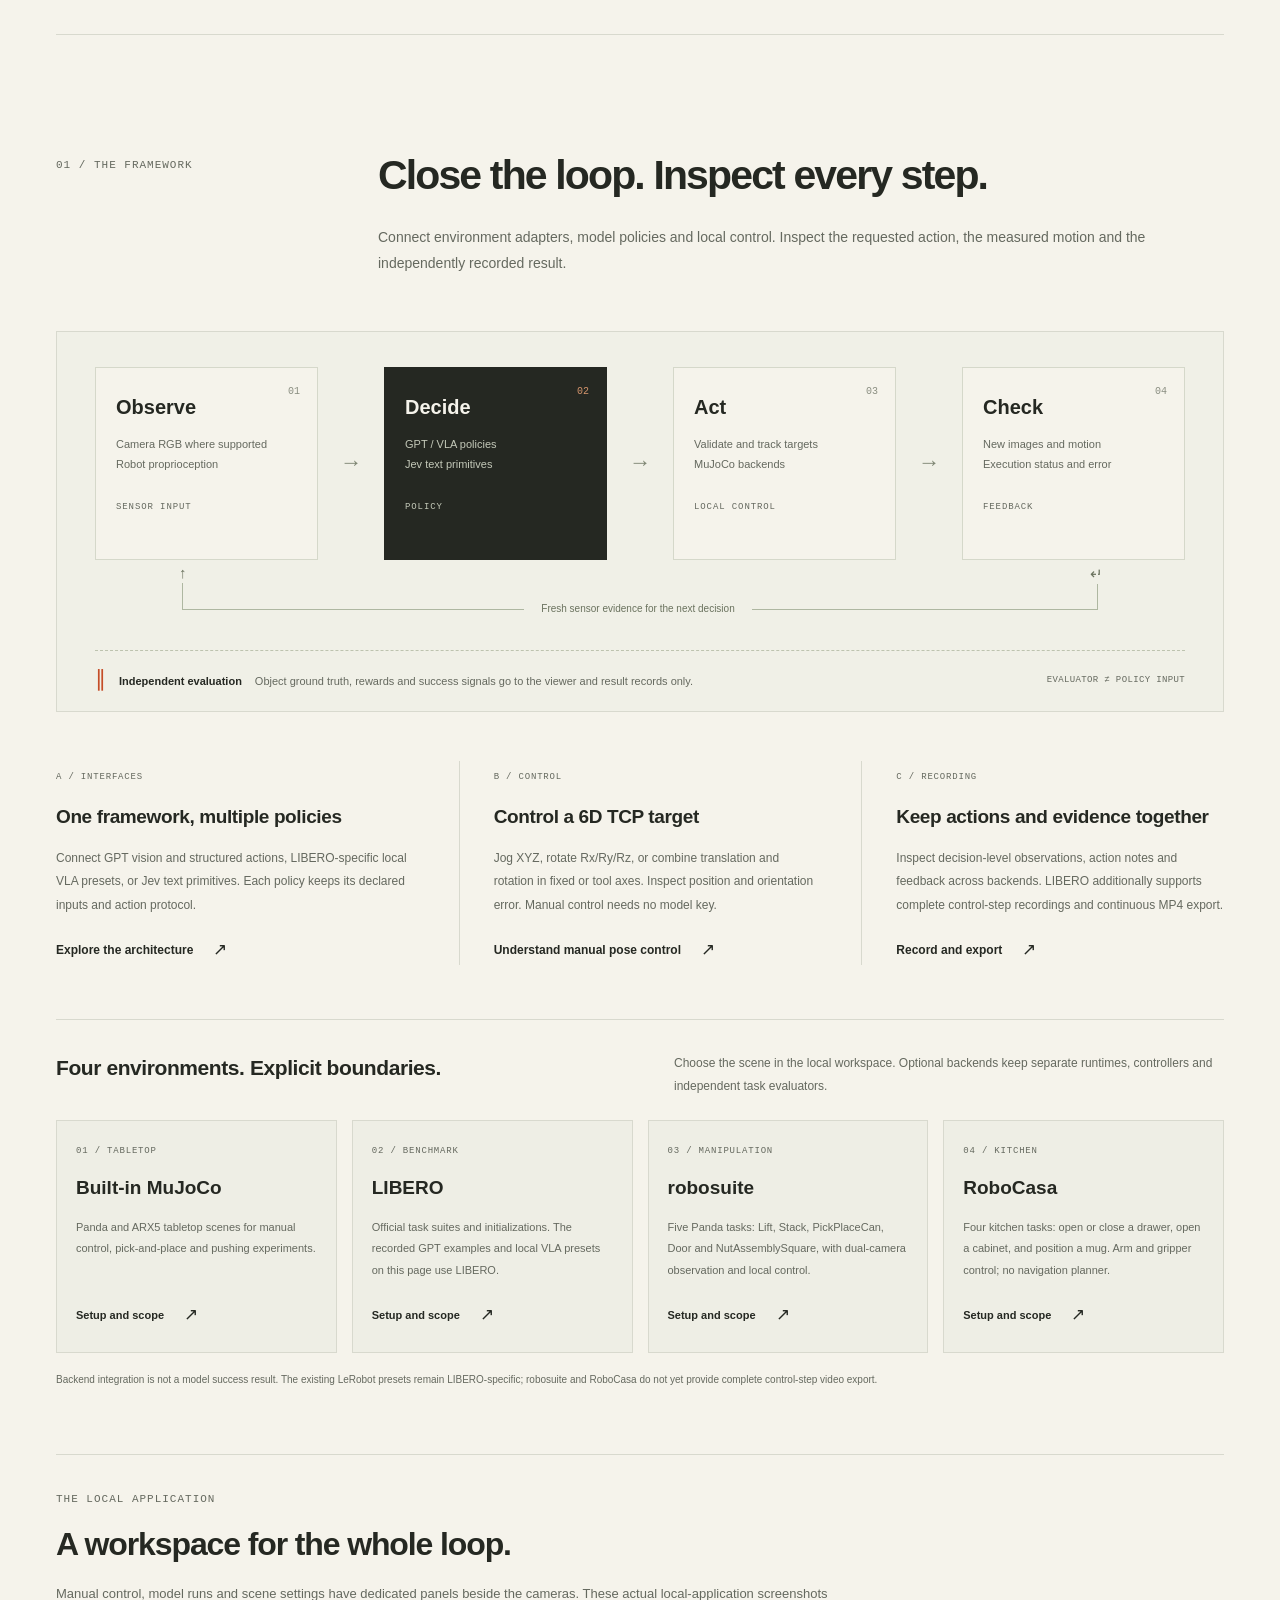
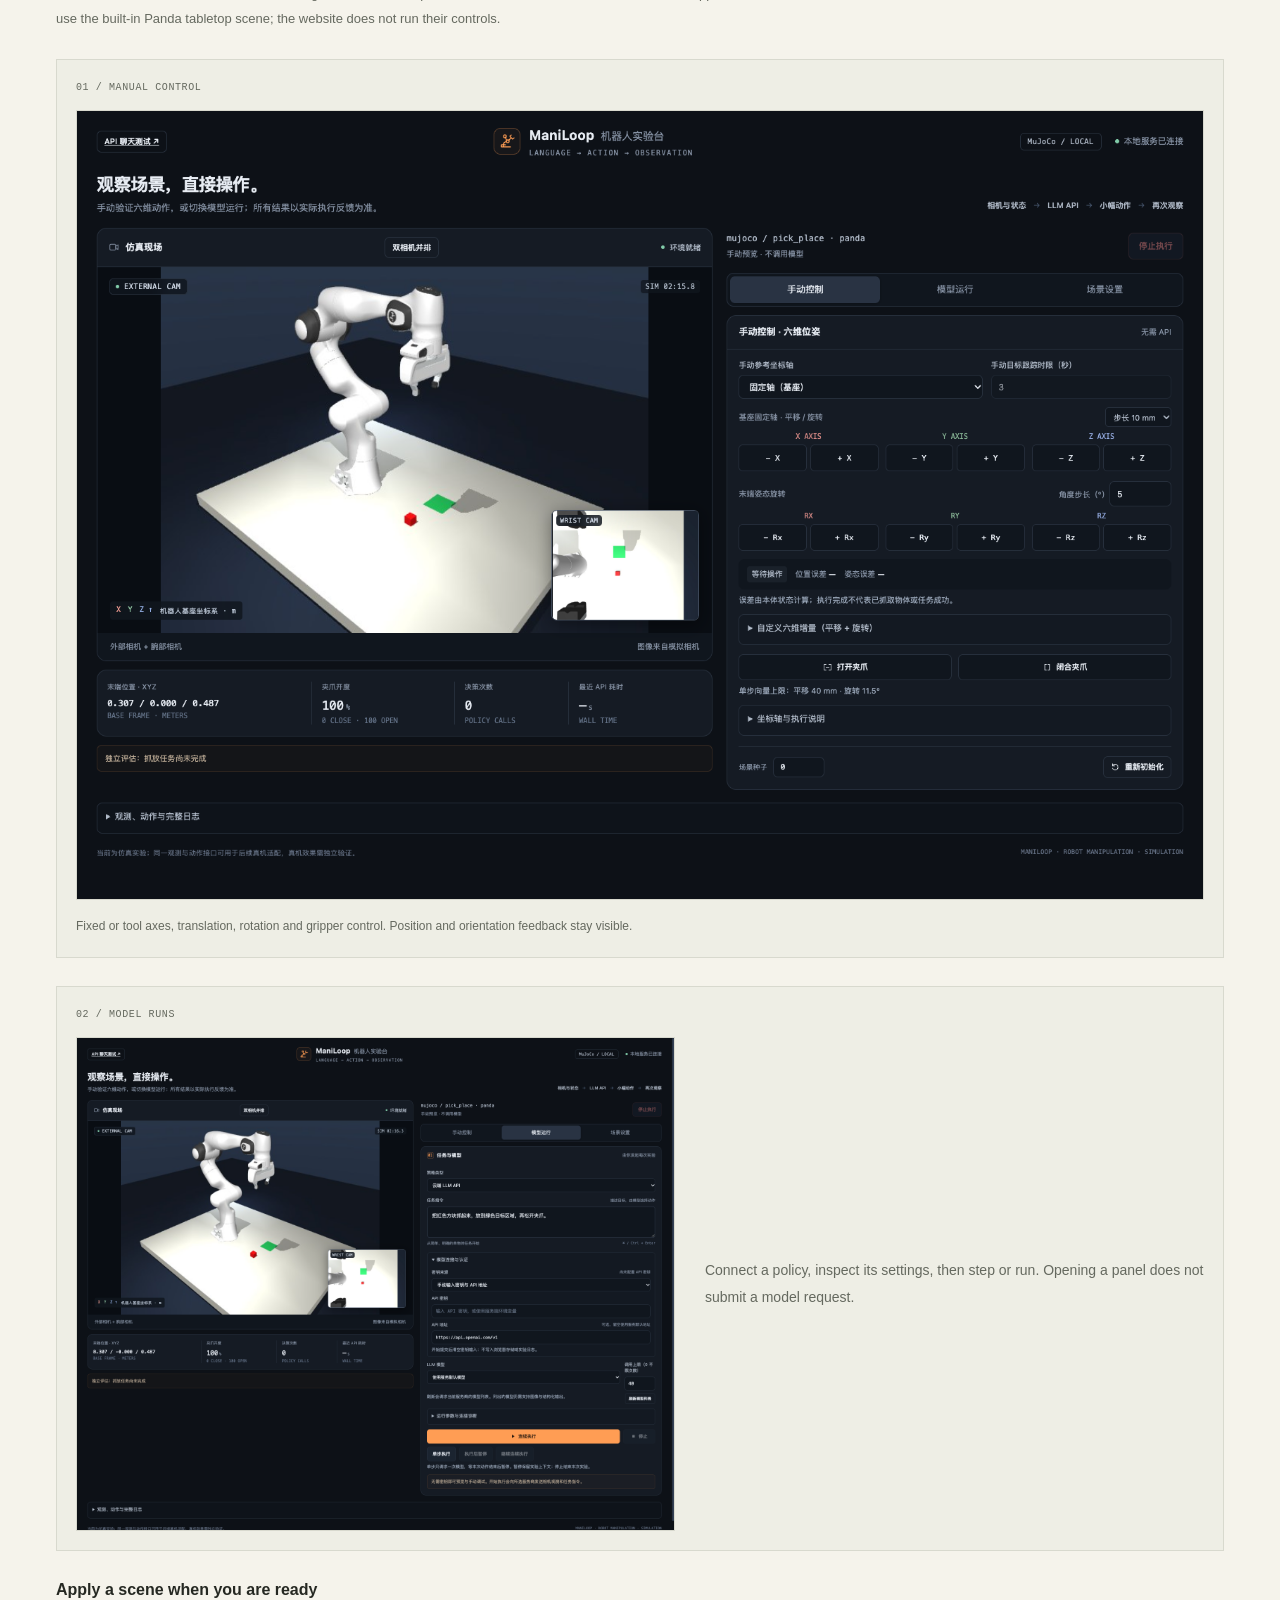
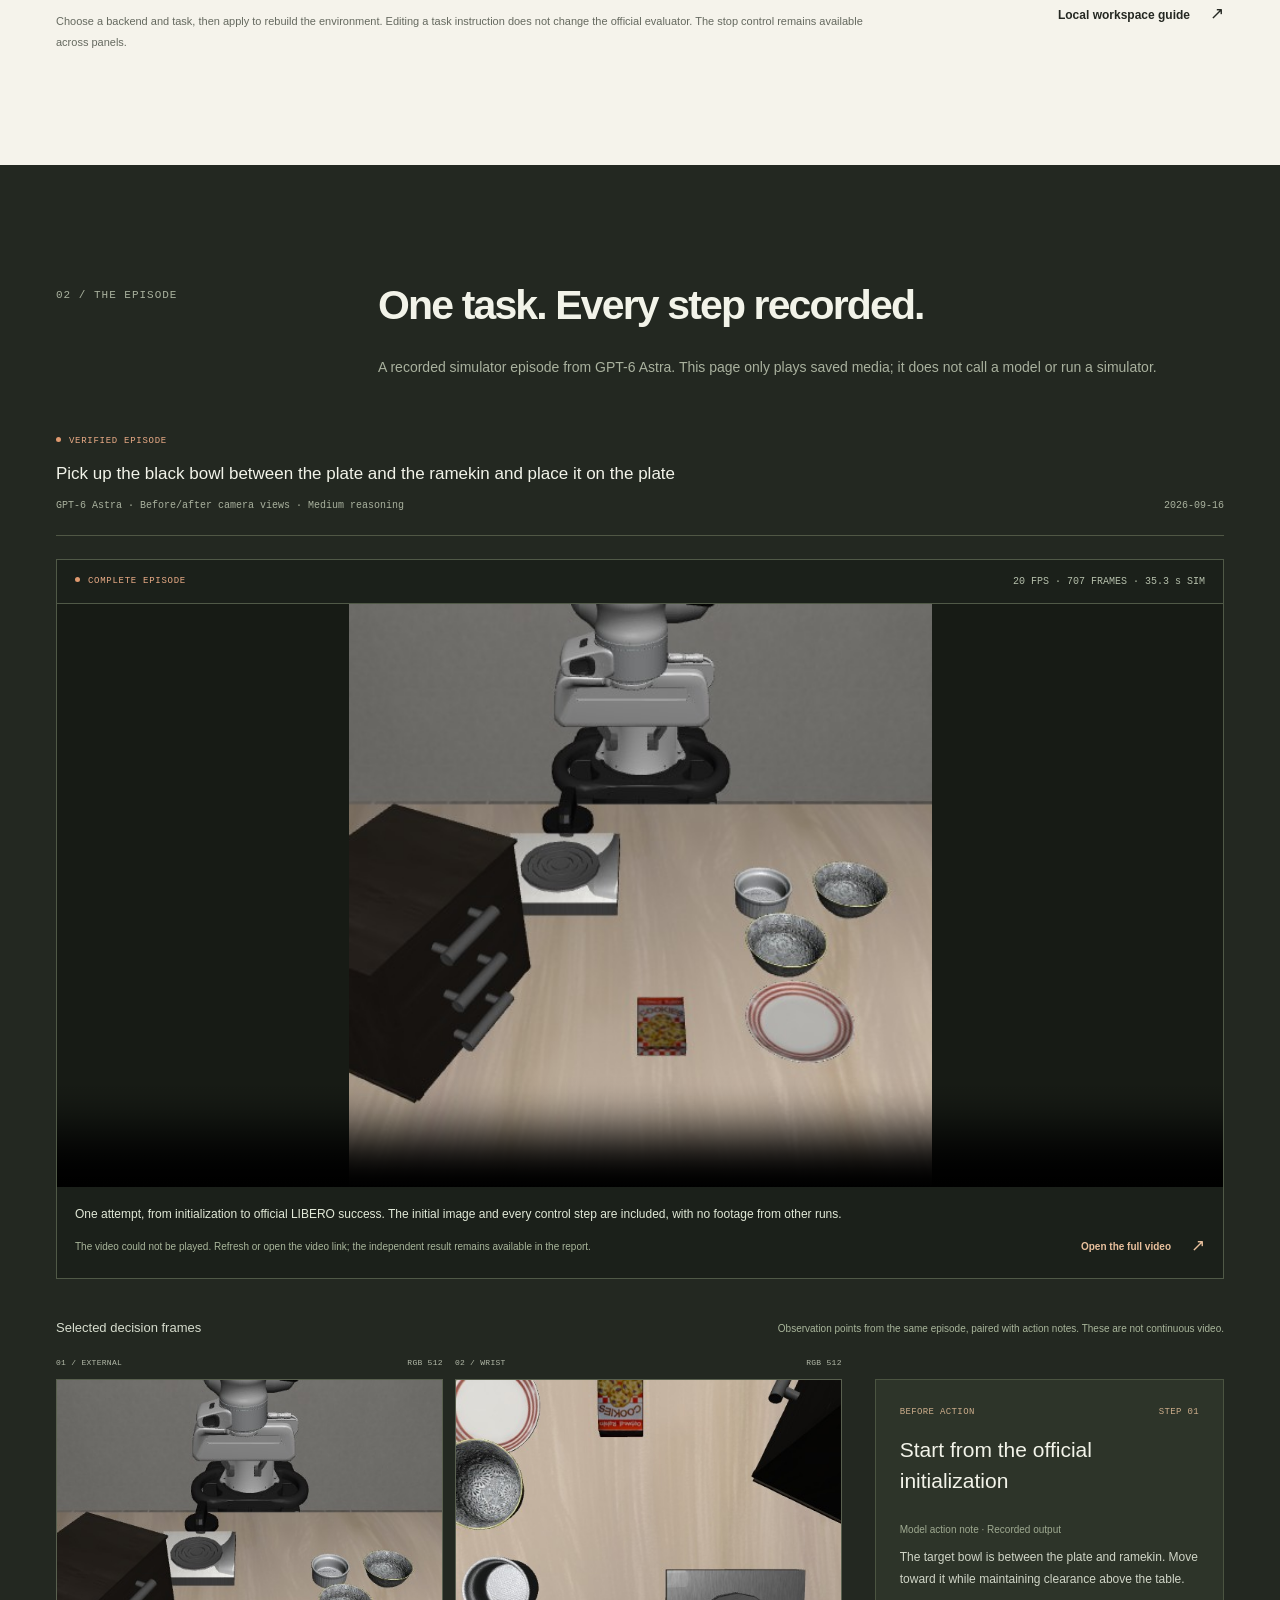
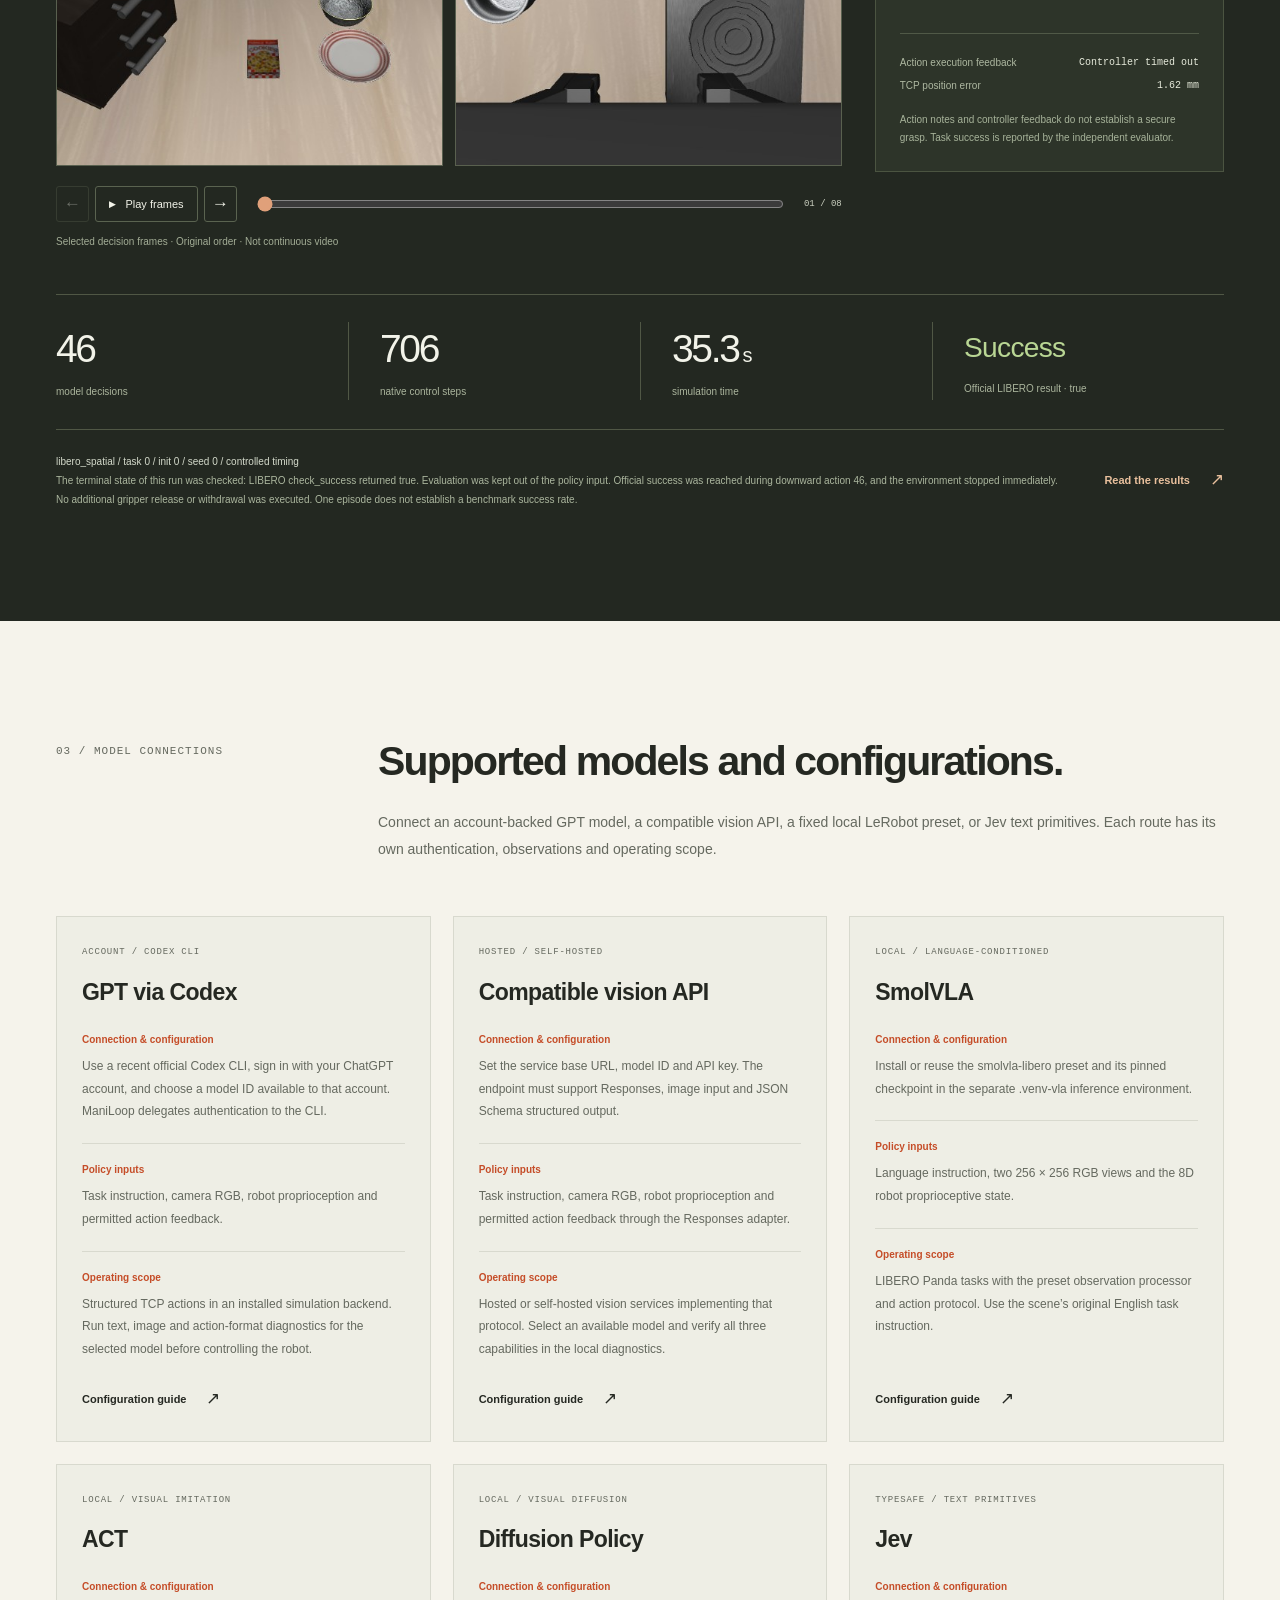
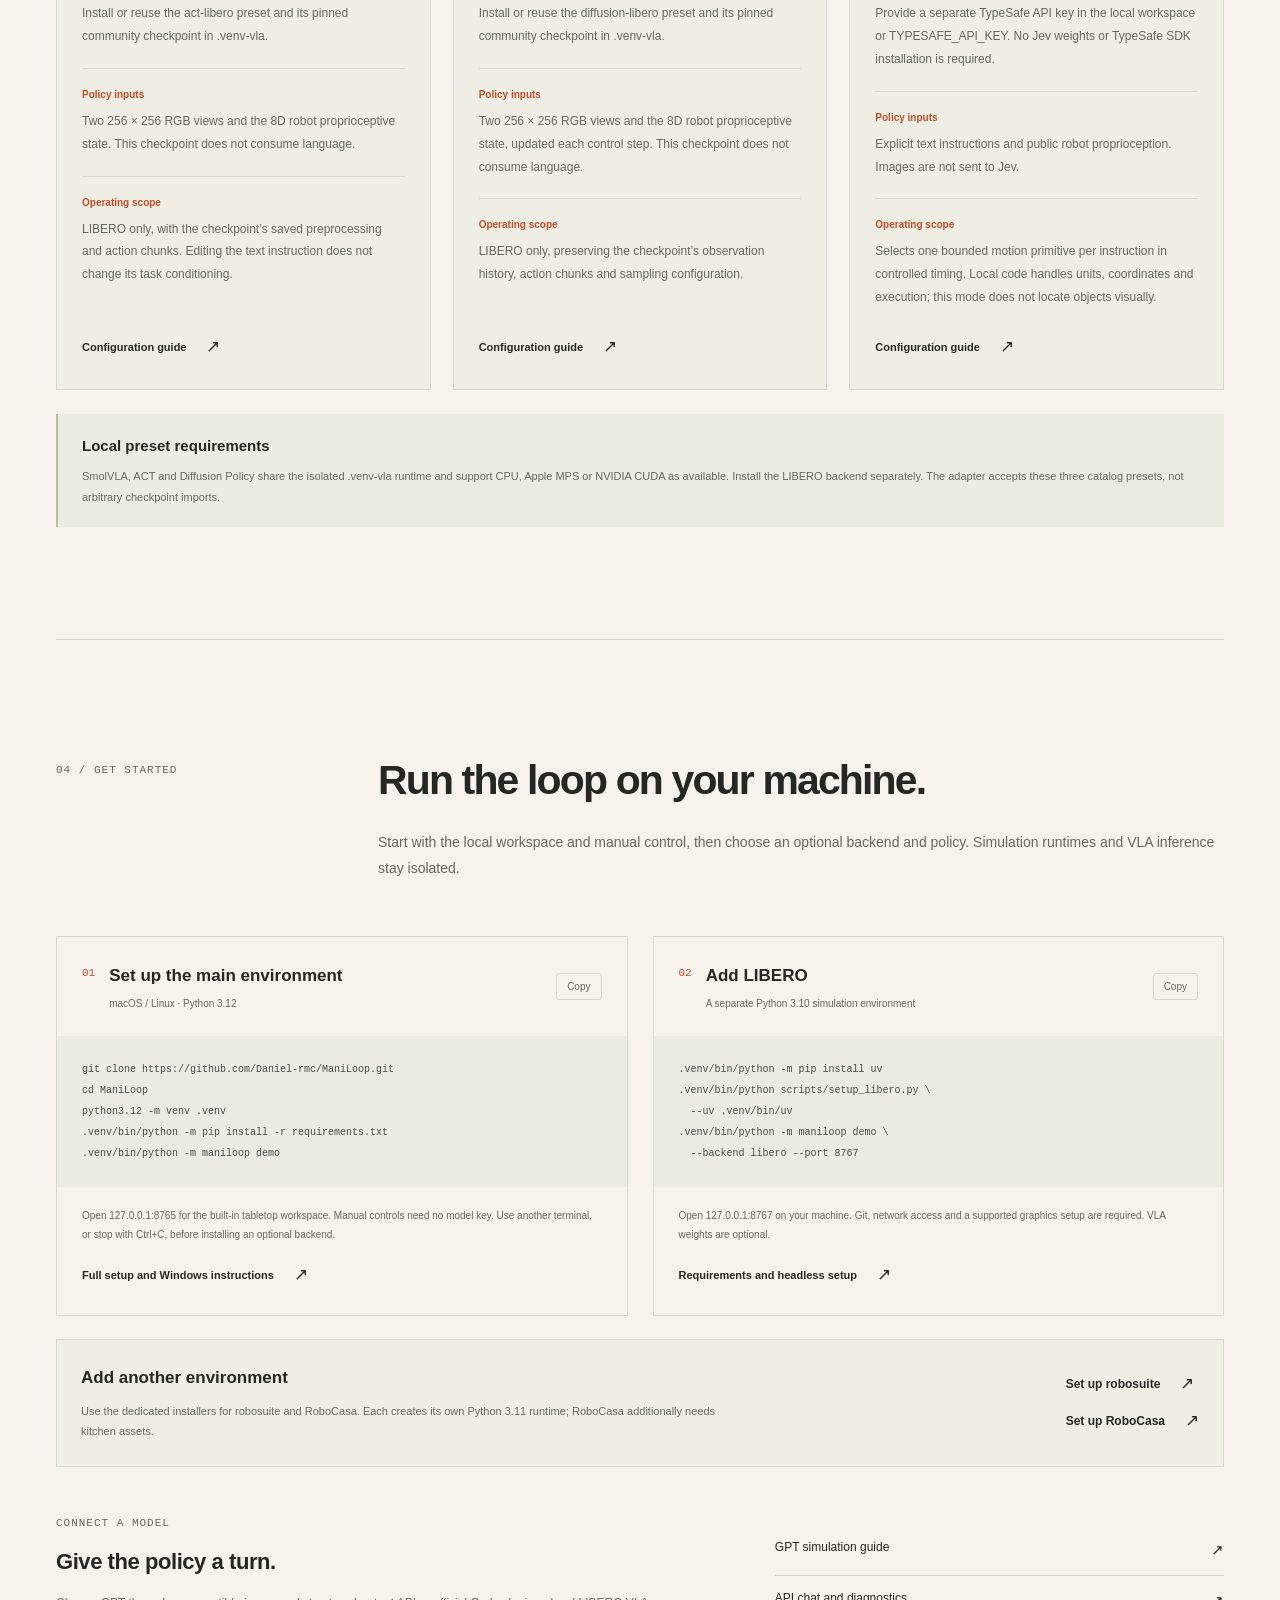
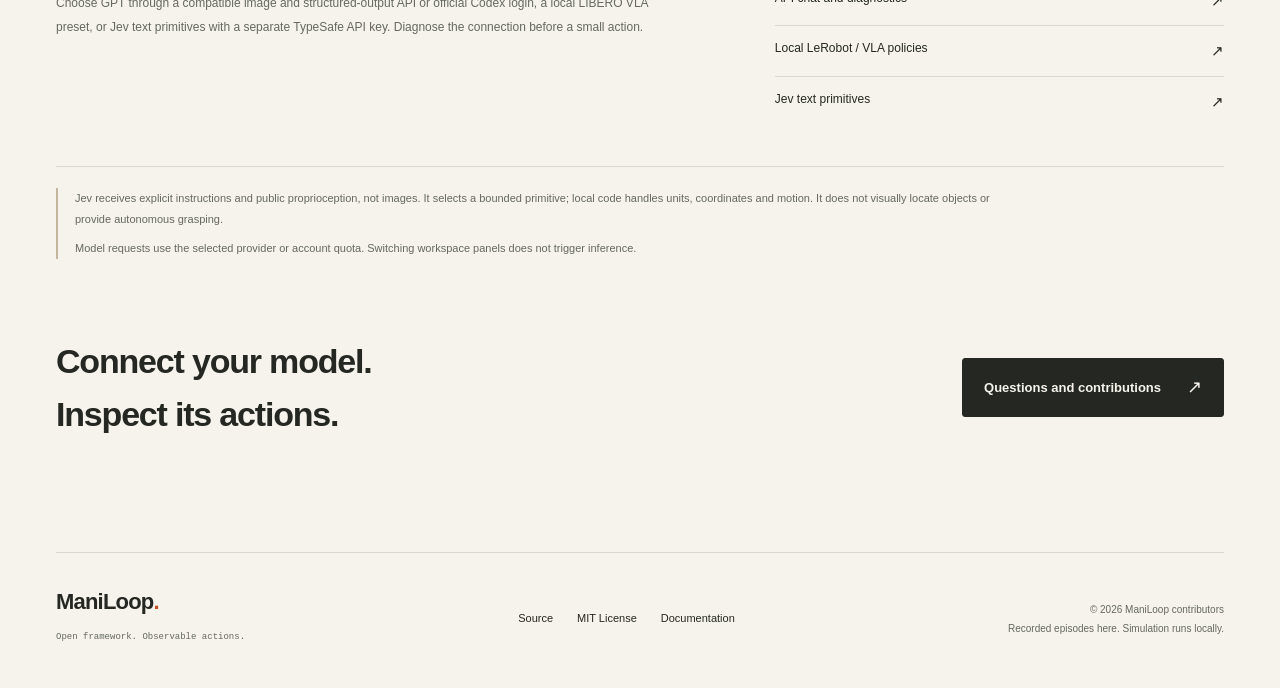
==== commit d2e7f4d1: "docs: replace homepage model results with supported policy configurations" ====
--- a/index.html
+++ b/index.html
@@ -11,8 +11,8 @@
   <meta property="og:url" content="https://daniel-rmc.github.io/ManiLoop/">
   <title>ManiLoop — See. Act. Observe again.</title>
   <link rel="icon" href="assets/favicon.svg" type="image/svg+xml">
-  <link rel="stylesheet" href="styles.css?v=workspace-backends-20261028">
-  <script src="app.js?v=workspace-backends-20261028" defer></script>
+  <link rel="stylesheet" href="styles.css?v=model-support-20261028">
+  <script src="app.js?v=model-support-20261028" defer></script>
   <script src="showcase.js?v=recorded-skills-5" defer></script>
 </head>
 <body>
@@ -124,10 +124,40 @@
       <div class="result-context"><p><strong id="record-conditions" data-i18n="loading_conditions">Loading run conditions</strong><br><span id="record-result-note" data-i18n="result_default">Task completion is determined by the independent simulator evaluator.</span> <span data-i18n="single_episode_note">One episode does not establish a benchmark success rate.</span></p><a class="text-link" id="record-report" href="https://github.com/Daniel-rmc/ManiLoop/blob/main/docs/RESULTS.md"><span data-i18n="results_link">Read the results</span><span aria-hidden="true">↗</span></a></div>
     </div></section>
     <section id="models" class="models-section page-width section-space" aria-labelledby="models-title">
-      <div class="section-heading"><p class="eyebrow" data-i18n="models_eyebrow">03 / MODEL EXAMPLES</p><div><h2 id="models-title" data-i18n="models_title">What each model actually did.</h2><p class="section-intro" id="comparison-scope" data-i18n="comparison_scope">Recorded examples on an official LIBERO task. Each row describes one run, with its own controller and inference setup.</p></div></div>
-      <div class="comparison-scroll" role="region" tabindex="0" aria-label="Model example results; scroll horizontally to see all columns" data-i18n-aria="comparison_aria"><table class="comparison-table"><caption class="visually-hidden" data-i18n="comparison_caption">Actual model runs with independently scored task results</caption><thead><tr><th scope="col" data-i18n="col_model">Model</th><th scope="col" data-i18n="col_result">Official result</th><th scope="col" data-i18n="col_policy">Policy calls</th><th scope="col" data-i18n="col_inference">Inference calls</th><th scope="col" data-i18n="col_steps">Control steps</th><th scope="col" data-i18n="col_setup">Configuration and scope</th></tr></thead><tbody id="comparison-rows"><tr><td colspan="6" data-i18n="comparison_loading">Loading recorded model examples</td></tr></tbody></table></div>
-      <p class="comparison-caveat" id="comparison-caveat" data-i18n="comparison_caveat">These are individual examples, not success-rate estimates. Budgets, action chunks and control methods differ; step counts and timings do not form a speed ranking.</p>
-      <a class="text-link comparison-results" href="https://github.com/Daniel-rmc/ManiLoop/blob/main/docs/RESULTS.md"><span data-i18n="comparison_results">Check configurations and results</span><span aria-hidden="true">↗</span></a>
+      <div class="section-heading"><p class="eyebrow" data-i18n="models_eyebrow">03 / MODEL CONNECTIONS</p><div><h2 id="models-title" data-i18n="models_title">Supported models and configurations.</h2><p class="section-intro" data-i18n="support_intro">Connect an account-backed GPT model, a compatible vision API, a fixed local LeRobot preset, or Jev text primitives. Each route has its own authentication, observations and operating scope.</p></div></div>
+      <div class="model-support-grid">
+        <article class="model-support-card" aria-labelledby="support-codex-title"><p class="feature-index" data-i18n="support_codex_tag">ACCOUNT / CODEX CLI</p><h3 id="support-codex-title" data-i18n="support_codex_title">GPT via Codex</h3><dl>
+          <div><dt data-i18n="support_config_label">Connection & configuration</dt><dd data-i18n="support_codex_config">Use a recent official Codex CLI, sign in with your ChatGPT account, and choose a model ID available to that account. ManiLoop delegates authentication to the CLI.</dd></div>
+          <div><dt data-i18n="support_input_label">Policy inputs</dt><dd data-i18n="support_codex_input">Task instruction, camera RGB, robot proprioception and permitted action feedback.</dd></div>
+          <div><dt data-i18n="support_scope_label">Operating scope</dt><dd data-i18n="support_codex_scope">Structured TCP actions in an installed simulation backend. Run text, image and action-format diagnostics for the selected model before controlling the robot.</dd></div>
+        </dl><a class="text-link" href="https://github.com/Daniel-rmc/ManiLoop/blob/main/docs/GPT6_DEMO.md"><span data-i18n="support_guide">Configuration guide</span><span aria-hidden="true">↗</span></a></article>
+        <article class="model-support-card" aria-labelledby="support-api-title"><p class="feature-index" data-i18n="support_api_tag">HOSTED / SELF-HOSTED</p><h3 id="support-api-title" data-i18n="support_api_title">Compatible vision API</h3><dl>
+          <div><dt data-i18n="support_config_label">Connection & configuration</dt><dd data-i18n="support_api_config">Set the service base URL, model ID and API key. The endpoint must support Responses, image input and JSON Schema structured output.</dd></div>
+          <div><dt data-i18n="support_input_label">Policy inputs</dt><dd data-i18n="support_api_input">Task instruction, camera RGB, robot proprioception and permitted action feedback through the Responses adapter.</dd></div>
+          <div><dt data-i18n="support_scope_label">Operating scope</dt><dd data-i18n="support_api_scope">Hosted or self-hosted vision services implementing that protocol. Select an available model and verify all three capabilities in the local diagnostics.</dd></div>
+        </dl><a class="text-link" href="https://github.com/Daniel-rmc/ManiLoop/blob/main/README.md#step-3--connect-your-model"><span data-i18n="support_guide">Configuration guide</span><span aria-hidden="true">↗</span></a></article>
+        <article class="model-support-card" aria-labelledby="support-smol-title"><p class="feature-index" data-i18n="support_smol_tag">LOCAL / LANGUAGE-CONDITIONED</p><h3 id="support-smol-title" data-i18n="support_smol_title">SmolVLA</h3><dl>
+          <div><dt data-i18n="support_config_label">Connection & configuration</dt><dd data-i18n="support_smol_config">Install or reuse the smolvla-libero preset and its pinned checkpoint in the separate .venv-vla inference environment.</dd></div>
+          <div><dt data-i18n="support_input_label">Policy inputs</dt><dd data-i18n="support_smol_input">Language instruction, two 256 × 256 RGB views and the 8D robot proprioceptive state.</dd></div>
+          <div><dt data-i18n="support_scope_label">Operating scope</dt><dd data-i18n="support_smol_scope">LIBERO Panda tasks with the preset observation processor and action protocol. Use the scene’s original English task instruction.</dd></div>
+        </dl><a class="text-link" href="https://github.com/Daniel-rmc/ManiLoop/blob/main/docs/VLA.md"><span data-i18n="support_guide">Configuration guide</span><span aria-hidden="true">↗</span></a></article>
+        <article class="model-support-card" aria-labelledby="support-act-title"><p class="feature-index" data-i18n="support_act_tag">LOCAL / VISUAL IMITATION</p><h3 id="support-act-title" data-i18n="support_act_title">ACT</h3><dl>
+          <div><dt data-i18n="support_config_label">Connection & configuration</dt><dd data-i18n="support_act_config">Install or reuse the act-libero preset and its pinned community checkpoint in .venv-vla.</dd></div>
+          <div><dt data-i18n="support_input_label">Policy inputs</dt><dd data-i18n="support_act_input">Two 256 × 256 RGB views and the 8D robot proprioceptive state. This checkpoint does not consume language.</dd></div>
+          <div><dt data-i18n="support_scope_label">Operating scope</dt><dd data-i18n="support_act_scope">LIBERO only, with the checkpoint’s saved preprocessing and action chunks. Editing the text instruction does not change its task conditioning.</dd></div>
+        </dl><a class="text-link" href="https://github.com/Daniel-rmc/ManiLoop/blob/main/docs/VLA.md"><span data-i18n="support_guide">Configuration guide</span><span aria-hidden="true">↗</span></a></article>
+        <article class="model-support-card" aria-labelledby="support-dp-title"><p class="feature-index" data-i18n="support_dp_tag">LOCAL / VISUAL DIFFUSION</p><h3 id="support-dp-title" data-i18n="support_dp_title">Diffusion Policy</h3><dl>
+          <div><dt data-i18n="support_config_label">Connection & configuration</dt><dd data-i18n="support_dp_config">Install or reuse the diffusion-libero preset and its pinned community checkpoint in .venv-vla.</dd></div>
+          <div><dt data-i18n="support_input_label">Policy inputs</dt><dd data-i18n="support_dp_input">Two 256 × 256 RGB views and the 8D robot proprioceptive state, updated each control step. This checkpoint does not consume language.</dd></div>
+          <div><dt data-i18n="support_scope_label">Operating scope</dt><dd data-i18n="support_dp_scope">LIBERO only, preserving the checkpoint’s observation history, action chunks and sampling configuration.</dd></div>
+        </dl><a class="text-link" href="https://github.com/Daniel-rmc/ManiLoop/blob/main/docs/VLA.md"><span data-i18n="support_guide">Configuration guide</span><span aria-hidden="true">↗</span></a></article>
+        <article class="model-support-card" aria-labelledby="support-jev-title"><p class="feature-index" data-i18n="support_jev_tag">TYPESAFE / TEXT PRIMITIVES</p><h3 id="support-jev-title" data-i18n="support_jev_title">Jev</h3><dl>
+          <div><dt data-i18n="support_config_label">Connection & configuration</dt><dd data-i18n="support_jev_config">Provide a separate TypeSafe API key in the local workspace or TYPESAFE_API_KEY. No Jev weights or TypeSafe SDK installation is required.</dd></div>
+          <div><dt data-i18n="support_input_label">Policy inputs</dt><dd data-i18n="support_jev_input">Explicit text instructions and public robot proprioception. Images are not sent to Jev.</dd></div>
+          <div><dt data-i18n="support_scope_label">Operating scope</dt><dd data-i18n="support_jev_scope">Selects one bounded motion primitive per instruction in controlled timing. Local code handles units, coordinates and execution; this mode does not locate objects visually.</dd></div>
+        </dl><a class="text-link" href="https://github.com/Daniel-rmc/ManiLoop/blob/main/docs/JEV.md"><span data-i18n="support_guide">Configuration guide</span><span aria-hidden="true">↗</span></a></article>
+      </div>
+      <div class="model-support-note"><h3 data-i18n="support_local_title">Local preset requirements</h3><p data-i18n="support_local_note">SmolVLA, ACT and Diffusion Policy share the isolated .venv-vla runtime and support CPU, Apple MPS or NVIDIA CUDA as available. Install the LIBERO backend separately. The adapter accepts these three catalog presets, not arbitrary checkpoint imports.</p></div>
     </section>
     <section id="start" class="start-section page-width section-space" aria-labelledby="start-title">
       <div class="section-heading"><p class="eyebrow" data-i18n="start_eyebrow">04 / GET STARTED</p><div><h2 id="start-title" data-i18n="start_title">Run the loop on your machine.</h2><p class="section-intro" data-i18n="start_intro">Start with the local workspace and manual control, then choose an optional backend and policy. Simulation runtimes and VLA inference stay isolated.</p></div></div>
--- a/styles.css
+++ b/styles.css
@@ -205,22 +205,17 @@
 .result-context .text-link { flex: 0 0 auto; color: #e9c09d; font-size: 11px; }
 .result-context .text-link:hover { color: white; }
 .models-section { border-bottom: 0; }
-.comparison-scroll { width: 100%; overflow-x: auto; border: 1px solid var(--line); scrollbar-width: thin; }
-.comparison-table { width: 100%; min-width: 860px; border-collapse: collapse; text-align: left; font-size: 12px; }
-.comparison-table th { padding: 15px 17px; background: #e8ebe0; color: #5c6454; font-size: 10px; font-weight: 600; letter-spacing: .02em; }
-.comparison-table td { vertical-align: top; padding: 23px 17px; border-top: 1px solid var(--line); }
-.comparison-table tbody tr:nth-child(even) { background: #eef0e6; }
-.comparison-model { min-width: 130px; font-size: 13px; font-weight: 650; }
-.comparison-result { min-width: 118px; font-size: 11px; }
-.comparison-result[data-result="success"] { color: #3b6334; }
-.comparison-result[data-result="failure"] { color: #9c4b32; }
-.comparison-number { font: 14px/1.7 var(--mono); font-variant-numeric: tabular-nums; }
-.comparison-details { min-width: 330px; max-width: 500px; font-size: 10px; line-height: 1.9; }
-.comparison-conditions { color: #3b4334; }
-.comparison-notes { color: var(--muted); margin-top: 8px; }
-.comparison-timings { margin-top: 10px; color: #626d56; font: 9px/1.8 var(--mono); }
-.comparison-caveat { max-width: 1040px; color: var(--muted); font-size: 11px; line-height: 1.95; margin-top: 20px; }
-.comparison-results { margin-top: 15px; }
+.model-support-grid { display: grid; grid-template-columns: repeat(3, minmax(0, 1fr)); gap: 22px; }
+.model-support-card { display: flex; flex-direction: column; min-width: 0; padding: 27px 25px; border: 1px solid var(--line); background: #eeeee5; }
+.model-support-card h3 { margin-top: 15px; font-size: 23px; line-height: 1.4; font-weight: 580; letter-spacing: -.025em; }
+.model-support-card dl { margin: 23px 0 24px; }
+.model-support-card dl > div + div { margin-top: 20px; padding-top: 17px; border-top: 1px solid var(--line); }
+.model-support-card dt { color: var(--accent); font-size: 10px; line-height: 1.7; font-weight: 550; }
+.model-support-card dd { margin: 7px 0 0; color: var(--muted); font-size: 12px; line-height: 1.9; overflow-wrap: anywhere; }
+.model-support-card .text-link { align-self: start; margin-top: auto; font-size: 11px; }
+.model-support-note { margin-top: 24px; padding: 20px 24px; border-left: 2px solid #b6beaa; background: #ebede3; }
+.model-support-note h3 { font-size: 15px; line-height: 1.6; font-weight: 580; }
+.model-support-note p { margin-top: 8px; color: var(--muted); font-size: 11px; line-height: 1.9; }
 .start-section { border-top: 1px solid var(--line); }
 .install-grid { display: grid; grid-template-columns: repeat(2, minmax(0, 1fr)); gap: 25px; }
 .install-card { border: 1px solid var(--line); padding: 25px; min-width: 0; }
@@ -422,8 +417,6 @@
   .run-metrics .metric-result strong { font-size: 26px; }
   .run-metrics span { font-size: 9px; }
   .result-context p { font-size: 10px; }
-  .comparison-caveat { font-size: 10px; }
-  .comparison-results { font-size: 11px; }
   .install-card { padding: 21px 18px; }
   .install-heading { gap: 10px; }
   .install-heading h3 { font-size: 17px; }
@@ -540,3 +533,13 @@
   .optional-backends { display: block; padding: 21px 18px; }
   .optional-backend-links { margin-top: 16px; }
 }
+
+@media (max-width: 1050px) {
+  .model-support-grid { grid-template-columns: repeat(2, minmax(0, 1fr)); gap: 18px; }
+}
+@media (max-width: 560px) {
+  .model-support-grid { grid-template-columns: 1fr; gap: 17px; }
+  .model-support-card { padding: 24px 22px; }
+  .model-support-card h3 { font-size: 22px; }
+  .model-support-note { padding: 19px 20px; }
+}
